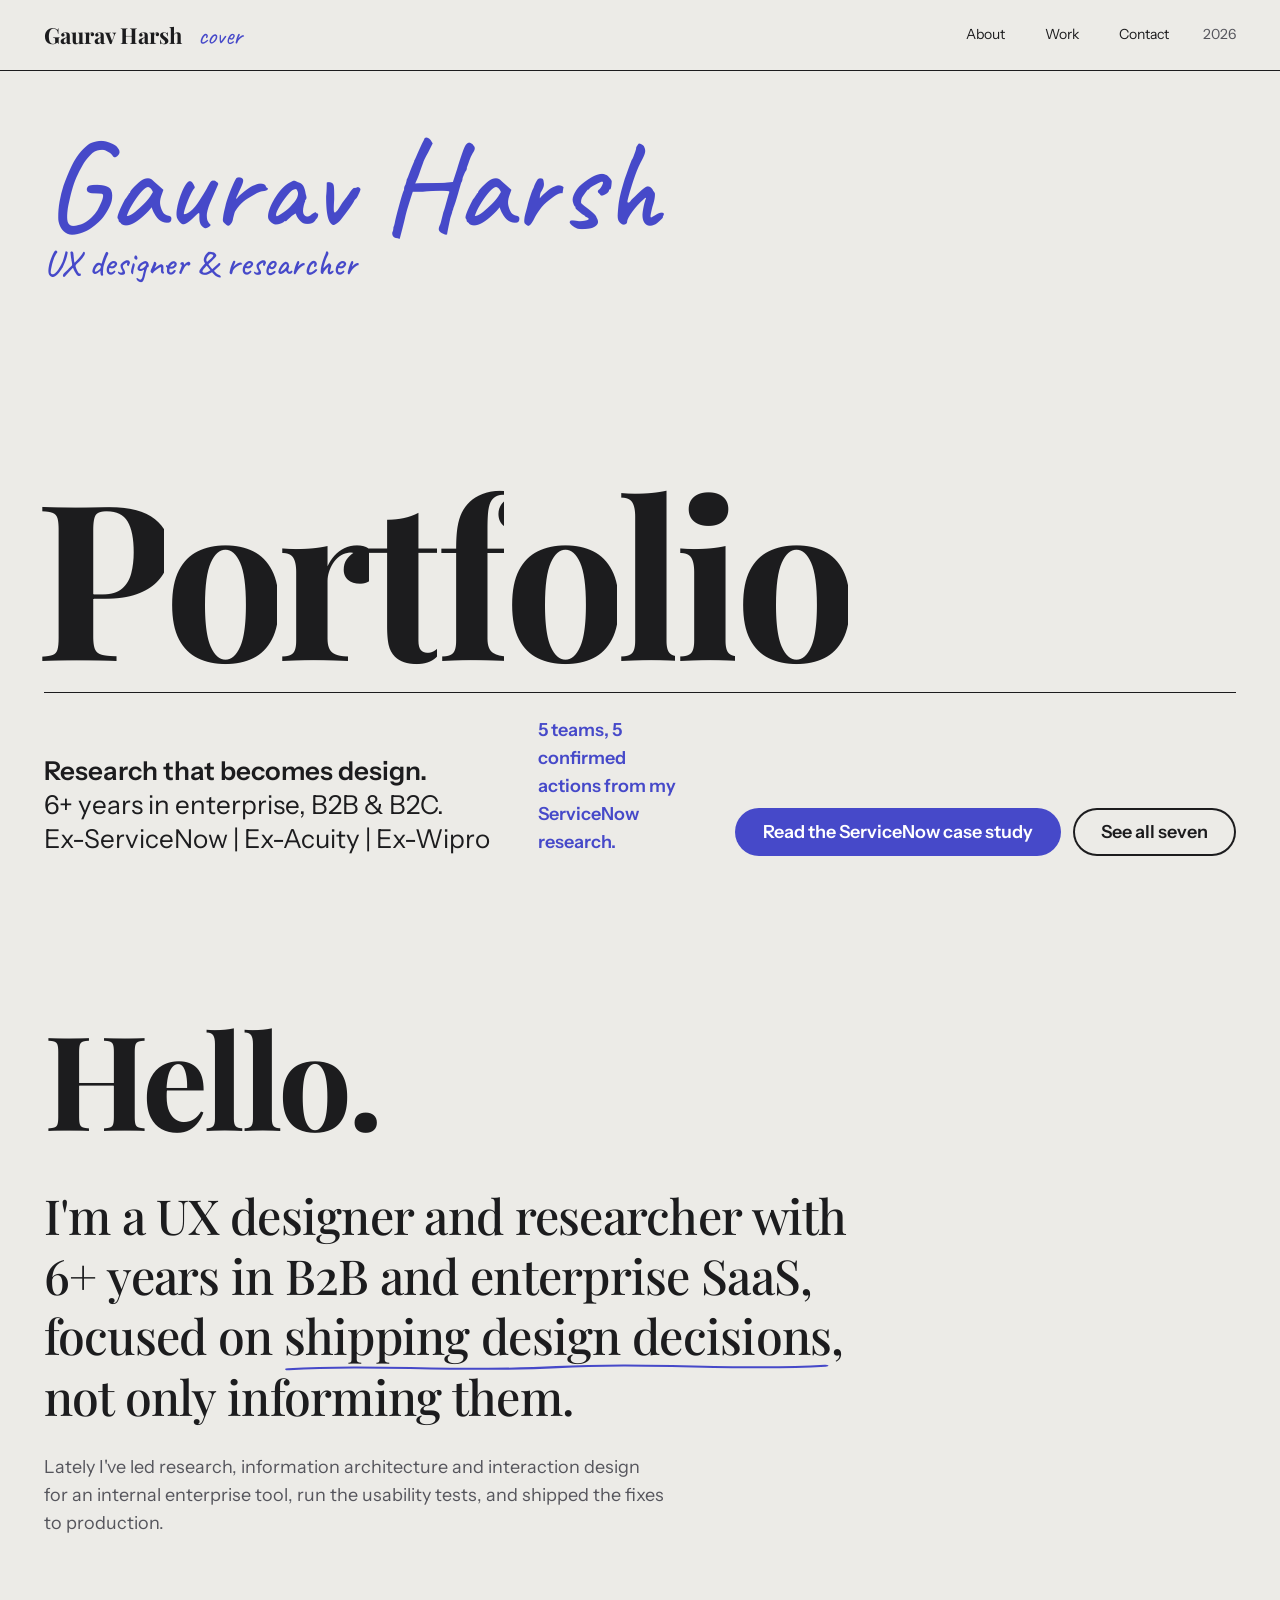
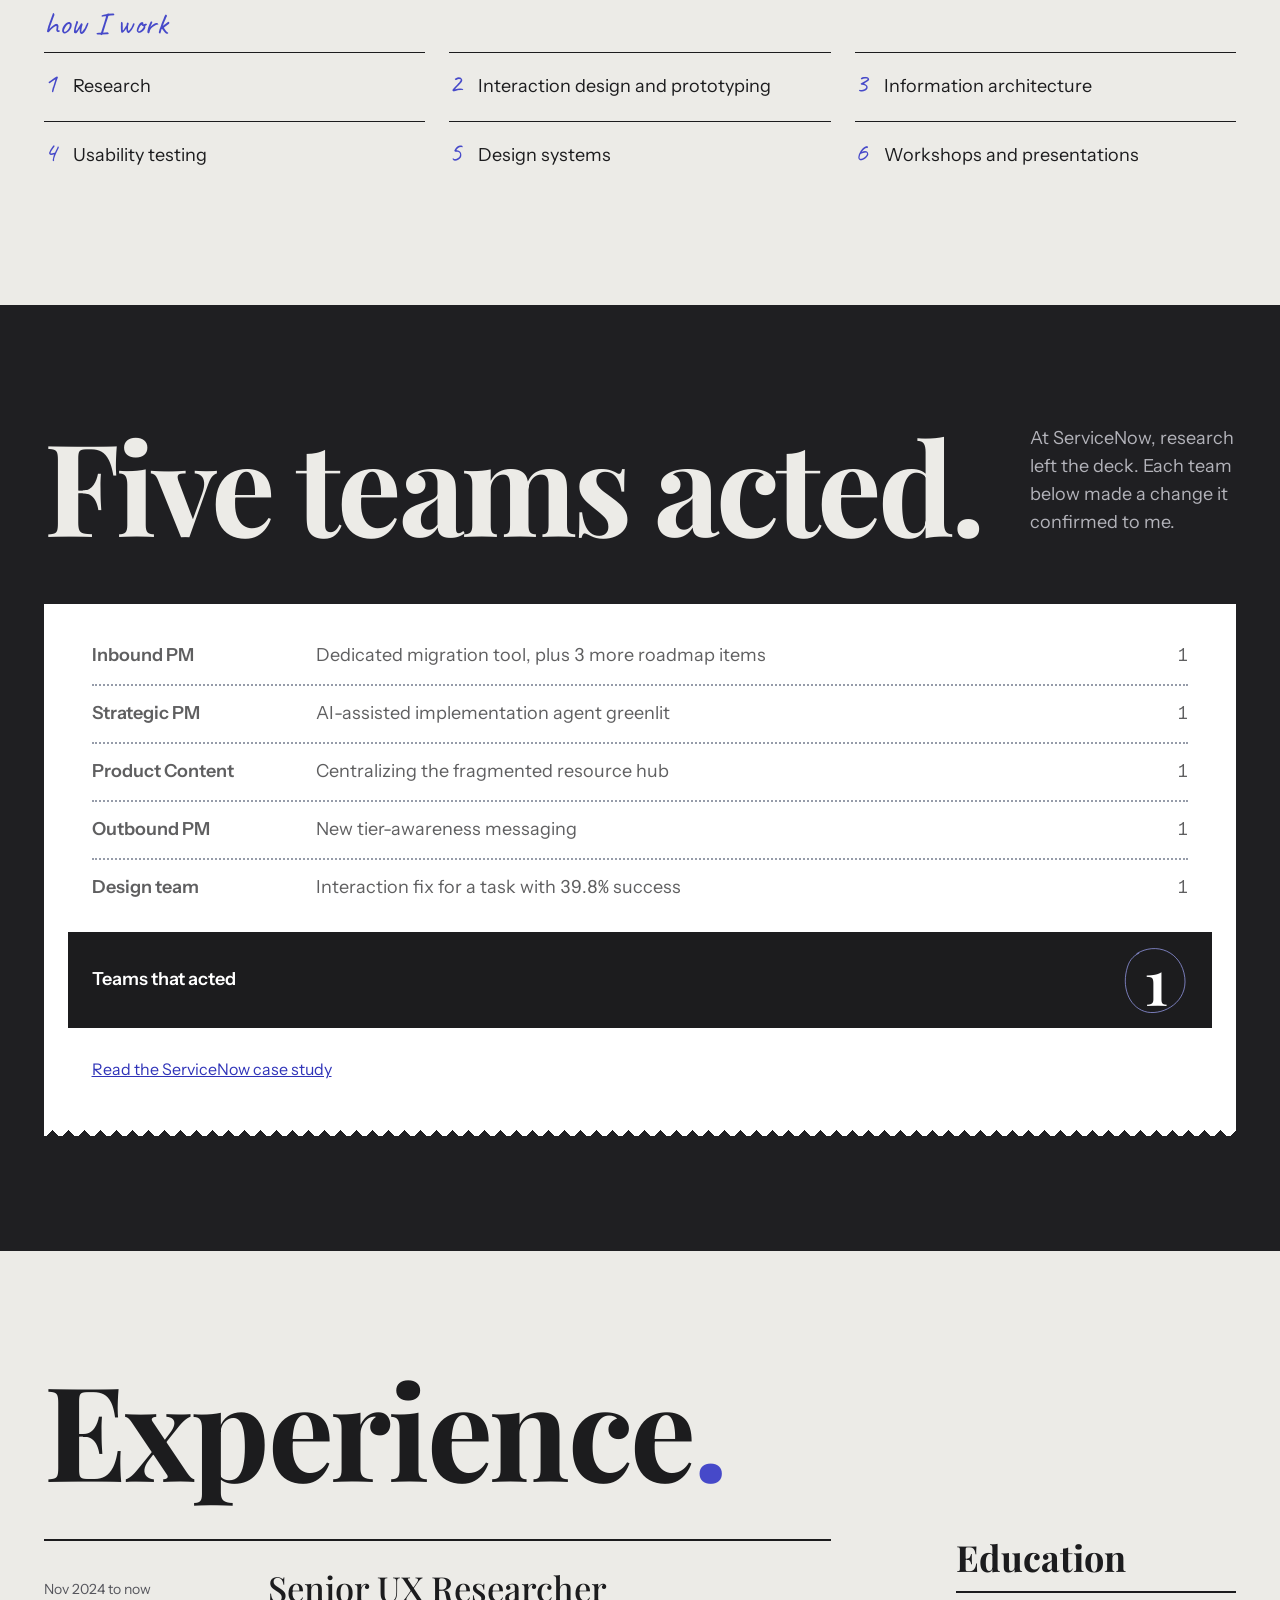
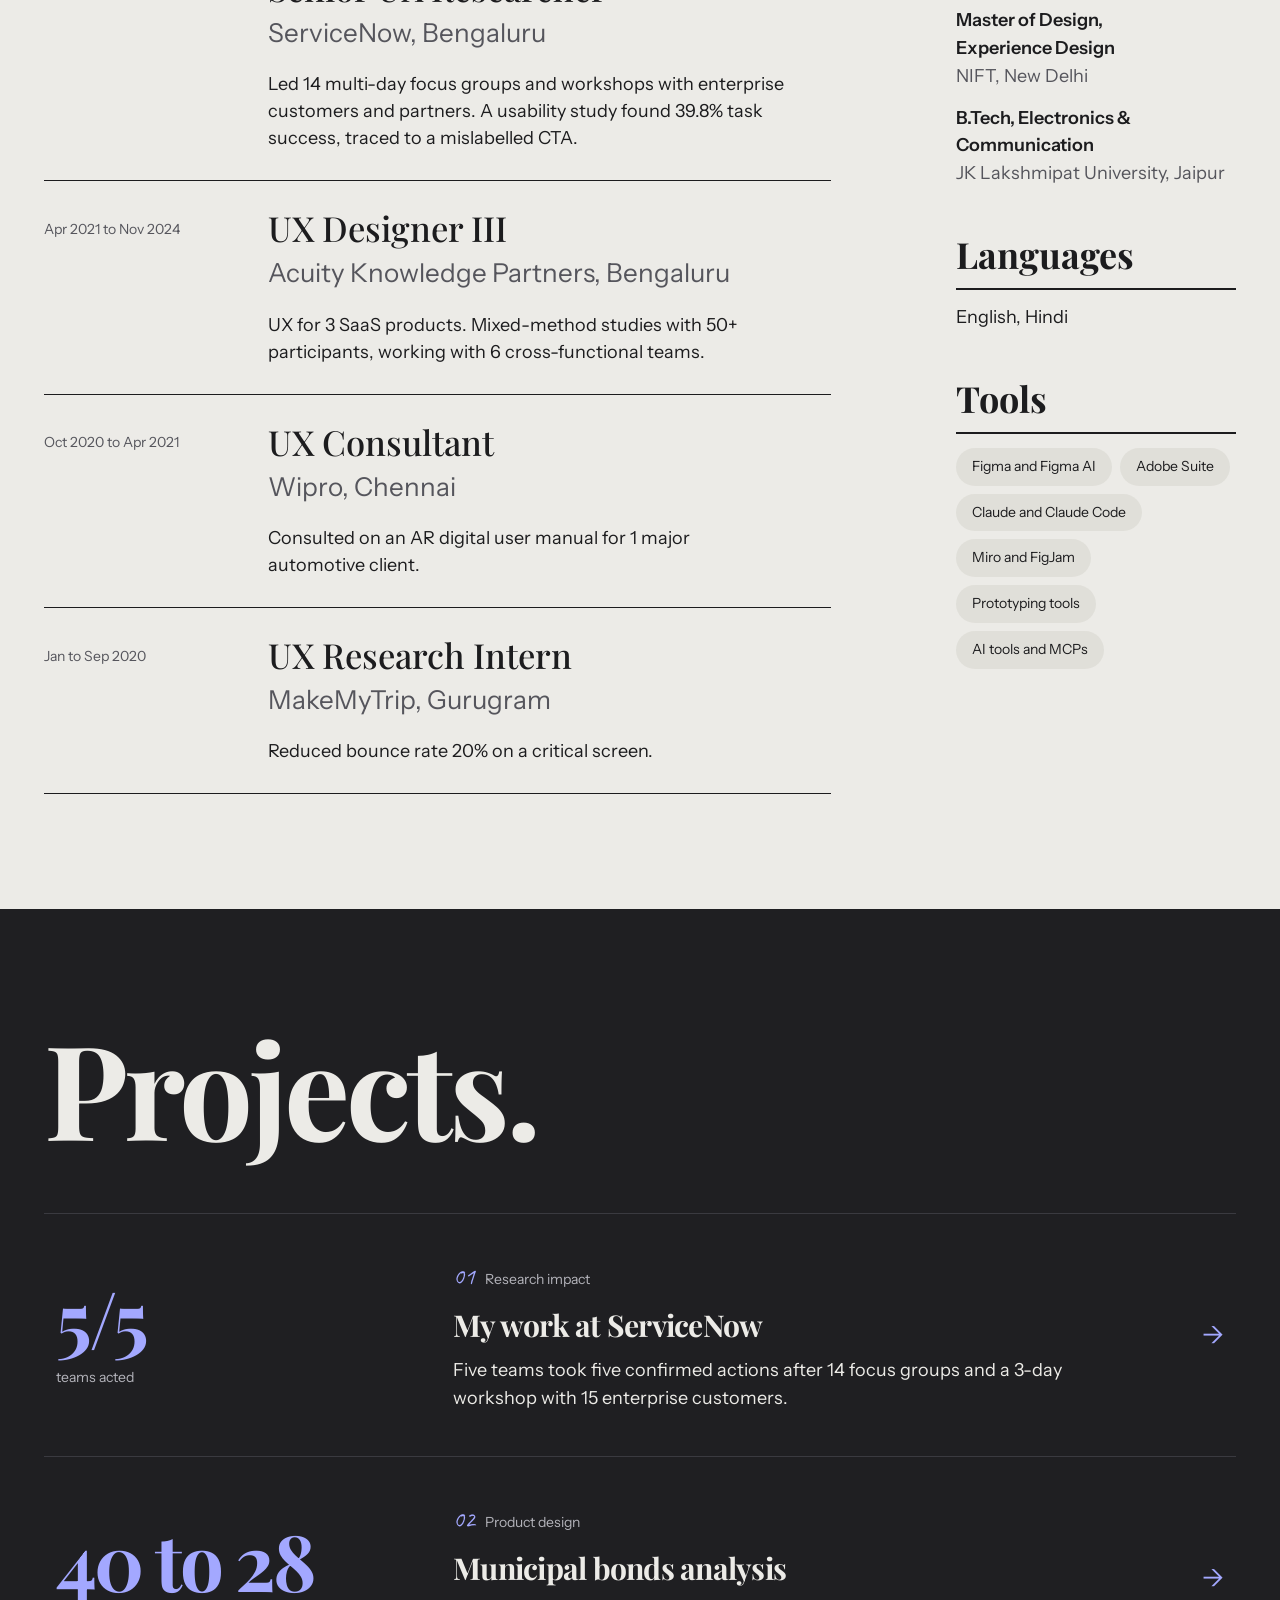
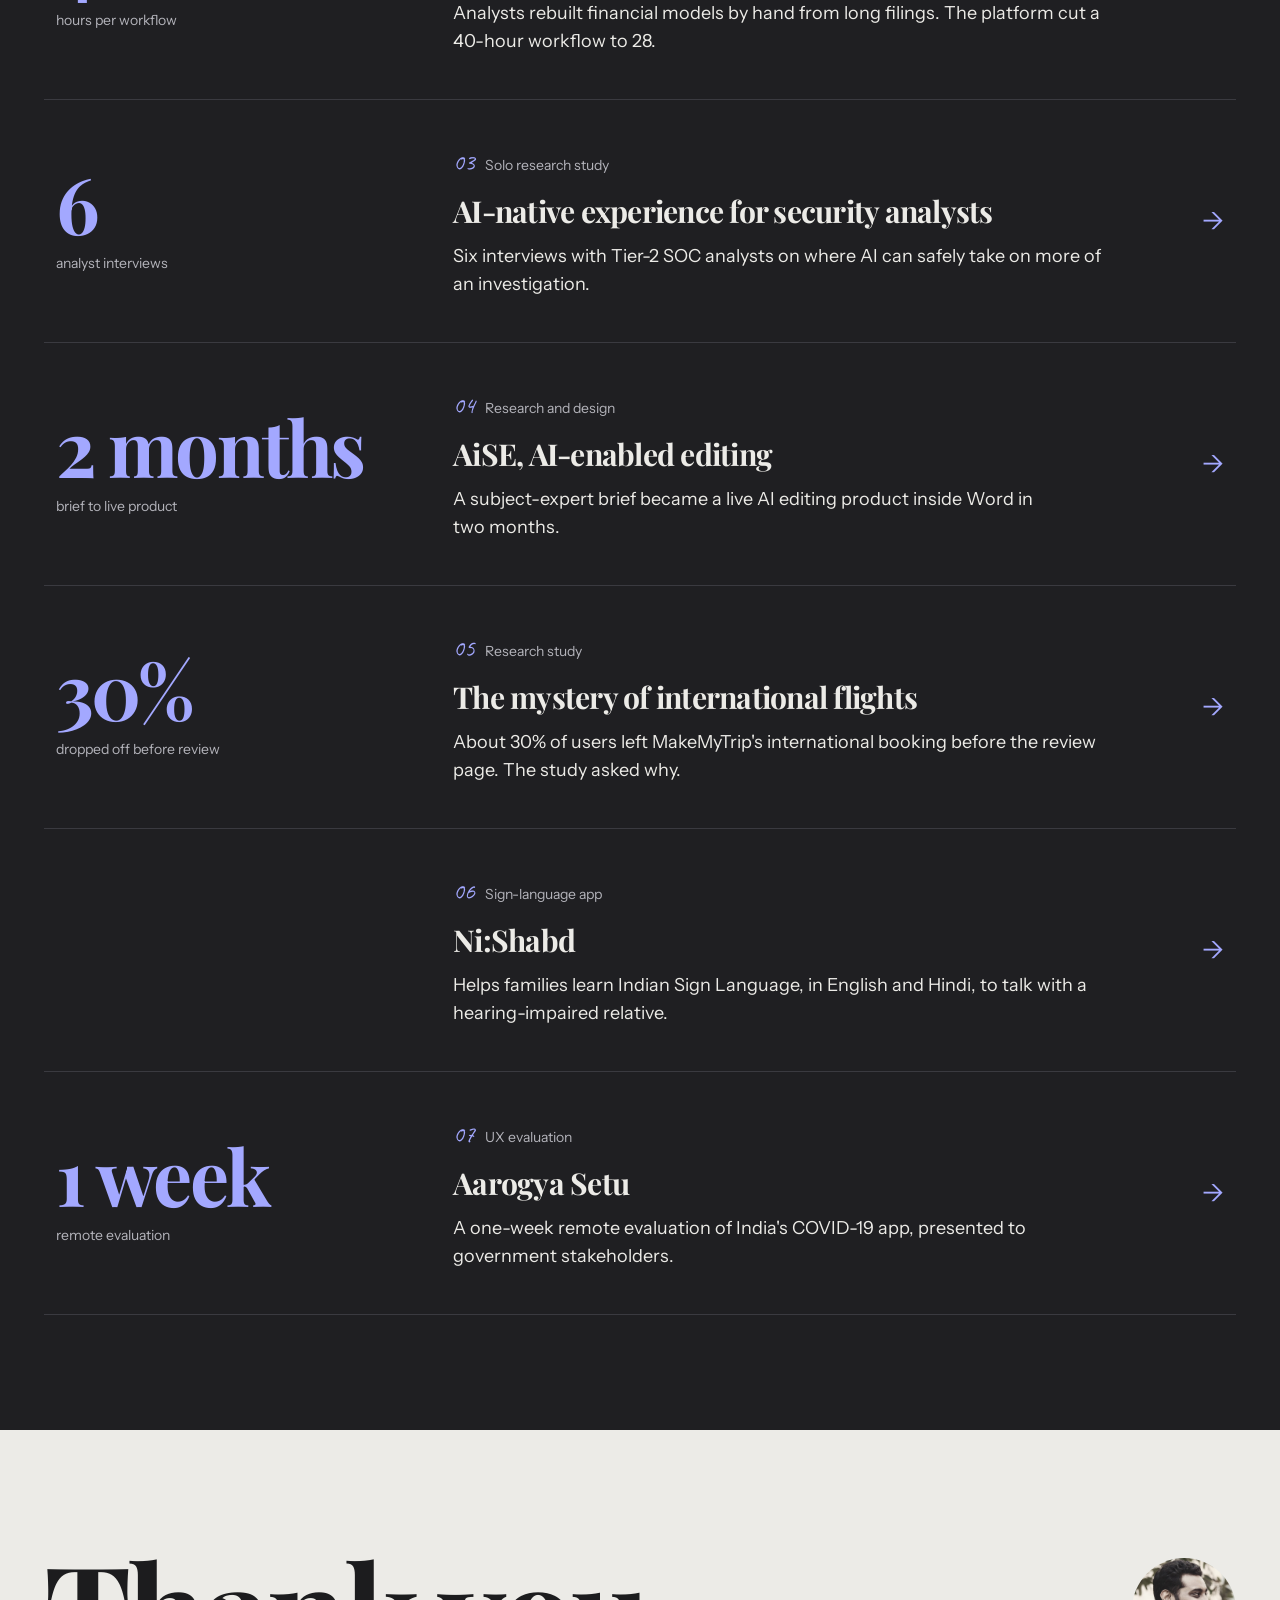
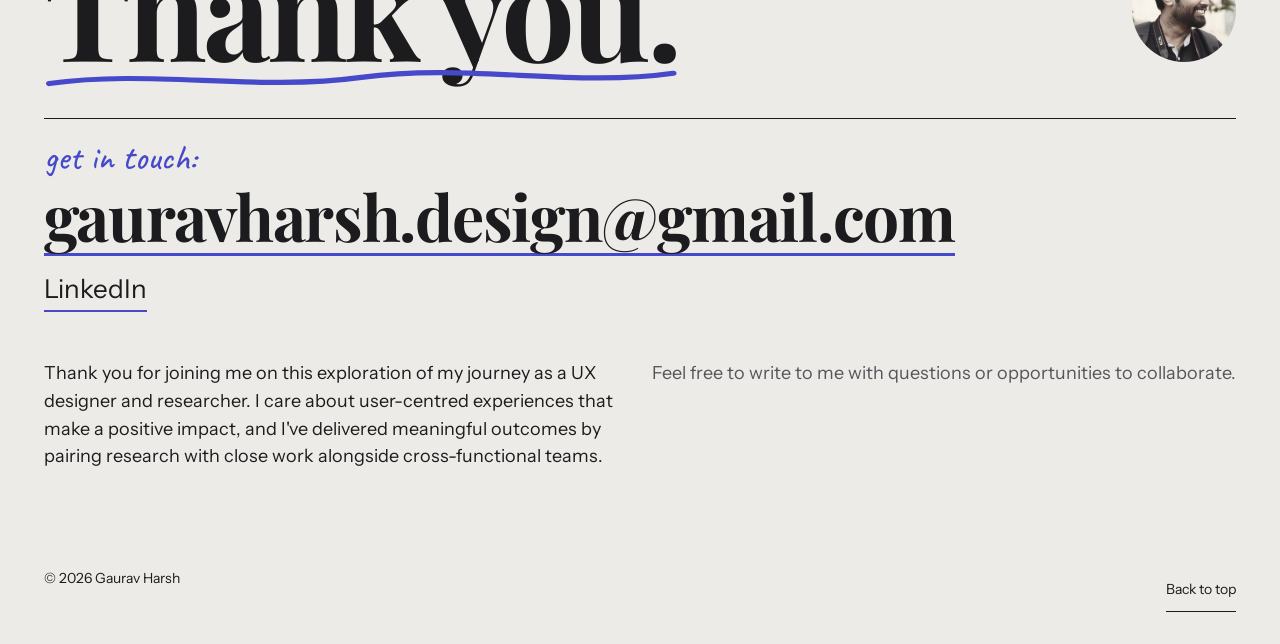
==== index.html @ 849219da "Section 10: 404 with case list, favicon, social card, head meta on all pages Co-Authored-By: Claude " ====
<!doctype html>
<html lang="en" class="no-js">
<head>
<meta charset="utf-8">
<meta name="viewport" content="width=device-width, initial-scale=1">
<title>Gaurav Harsh — Senior UX Designer &amp; Researcher</title>
<meta name="description" content="Gaurav Harsh, senior UX designer and researcher in Bengaluru. 6+ years in enterprise SaaS at ServiceNow and Acuity. Seven case studies, each with evidence.">
<meta name="theme-color" content="#ecebe7">
<link rel="canonical" href="https://gaurav-harsh.github.io/">
<meta property="og:site_name" content="Gaurav Harsh">
<meta property="og:type" content="website">
<meta property="og:url" content="https://gaurav-harsh.github.io/">
<meta property="og:title" content="Gaurav Harsh — Senior UX Designer &amp; Researcher">
<meta property="og:description" content="6+ years in enterprise SaaS. Seven case studies with method, evidence and outcome.">
<meta property="og:image" content="https://gaurav-harsh.github.io/assets/img/og.jpg">
<meta property="og:image:width" content="1200">
<meta property="og:image:height" content="630">
<meta property="og:image:alt" content="Gaurav Harsh, senior UX designer and researcher">
<meta name="twitter:card" content="summary_large_image">
<meta name="twitter:title" content="Gaurav Harsh — Senior UX Designer &amp; Researcher">
<meta name="twitter:description" content="6+ years in enterprise SaaS. Seven case studies with method, evidence and outcome.">
<meta name="twitter:image" content="https://gaurav-harsh.github.io/assets/img/og.jpg">
<link rel="icon" href="assets/img/favicon.svg" type="image/svg+xml">
<link rel="preconnect" href="https://fonts.googleapis.com">
<link rel="preconnect" href="https://fonts.gstatic.com" crossorigin>
<link href="https://fonts.googleapis.com/css2?family=Caveat:wght@500&family=Instrument+Sans:wght@400;500;600&family=Playfair+Display:wght@500;700&display=swap" rel="stylesheet">
<link rel="stylesheet" href="assets/css/tokens.css">
<link rel="stylesheet" href="assets/css/site.css">
<script>document.documentElement.className='';</script>
</head>
<body>
<a class="skip" href="#work">Skip to work</a>

<header class="bar">
  <span>2026</span>
  <nav aria-label="Primary"><a href="#hello">About</a><a href="#work">Work</a><a href="#contact">Contact</a></nav>
  <span><a class="name" href="/">Gaurav Harsh</a><span class="where" id="where" aria-hidden="true">cover</span></span>
</header>

<main>
<section class="cover" data-label="cover" aria-labelledby="title">
  <div class="id" aria-hidden="true"><p class="hand name-hand">Gaurav Harsh</p><p class="hand tag">UX designer &amp; researcher</p></div>
  <div class="base">
  <h1 id="title"><span class="sr">Gaurav Harsh, senior UX designer and researcher. Portfolio.</span><span class="word" aria-hidden="true"><span class="l"><b style="--i:0">P</b></span><span class="l"><b style="--i:1">o</b></span><span class="l"><b style="--i:2">r</b></span><span class="l"><b style="--i:3">t</b></span><span class="l"><b style="--i:4">f</b></span><span class="l"><b style="--i:5">o</b></span><span class="l"><b style="--i:6">l</b></span><span class="l"><b style="--i:7">i</b></span><span class="l"><b style="--i:8">o</b></span></span></h1>
  <div class="meta">
    <p class="sub"><strong><span>Research that becomes design.</span></strong><span>6+ years in enterprise, B2B &amp; B2C.</span><span>Ex-ServiceNow | Ex-Acuity | Ex-Wipro</span></p>
    <p class="proof">5 teams, 5 confirmed actions from my ServiceNow research.</p>
    <div class="acts"><a class="btn" href="work/servicenow-research-impact.html">Read the ServiceNow case study</a><a class="btn ghost" href="#work">See all seven</a></div>
  </div>
  </div>
</section>

<section class="sheet hello" id="hello" data-label="hello" aria-labelledby="hello-h">
  <h2 class="h2 rv" id="hello-h">Hello.</h2>
  <div class="lead rv"><p>I'm a UX designer and researcher with 6+&nbsp;years in B2B and enterprise SaaS, focused on <span class="mk">shipping design decisions<svg class="doodle" viewBox="0 0 240 14" preserveAspectRatio="none" aria-hidden="true" style="left:0;bottom:-.14em;width:calc(100% - .3em);height:.2em;stroke-width:3"><path pathLength="1" d="M2,9 C40,2 80,13 120,6 S200,11 238,4"/></svg>,</span> not only informing them.</p><p class="more">Lately I've led research, information architecture and interaction design for an internal enterprise tool, run the usability tests, and shipped the fixes to production.</p></div>
  <div class="side rv">
    <p aria-hidden="true">how I work</p>
    <ol>
      <li><span aria-hidden="true">1</span>Research</li><li><span aria-hidden="true">2</span>Interaction design and prototyping</li><li><span aria-hidden="true">3</span>Information architecture</li><li><span aria-hidden="true">4</span>Usability testing</li><li><span aria-hidden="true">5</span>Design systems</li><li><span aria-hidden="true">6</span>Workshops and presentations</li>
    </ol>
  </div>
</section>

<section class="sheet sheet-dark" data-label="impact" aria-labelledby="impact">
  <div class="stats">
    <div class="head rv">
      <h2 class="h2" id="impact">Five teams acted.</h2>
      <p class="note">At ServiceNow, research left the deck. Each team below made a change it confirmed to me.</p>
    </div>
    <div class="slip rv" role="group" aria-label="The five confirmed actions">
      <ul>
        <li><b>Inbound PM</b><span>Dedicated migration tool, plus 3 more roadmap items</span><span class="n">1</span></li>
        <li><b>Strategic PM</b><span>AI-assisted implementation agent greenlit</span><span class="n">1</span></li>
        <li><b>Product Content</b><span>Centralizing the fragmented resource hub</span><span class="n">1</span></li>
        <li><b>Outbound PM</b><span>New tier-awareness messaging</span><span class="n">1</span></li>
        <li><b>Design team</b><span>Interaction fix for a task with 39.8% success</span><span class="n">1</span></li>
      </ul>
      <div class="sum"><span>Teams that acted</span><span class="total"><span class="total-n" aria-hidden="true">5</span><span class="vh">5</span><svg class="doodle" viewBox="0 0 300 300" preserveAspectRatio="none" aria-hidden="true"><path pathLength="1" d="M60,40 C150,-10 270,30 285,140 C298,240 190,296 110,284 C30,270 -10,190 12,110 C22,70 40,52 70,38"/></svg></span></div>
      <p class="slip-foot"><a href="work/servicenow-research-impact.html">Read the ServiceNow case study</a></p>
    </div>
  </div>
</section>

<section class="sheet cv" data-label="cv" aria-labelledby="cv-h">
  <h2 class="h2 rv" id="cv-h">Experience<i>.</i></h2>
  <div class="exp rv">
    <dl>
      <div class="job"><dt>Nov 2024 to now</dt><dd><b>Senior UX Researcher</b><span>ServiceNow, Bengaluru</span><p>Led 14 multi-day focus groups and workshops with enterprise customers and partners. A usability study found 39.8% task success, traced to a mislabelled CTA.</p></dd></div>
      <div class="job"><dt>Apr 2021 to Nov 2024</dt><dd><b>UX Designer III</b><span>Acuity Knowledge Partners, Bengaluru</span><p>UX for 3 SaaS products. Mixed-method studies with 50+ participants, working with 6 cross-functional teams.</p></dd></div>
      <div class="job"><dt>Oct 2020 to Apr 2021</dt><dd><b>UX Consultant</b><span>Wipro, Chennai</span><p>Consulted on an AR digital user manual for 1 major automotive client.</p></dd></div>
      <div class="job"><dt>Jan to Sep 2020</dt><dd><b>UX Research Intern</b><span>MakeMyTrip, Gurugram</span><p>Reduced bounce rate 20% on a critical screen.</p></dd></div>
    </dl>
  </div>
  <div class="edu rv">
    <h3>Education</h3>
    <ul>
      <li><b>Master of Design, Experience Design</b><span>NIFT, New Delhi</span></li>
      <li><b>B.Tech, Electronics &amp; Communication</b><span>JK Lakshmipat University, Jaipur</span></li>
    </ul>
  </div>
  <div class="lang rv">
    <h3>Languages</h3>
    <p>English, Hindi</p>
  </div>
  <div class="skills rv">
    <h3>Tools</h3>
    <ul class="tools"><li>Figma and Figma AI</li><li>Adobe Suite</li><li>Claude and Claude Code</li><li>Miro and FigJam</li><li>Prototyping tools</li><li>AI tools and MCPs</li></ul>
  </div>
</section>

<section class="sheet sheet-dark projects" id="work" data-label="projects" aria-labelledby="work-h">
  <h2 class="h2 rv" id="work-h">Projects.</h2>
  <ol class="plist">
    <li class="proj rv">
      <p class="fig" aria-hidden="true"><b>5/5</b><span>teams acted</span></p>
      <div class="txt">
        <p class="kind"><span class="n" aria-hidden="true">01</span>Research impact</p>
        <h3><a href="work/servicenow-research-impact.html">My work at ServiceNow</a></h3>
        <p>Five teams took five confirmed actions after 14 focus groups and a 3-day workshop with 15 enterprise customers.</p>
      </div>
      <span class="go" aria-hidden="true">&#8594;</span>
    </li>
    <li class="proj rv">
      <p class="fig" aria-hidden="true"><b>40 to 28</b><span>hours per workflow</span></p>
      <div class="txt">
        <p class="kind"><span class="n" aria-hidden="true">02</span>Product design</p>
        <h3><a href="work/municipal-bonds.html">Municipal bonds analysis</a></h3>
        <p>Analysts rebuilt financial models by hand from long filings. The platform cut a 40-hour workflow to 28.</p>
      </div>
      <span class="go" aria-hidden="true">&#8594;</span>
    </li>
    <li class="proj rv">
      <p class="fig" aria-hidden="true"><b>6</b><span>analyst interviews</span></p>
      <div class="txt">
        <p class="kind"><span class="n" aria-hidden="true">03</span>Solo research study</p>
        <h3><a href="work/soc-ai-native-research.html">AI-native experience for security analysts</a></h3>
        <p>Six interviews with Tier-2 SOC analysts on where AI can safely take on more of an investigation.</p>
      </div>
      <span class="go" aria-hidden="true">&#8594;</span>
    </li>
    <li class="proj rv">
      <p class="fig" aria-hidden="true"><b>2 months</b><span>brief to live product</span></p>
      <div class="txt">
        <p class="kind"><span class="n" aria-hidden="true">04</span>Research and design</p>
        <h3><a href="work/aise-ai-editing.html">AiSE, AI-enabled editing</a></h3>
        <p>A subject-expert brief became a live AI editing product inside Word in two months.</p>
      </div>
      <span class="go" aria-hidden="true">&#8594;</span>
    </li>
    <li class="proj rv">
      <p class="fig" aria-hidden="true"><b>30%</b><span>dropped off before review</span></p>
      <div class="txt">
        <p class="kind"><span class="n" aria-hidden="true">05</span>Research study</p>
        <h3><a href="work/international-flights.html">The mystery of international flights</a></h3>
        <p>About 30% of users left MakeMyTrip's international booking before the review page. The study asked why.</p>
      </div>
      <span class="go" aria-hidden="true">&#8594;</span>
    </li>
    <li class="proj rv">
      <p class="fig" aria-hidden="true"></p>
      <div class="txt">
        <p class="kind"><span class="n" aria-hidden="true">06</span>Sign-language app</p>
        <h3><a href="work/nishabd.html">Ni:Shabd</a></h3>
        <p>Helps families learn Indian Sign Language, in English and Hindi, to talk with a hearing-impaired relative.</p>
      </div>
      <span class="go" aria-hidden="true">&#8594;</span>
    </li>
    <li class="proj rv">
      <p class="fig" aria-hidden="true"><b>1 week</b><span>remote evaluation</span></p>
      <div class="txt">
        <p class="kind"><span class="n" aria-hidden="true">07</span>UX evaluation</p>
        <h3><a href="work/aarogya-setu.html">Aarogya Setu</a></h3>
        <p>A one-week remote evaluation of India's COVID-19 app, presented to government stakeholders.</p>
      </div>
      <span class="go" aria-hidden="true">&#8594;</span>
    </li>
  </ol>
</section>

<section class="sheet thanks" id="contact" data-label="thanks" aria-labelledby="thanks-h">
  <div class="thanks-top">
    <h2 class="h2 rv" id="thanks-h"><span class="mk">Thank you.<svg class="doodle" viewBox="0 0 240 14" preserveAspectRatio="none" aria-hidden="true" style="left:0;bottom:-.18em;width:100%;height:.22em;stroke-width:2.5"><path pathLength="1" d="M2,9 C40,2 80,13 120,6 S200,11 238,4"/></svg></span></h2>
    <img src="assets/img/gaurav.jpg" alt="Gaurav Harsh" width="104" height="104" loading="lazy">
  </div>
  <div class="contact rv">
    <p class="hand" aria-hidden="true">get in touch:</p>
    <a class="mail" href="mailto:gauravharsh.design@gmail.com">gauravharsh.design@gmail.com</a>
    <a class="li" href="https://www.linkedin.com/in/gharsh22/" rel="me noopener">LinkedIn</a>
  </div>
  <div class="closing rv">
    <p>Thank you for joining me on this exploration of my journey as a UX designer and researcher. I care about user-centred experiences that make a positive impact, and I've delivered meaningful outcomes by pairing research with close work alongside cross-functional teams.</p>
    <p>Feel free to write to me with questions or opportunities to collaborate.</p>
  </div>
</section>
</main>
<footer class="foot"><span>© 2026 Gaurav Harsh</span><a href="#title">Back to top</a></footer>
<script src="assets/js/site.js"></script>
</body>
</html>
---- assets/css/tokens.css ----
:root {
  --bg: #ecebe7;
  --surface: #e0dfd9;
  --surface-2: #cfcec7;
  --ink: #1c1c1e;
  --muted: #55555c;
  --accent: #4649c9;
  --accent-ink: #ffffff;
  --pen: #4649c9;
  --paper: #ffffff;
  --paper-ink: #1c1c1e;

  --font-display: "Playfair Display", Georgia, "Times New Roman", serif;
  --font: "Instrument Sans", system-ui, -apple-system, "Segoe UI", sans-serif;
  --font-hand: "Caveat", "Segoe Script", cursive;

  --step-small: 0.875rem;
  --step-body: clamp(1rem, 0.95rem + 0.25vw, 1.125rem);
  --step-lead: clamp(1.25rem, 1.1rem + 0.7vw, 1.625rem);
  --step-head: clamp(3rem, 1rem + 9vw, 9rem);
  --step-cover: clamp(4rem, 24.6vw, 24rem);

  --margin: clamp(20px, 3.4vw, 48px);
  --section: clamp(80px, 9vw, 140px);
  --ease: cubic-bezier(0.16, 1, 0.3, 1);
}
.sheet-dark {
  --bg: #1f1f22;
  --surface: #2a2a2e;
  --surface-2: #3a3a40;
  --ink: #ecebe7;
  --muted: #b3b3ba;
  --accent: #a3a8ff;
  --accent-ink: #1f1f22;
  --pen: #a3a8ff;
  background: var(--bg);
  color: var(--ink);
}
---- assets/css/site.css ----
*,*::before,*::after{box-sizing:border-box}
html,body{overflow-x:clip}
html{scroll-behavior:smooth;-webkit-text-size-adjust:100%}
body{margin:0;background:var(--bg);color:var(--ink);font:400 var(--step-body)/1.55 var(--font);-webkit-font-smoothing:antialiased}
img{display:block;max-width:100%;height:auto}
a{color:inherit}
h1,h2,h3,p{margin:0}
p,li{text-wrap:pretty}
:focus-visible{outline:3px solid var(--accent);outline-offset:3px}
::selection{background:var(--accent);color:var(--accent-ink)}
.skip{position:absolute;left:var(--margin);top:-60px;background:var(--accent);color:var(--accent-ink);padding:10px 16px;z-index:20}
.skip:focus{top:12px}
.sr{position:absolute;width:1px;height:1px;overflow:hidden;clip-path:inset(50%);white-space:nowrap}
.hand{font-family:var(--font-hand);font-weight:500;color:var(--pen);line-height:1}

/* running header, like the page head of a printed CV */
.bar{position:sticky;top:0;z-index:10;display:flex;flex-wrap:wrap;align-items:center;gap:0 28px;padding:12px var(--margin);font-size:var(--step-small);background:var(--bg);color:var(--ink);border-bottom:1px solid var(--ink)}
.bar>:last-child{order:1;display:inline-flex;align-items:baseline;gap:16px;margin-right:auto}
.bar nav{order:2;display:flex;gap:28px}
.bar>:first-child{order:3;color:var(--muted)}
.bar a{text-decoration:none;padding:12px 0;display:inline-flex;align-items:center;min-height:44px}
.bar a:hover{color:var(--accent)}
.bar .name{font:700 1.375rem/1 var(--font-display)}
.bar .where{font-family:var(--font-hand);font-size:1.625rem;line-height:1;color:var(--pen)}

.btn{display:inline-flex;align-items:center;min-height:48px;padding:0 28px;background:var(--accent);color:var(--accent-ink);font:600 var(--step-body)/1 var(--font);text-decoration:none;border-radius:999px;transition:transform 200ms var(--ease),opacity 200ms}
.btn:hover{transform:translateY(-2px);opacity:.92}
.btn:active{transform:none}

/* doodles that draw themselves */
.doodle{position:absolute;pointer-events:none;overflow:visible;fill:none;stroke:var(--pen);stroke-width:3;stroke-linecap:round;stroke-linejoin:round}
.doodle path{stroke-dasharray:1;stroke-dashoffset:1;transition:stroke-dashoffset 1.3s var(--ease) .2s}
.in .doodle path,.doodle.in path{stroke-dashoffset:0}
.mk{position:relative;display:inline-block}

/* sheets */
.sheet{padding:var(--section) var(--margin);position:relative}
.h2{font-family:var(--font-display);font-weight:700;font-size:var(--step-head);line-height:.95;letter-spacing:-.03em}

/* cover */
.cover{min-height:calc(100svh - 71px);display:flex;flex-direction:column;justify-content:space-between;gap:48px;padding:clamp(32px,4vw,56px) var(--margin) clamp(24px,3.4vw,48px)}
.cover .id{display:flex;flex-direction:column}
.cover .name-hand{font-size:3.75rem}
.cover .tag{font-size:1.5rem;margin-top:-.15em}
.cover h1{font-family:var(--font-display);font-weight:700;font-size:var(--step-cover);line-height:.82;letter-spacing:-.045em;display:flex;margin-left:-.04em}
.cover h1 .word{display:flex}
.cover h1 .l{display:block;overflow:hidden;padding-bottom:.12em;margin-bottom:-.12em}
.cover h1 b{display:block;font-weight:inherit;transform:translateY(110%);animation:rise 1000ms var(--ease) forwards;animation-delay:calc(var(--i) * 55ms)}
.cover .meta{display:grid;gap:20px;margin-top:clamp(20px,3vw,32px);padding-top:24px;border-top:1px solid var(--ink);align-items:end;opacity:0;animation:up 800ms var(--ease) 800ms forwards}
.cover .sub{font-size:var(--step-lead);line-height:1.3}
.cover .sub span{display:block}
.cover .proof{font-size:var(--step-body);color:var(--pen);font-weight:600}
.cover .acts{display:flex;gap:12px;flex-wrap:wrap}
.btn.ghost{background:transparent;color:var(--ink);box-shadow:inset 0 0 0 2px var(--ink)}
.btn.ghost:hover{background:var(--ink);color:var(--bg);opacity:1}
.cover .sub strong{font-weight:600}
@media (min-width:601px){.cover .name-hand{font-size:6rem}.cover .tag{font-size:1.875rem}}
@media (min-width:1001px){.cover h1{font-size:min(17vw,34svh)}.cover .name-hand{font-size:8rem}.cover .tag{font-size:2.25rem}.cover .meta{grid-template-columns:auto 1fr auto;gap:48px}}
@keyframes rise{to{transform:none}}
@keyframes up{from{opacity:0;transform:translateY(16px)}to{opacity:1;transform:none}}

/* hello */
.hello .lead{margin-top:clamp(32px,3.5vw,56px);max-width:1100px;font-size:clamp(1.75rem, 1.1rem + 2.4vw, 3.5rem);line-height:1.25;font-family:var(--font-display);font-weight:500;letter-spacing:-.015em}
.hello .lead p:first-child{text-wrap:balance}
.hello .lead .more{font-family:var(--font);font-weight:400;font-size:var(--step-body);line-height:1.55;letter-spacing:0;color:var(--muted);margin-top:28px;max-width:56ch}
.hello .side{margin-top:clamp(48px,5.5vw,80px)}
.hello .side p{font-family:var(--font-hand);font-size:2rem;line-height:1;color:var(--pen);margin-bottom:12px}
.hello .side ol{list-style:none;margin:0;padding:0;display:grid;grid-template-columns:repeat(3,minmax(0,1fr));column-gap:24px;font-size:1.125rem}
.hello .side li{display:flex;gap:16px;align-items:baseline;padding:16px 0 20px;border-top:1px solid var(--ink)}
.hello .side li span{font-family:var(--font-hand);font-size:1.75rem;line-height:1;color:var(--pen)}
@media (max-width:1000px){.hello .side ol{grid-template-columns:repeat(2,minmax(0,1fr))}}
@media (max-width:600px){.hello .side ol{grid-template-columns:1fr}.hello .side li{padding:12px 0 14px}}

/* impact: one wide receipt, the count is its total */
.stats .head{display:flex;justify-content:space-between;align-items:flex-end;gap:48px;margin-bottom:56px}
.stats .head .h2{font-size:clamp(3.5rem,1rem + 9vw,8rem);line-height:1;white-space:nowrap}
.stats .note{color:var(--muted);max-width:34ch;margin-bottom:12px}
.slip{background:var(--paper);color:var(--paper-ink);padding:24px 48px 32px;position:relative;margin-bottom:12px;font-size:1.125rem;font-variant-numeric:tabular-nums}
.slip::after{content:"";position:absolute;left:0;right:0;top:100%;height:12px;background:linear-gradient(135deg,var(--paper) 50%,transparent 50%) 0 0/16px 12px,linear-gradient(225deg,var(--paper) 50%,transparent 50%) 0 0/16px 12px}
.slip ul{list-style:none;margin:0;padding:0}
.slip li{display:grid;grid-template-columns:200px minmax(0,1fr) 40px;column-gap:24px;align-items:baseline;padding:14px 0;border-bottom:2px dotted #6b7385}
.slip li:last-child{border-bottom:0}
.slip li b{font-weight:600}
.slip li .n{text-align:right}
.slip .sum{background:var(--paper-ink);color:var(--paper);margin:16px -24px 0;padding:12px 24px;font-weight:600;display:flex;justify-content:space-between;align-items:center}
.slip .total{font-family:var(--font-display);font-size:4rem;line-height:1;position:relative;display:inline-block;padding:4px 20px}
.slip .total .doodle{inset:0;width:100%;height:100%;stroke:var(--pen)}
.vh{position:absolute;width:1px;height:1px;overflow:hidden;clip-path:inset(50%);white-space:nowrap}
.slip-foot{font-size:var(--step-small);margin-top:20px;color:#3b4456}
.slip-foot a{color:#2f33b8}
.slip-foot a,.foot a,.thanks .contact a,.fig figcaption a{display:inline-flex;align-items:center;min-height:44px}
.slip-foot a{font-size:1rem}
.bar nav a{padding-inline:6px}

/* cv sheet */
.cv{display:grid;grid-template-columns:repeat(12,1fr);grid-template-rows:auto auto auto auto 1fr;column-gap:24px;row-gap:48px}
.cv .h2{grid-column:1/-1;margin:0;font-size:clamp(3.5rem,1rem + 9vw,9rem);letter-spacing:-.02em}
.cv .h2 i{font-style:normal;color:var(--pen)}
.cv h3{font-family:var(--font-display);font-weight:700;font-size:clamp(1.75rem,1.2rem + 1.6vw,2.25rem);line-height:1;margin:0 0 16px}
.cv .exp{grid-column:1/9;grid-row:2/6;border-top:2px solid var(--ink)}
.cv .edu{grid-column:10/-1;grid-row:2}
.cv .lang{grid-column:10/-1;grid-row:3}
.cv .skills{grid-column:10/-1;grid-row:4}
.cv dl{margin:0}
.cv .job{padding:28px 0;display:grid;grid-template-columns:200px minmax(0,1fr);gap:24px;border-bottom:1px solid var(--ink)}
.cv .job dt{color:var(--muted);font-size:var(--step-small);padding-top:.7em}
.cv .job dd{margin:0;display:flex;flex-direction:column;gap:6px}
.cv .job b{font-family:var(--font-display);font-size:clamp(1.625rem,1.2rem + 1.2vw,2.25rem);font-weight:500;line-height:1.1}
.cv .job span{color:var(--muted);font-size:var(--step-lead)}
.cv .job p{margin:12px 0 0;max-width:44ch;font-size:var(--step-body);line-height:1.5}
.cv .edu,.cv .lang,.cv .skills{display:flex;flex-direction:column}
.cv .edu ul,.cv .lang p,.cv .tools{border-top:2px solid var(--ink);padding-top:14px;margin:0}
.cv ul{list-style:none;padding:0;display:grid;gap:14px}
.cv .edu li b{display:block;font-weight:600}
.cv .edu li span{color:var(--muted)}
.cv .tools{display:flex;flex-wrap:wrap;gap:8px}
.cv .tools li{padding:8px 16px;background:var(--surface);border-radius:999px;font-size:var(--step-small)}

/* projects: one ruled list, one row per case study */
.projects .h2{margin-bottom:clamp(40px,5vw,72px);position:relative;display:inline-block}
.plist{list-style:none;margin:0;padding:0;border-top:1px solid var(--surface-2)}
.proj{display:grid;grid-template-columns:repeat(12,minmax(0,1fr));column-gap:24px;align-items:center;padding:clamp(28px,3.4vw,44px) 12px;border-bottom:1px solid var(--surface-2);position:relative;transition:background 300ms var(--ease)}
.proj:hover,.proj:focus-within{background:var(--surface)}
.proj:has(a:focus-visible){outline:3px solid var(--accent);outline-offset:-3px}
.proj .fig{grid-column:1/5;display:grid;gap:12px;justify-items:start}
.proj .fig b{font-family:var(--font-display);font-weight:700;font-size:clamp(3.5rem,1.5rem + 4.2vw,5.5rem);letter-spacing:-.035em;line-height:.95;color:var(--accent)}
.proj .fig span{font-size:var(--step-small);color:var(--muted)}
.proj .txt{grid-column:5/12}
.proj .go{grid-column:12/13;justify-self:end;font-size:var(--step-lead);color:var(--accent)}
.proj .kind{font-size:var(--step-small);color:var(--muted);margin-bottom:8px}
.proj .n{font-family:var(--font-hand);font-size:1.5rem;color:var(--pen);margin-right:10px}
.proj h3{font-family:var(--font-display);font-weight:700;font-size:clamp(1.5rem,1rem + 1.1vw,2.25rem);line-height:1.1;letter-spacing:-.025em;margin:0 0 10px}
.proj h3 a{text-decoration:none;display:inline-flex;align-items:center;min-height:44px}
.proj h3 a::after{content:"";position:absolute;inset:0}
.proj h3 a:hover{color:var(--accent)}
.proj .txt p:last-child{max-width:56ch}

/* thanks */
.thanks{display:flex;flex-direction:column;gap:48px;padding-bottom:calc(var(--section)/1.5)}
.thanks-top{display:flex;flex-wrap:wrap;align-items:flex-end;justify-content:space-between;gap:24px}
.thanks .h2{position:relative}
.thanks img{width:104px;height:104px;border-radius:50%;object-fit:cover;margin-bottom:8px}
.thanks .contact{border-top:1px solid var(--ink);padding-top:20px;display:flex;flex-direction:column;align-items:flex-start;gap:4px}
.thanks .contact .hand{font-size:2.25rem}
.thanks .contact a{text-decoration:none;border-bottom:2px solid var(--pen);width:fit-content;max-width:100%;white-space:nowrap}
.thanks .contact a:hover{color:var(--accent)}
.thanks .contact .mail{font-family:var(--font-display);font-weight:700;letter-spacing:-.02em;line-height:1.15;border-bottom-width:3px;font-size:clamp(1rem,calc((100vw - 2*var(--margin))/14.4),4rem)}
.thanks .contact .li{font-size:var(--step-lead);margin-top:8px}
.thanks .closing{display:grid;grid-template-columns:repeat(2,minmax(0,1fr));column-gap:24px;row-gap:1em;color:var(--muted)}
.thanks .closing p:first-child{color:var(--ink)}
.foot{padding:20px var(--margin) 32px;font-size:var(--step-small);display:flex;justify-content:space-between;gap:16px;flex-wrap:wrap}
.foot a{text-decoration:none;border-bottom:1px solid currentColor}

/* entrance */
.rv{transform:translateY(16px);transition:transform 700ms var(--ease)}
.rv.in{transform:none}
.no-js .rv{opacity:1;transform:none}
.no-js .doodle path{stroke-dashoffset:0}

@media (max-width:1000px){
 .bar>:first-child{display:none}.bar nav{gap:20px}.bar .name{font-size:1.25rem}
 .hello{display:block}
 .stats .head{display:block}.stats .head .h2{white-space:normal}.stats .note{margin-top:24px}
 .slip li{grid-template-columns:150px minmax(0,1fr) 32px;column-gap:20px}
 .cv{grid-template-columns:repeat(2,minmax(0,1fr));grid-template-rows:none;row-gap:40px}
 .cv .exp{grid-column:1/-1;grid-row:2}
 .cv .edu{grid-column:1;grid-row:3/5}
 .cv .lang{grid-column:2;grid-row:3}
 .cv .skills{grid-column:2;grid-row:4}
 .cv .job{grid-template-columns:150px minmax(0,1fr);gap:20px}
 .thanks .closing{grid-template-columns:minmax(0,1fr)}
}
@media (max-width:600px){
 .slip{padding:12px 20px 24px}.slip .sum{margin-inline:-20px;padding-inline:20px}.slip .total{font-size:3.5rem}
 .slip li{grid-template-columns:minmax(0,1fr) 24px;column-gap:12px}.slip li b{display:block;grid-column:1}.slip li span:not(.n){grid-column:1}.slip li .n{grid-column:2;grid-row:1/3;align-self:start}
 .proj{display:block;padding-inline:0}
 .proj .fig{margin-bottom:24px}
 .proj .fig:empty{display:none}
 .proj .go{display:none}
 .proj .txt p:last-child{max-width:none}
 .cv{display:block}
 .cv>*+*{margin-top:40px}
 .cv .job{grid-template-columns:1fr;gap:4px}
 .cv .job dt{padding-top:0}
 .cover{min-height:calc(100svh - 92px)}
 .cover .acts .btn{flex:1 1 100%;justify-content:center}
 .bar{padding-block:0;gap:0}
 .bar>:last-child{width:100%;justify-content:space-between;margin:0}
 .bar nav{width:100%;justify-content:space-between;gap:0;border-top:1px solid var(--surface-2)}
 .bar nav a{padding-inline:0}
}
@media (prefers-reduced-motion:reduce){
 *{animation-duration:.01ms!important;animation-delay:0s!important;transition-duration:.01ms!important;scroll-behavior:auto!important}
 .cover h1 b,.cover .meta,.rv{transform:none;opacity:1}
 .doodle path{stroke-dashoffset:0}
}

/* scroll story: the receipt fills as the sheet scrolls; static when motion is off */
.stats.sc .slip li{opacity:.7;transition:opacity 400ms var(--ease)}
.stats.sc .slip li.on{opacity:1}

/* 404 page (charcoal sheet, ruled list of case studies) */
.nf{min-height:calc(100svh - 71px);display:grid;grid-template-columns:minmax(0,1fr);gap:40px;padding:clamp(28px,3.4vw,48px) var(--margin) 40px;align-content:space-between}
.nf-note{font-size:clamp(2.25rem,1.5rem + 3vw,3.5rem)}
.nf-code{font-family:var(--font-display);font-weight:700;font-size:min(42vw,25rem);line-height:.82;letter-spacing:-.045em;margin:12px 0 0;margin-left:-.04em}
.nf-msg{font-size:var(--step-lead);line-height:1.3;margin:24px 0 16px}
.nf-list h2{font-size:var(--step-small);font-weight:600;letter-spacing:.08em;text-transform:uppercase;color:var(--muted);margin-bottom:10px}
.nf-list ol{list-style:none;margin:0;padding:0;border-top:1px solid var(--ink)}
.nf-list li{border-bottom:1px solid var(--surface-2)}
.nf-list a{display:flex;align-items:center;gap:16px;min-height:48px;padding:4px 0;text-decoration:none;font:700 1.125rem/1.2 var(--font-display)}
.nf-list a:hover{color:var(--accent)}
.nf-list a span{font:600 var(--step-small)/1 var(--font);color:var(--muted);width:1.5rem;flex:none}
@media (min-width:601px){.nf-code{font-size:min(39vw,25rem)}.nf-list a{min-height:52px;font-size:1.3125rem}}
@media (min-width:1001px){
 .nf{grid-template-columns:repeat(2,minmax(0,1fr));column-gap:64px;align-content:stretch}
 .nf-main{display:flex;flex-direction:column;justify-content:space-between}
 .nf-code{font-size:min(27vw,24rem);margin:0}
 .nf-list{align-self:end}
 .nf-list a{min-height:64px;font-size:1.625rem;gap:20px}
}
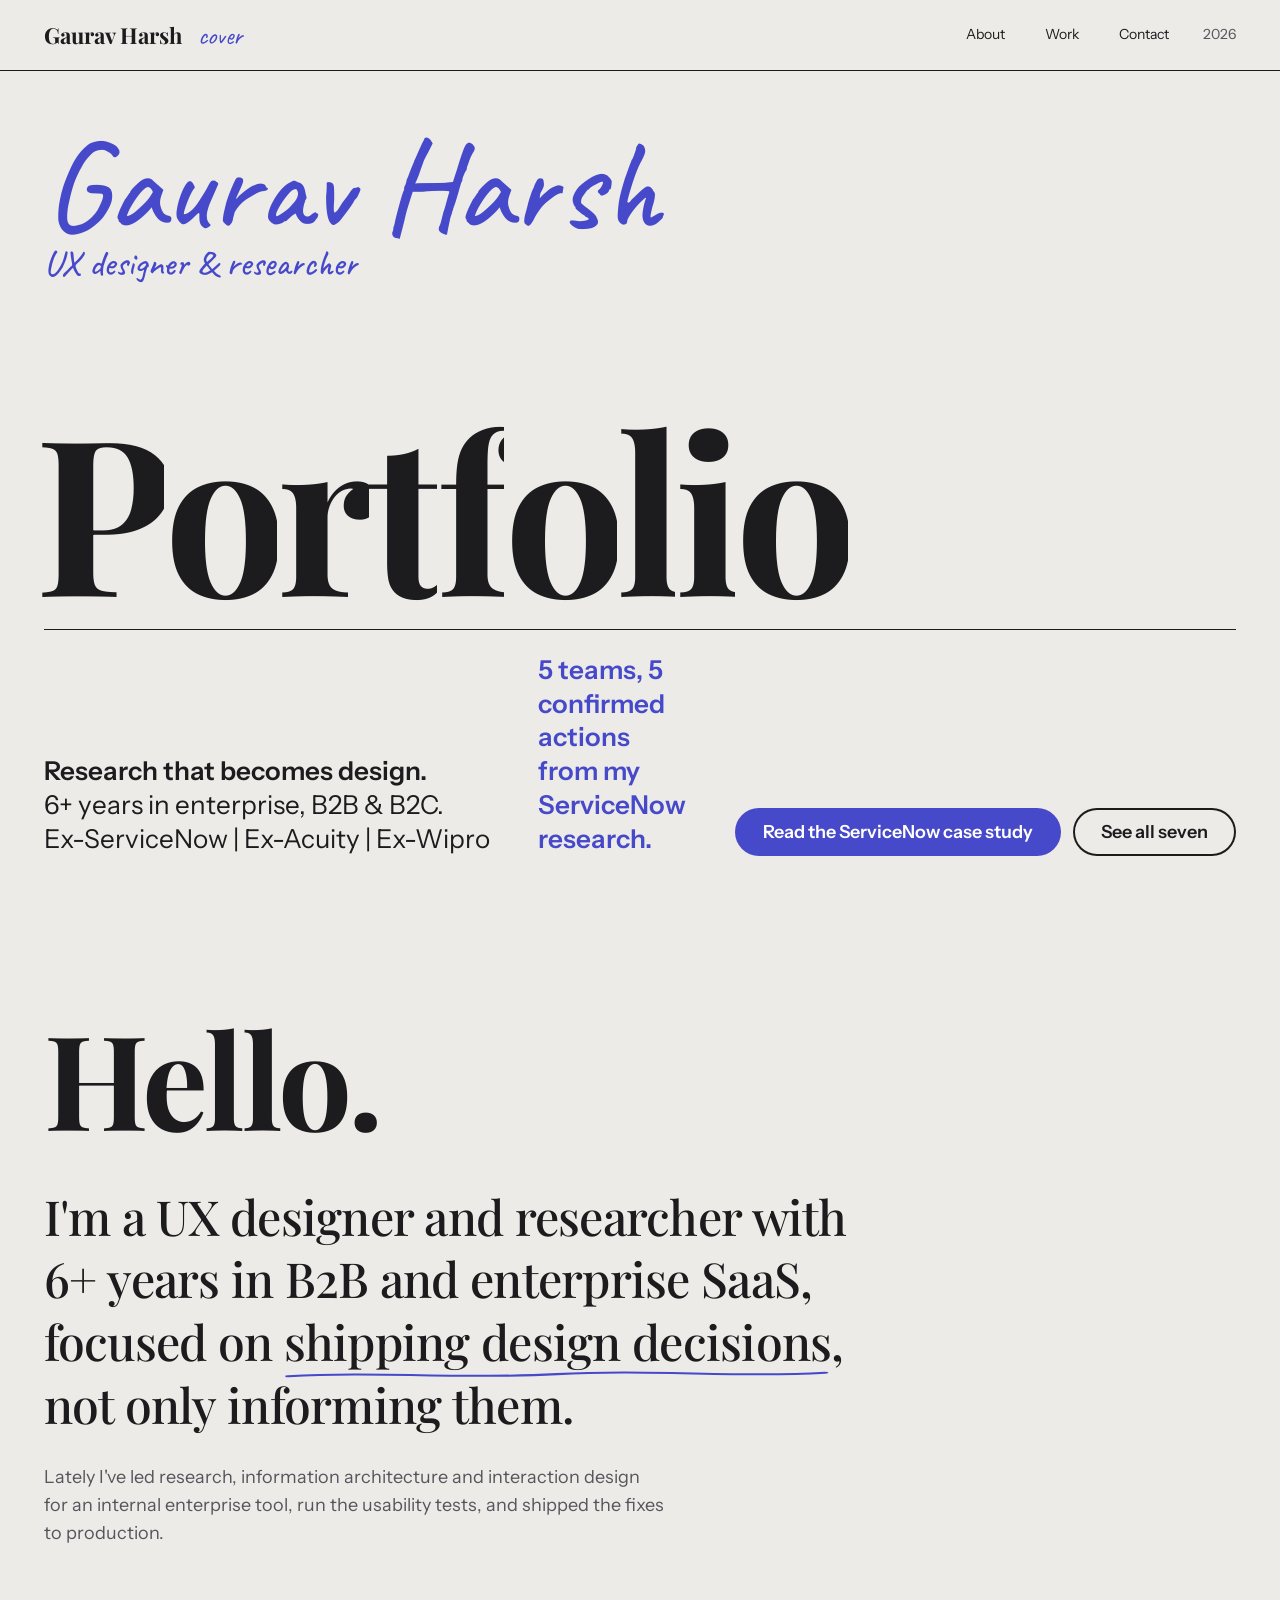
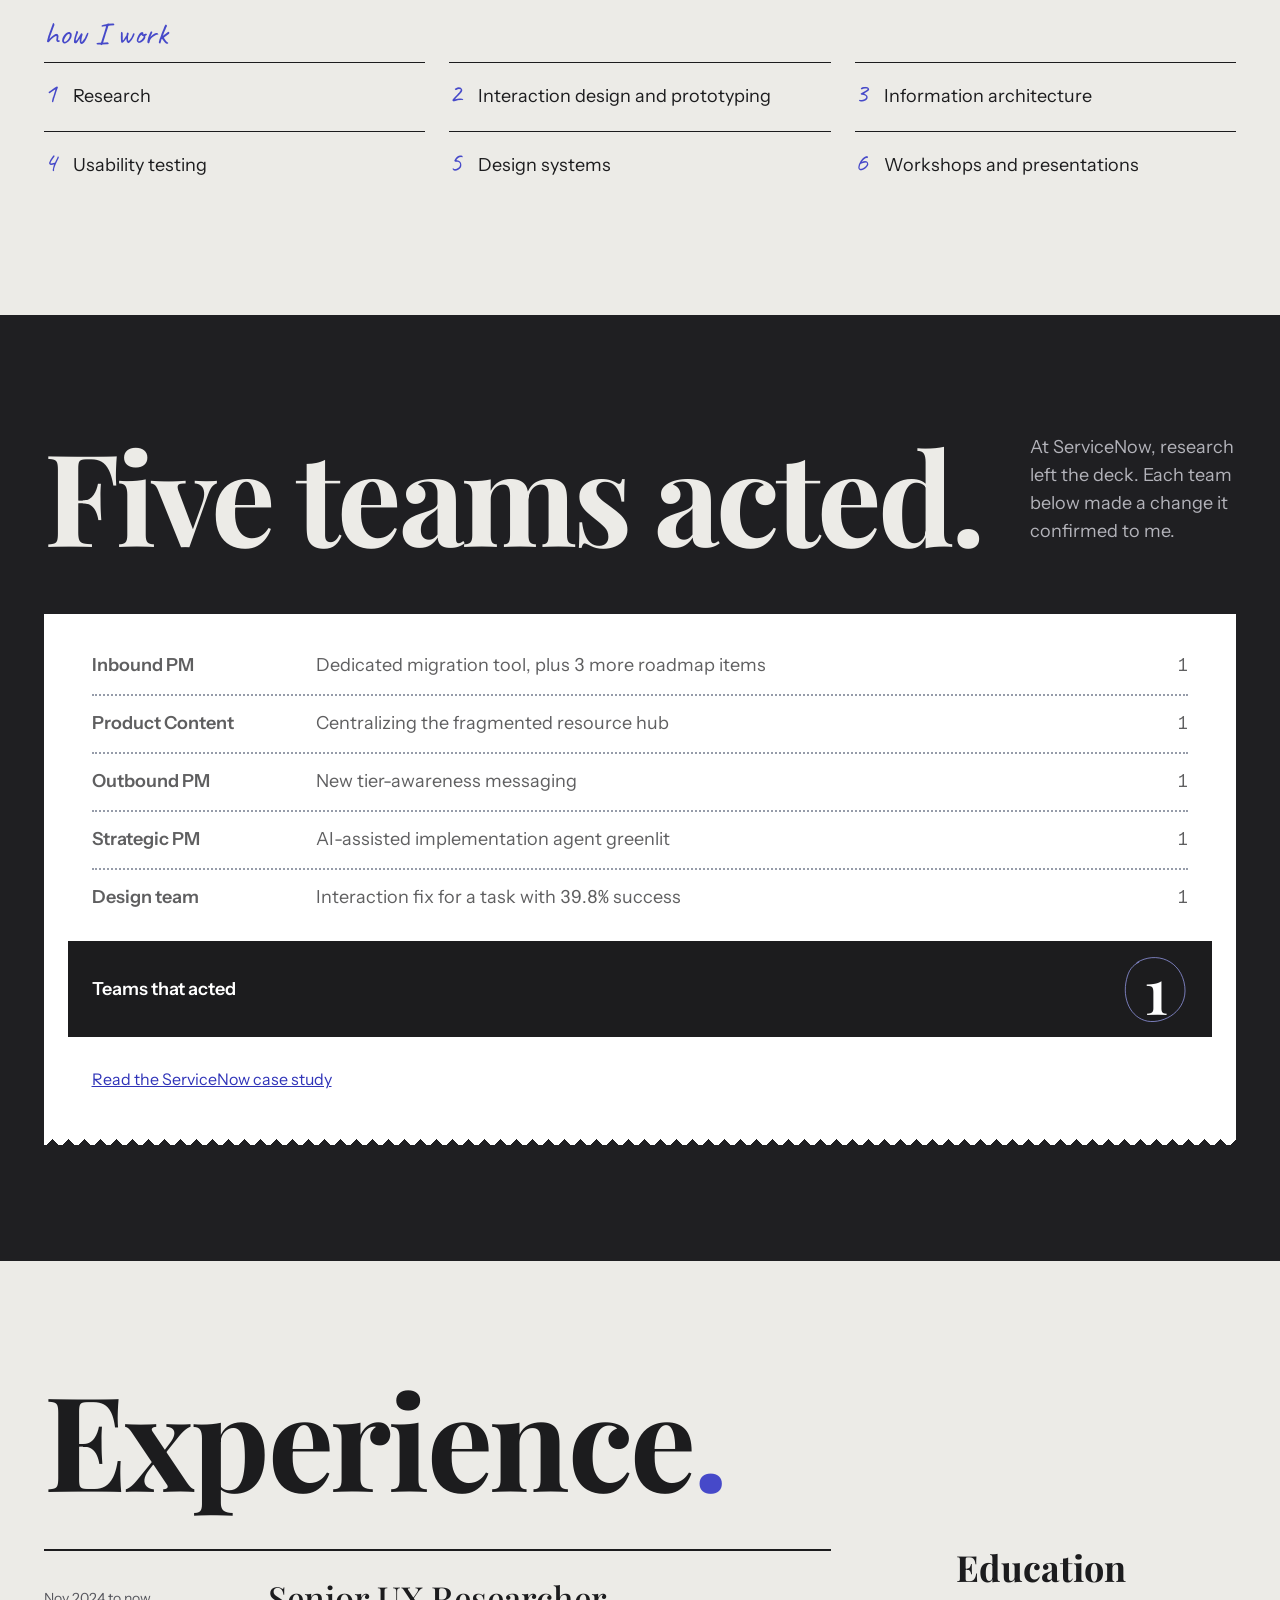
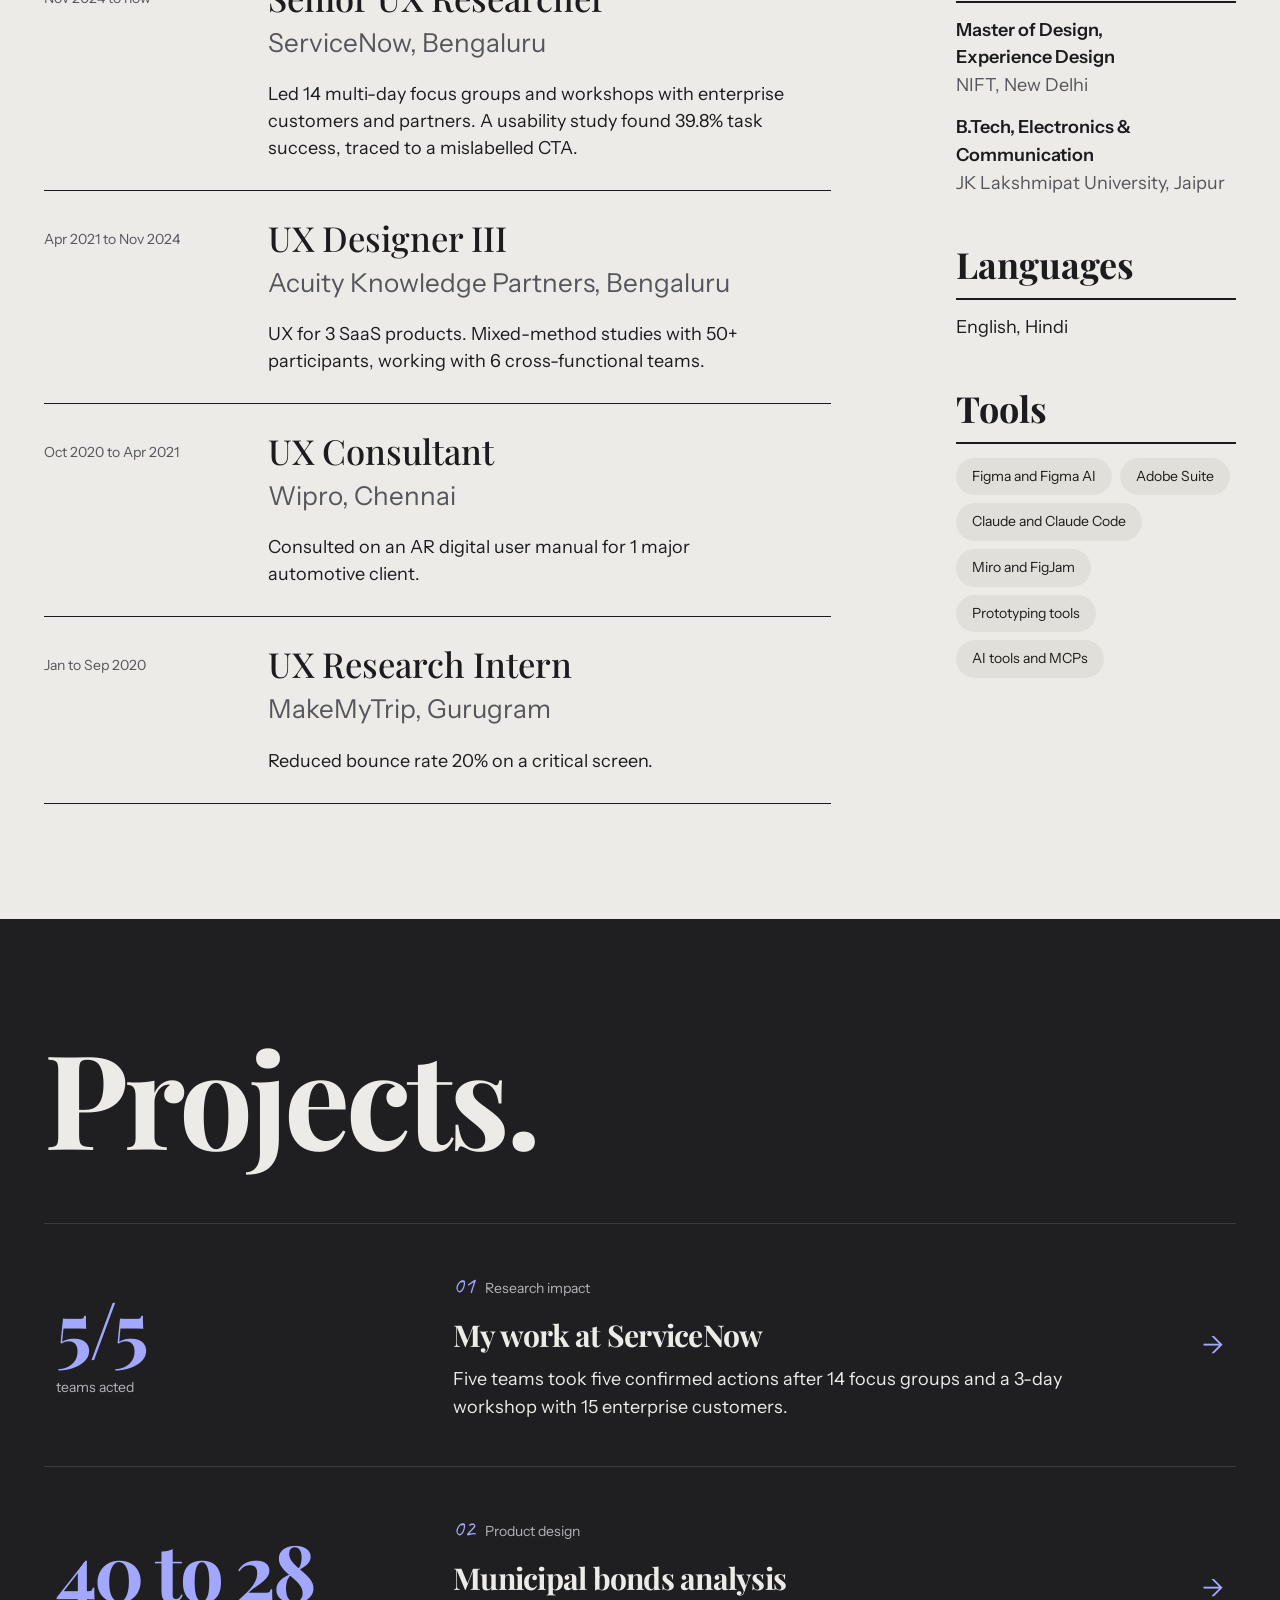
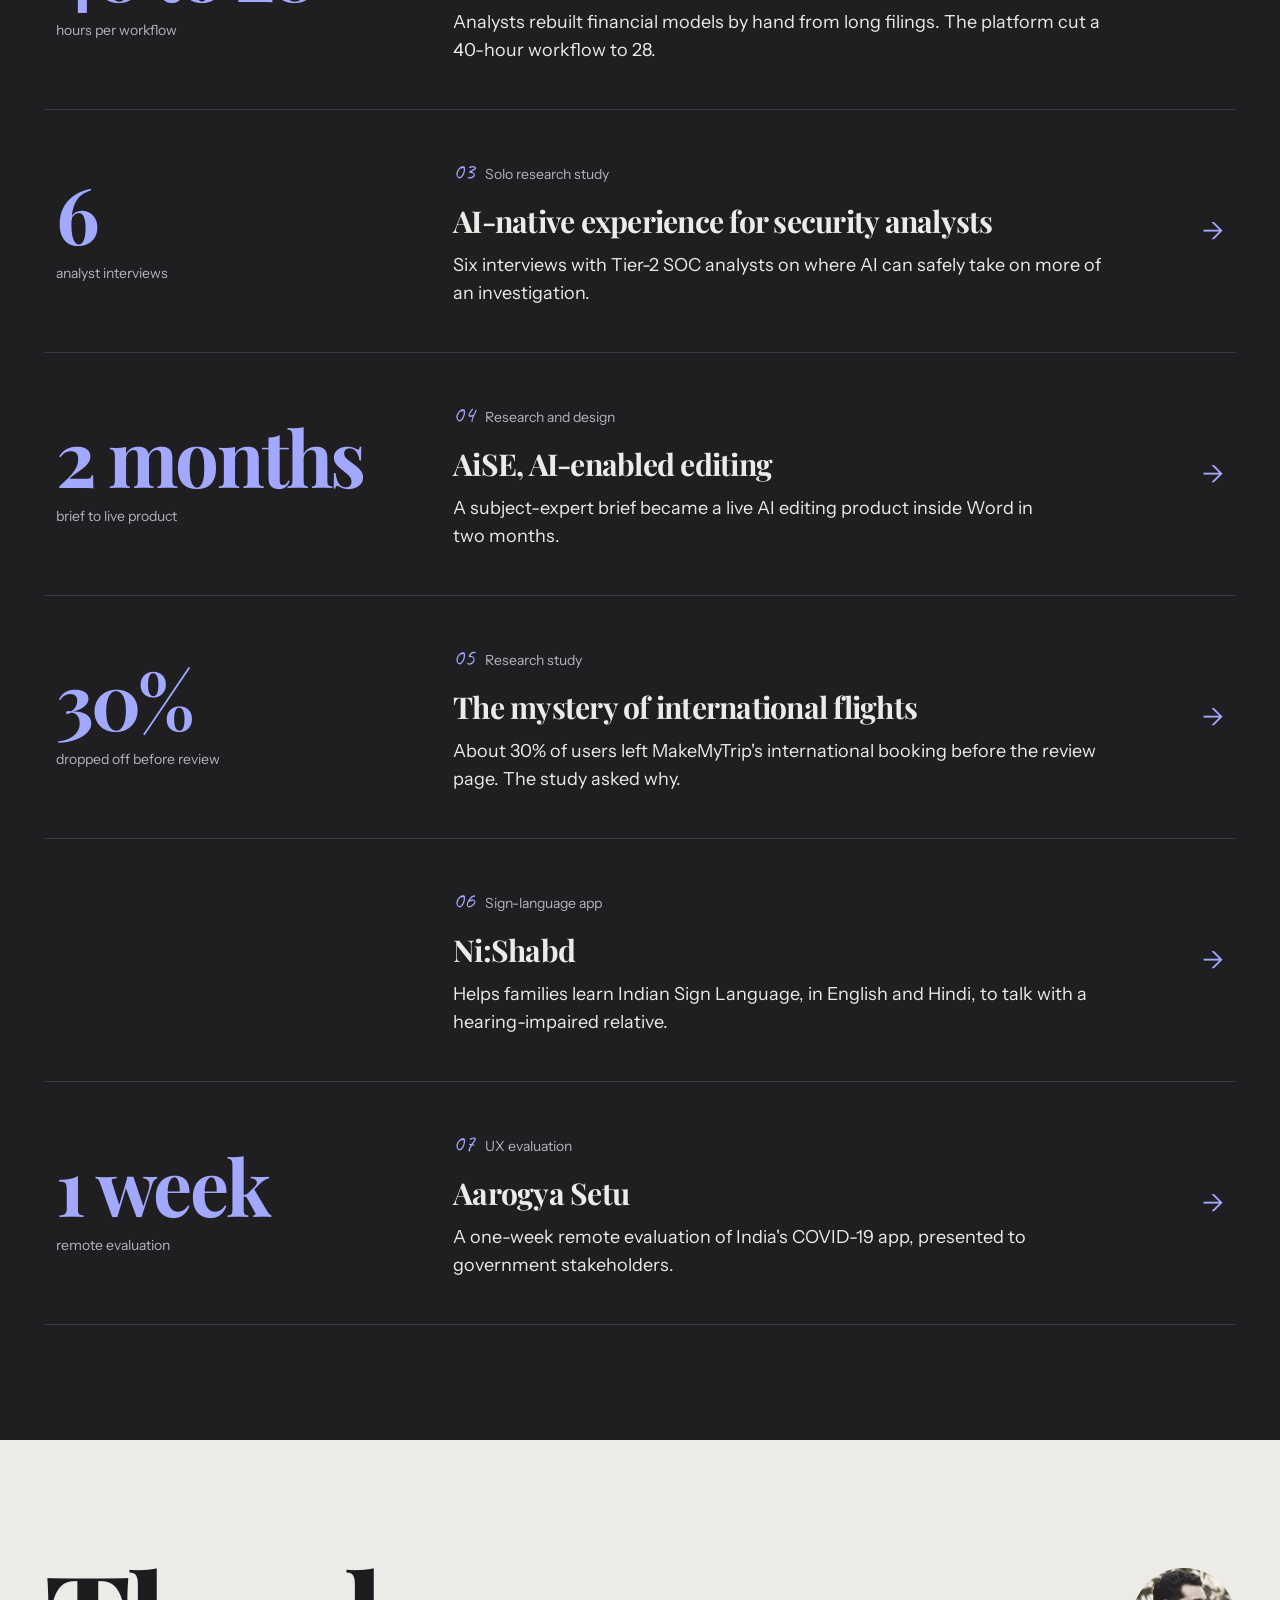
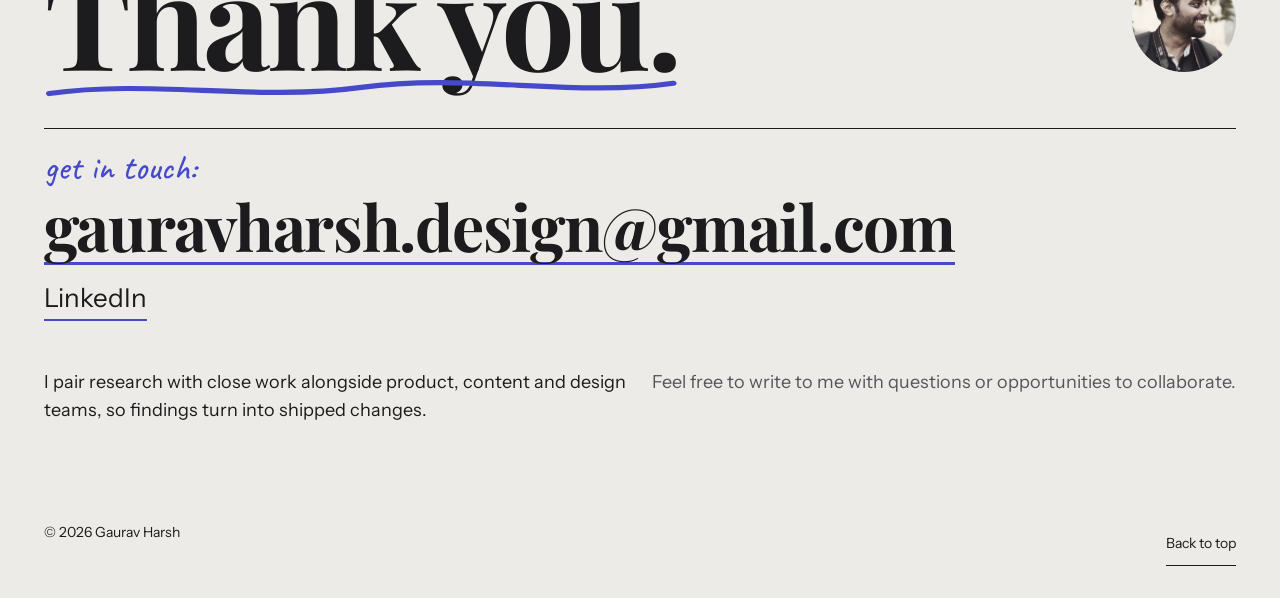
==== commit 44058154: "Finish review fixes: 44px nav and breadcrumb, phone header static, cover proof size, wordmark fits m" ====
--- a/index.html
+++ b/index.html
@@ -21,6 +21,7 @@
 <meta name="twitter:description" content="6+ years in enterprise SaaS. Seven case studies with method, evidence and outcome.">
 <meta name="twitter:image" content="https://gaurav-harsh.github.io/assets/img/og.jpg">
 <link rel="icon" href="assets/img/favicon.svg" type="image/svg+xml">
+<link rel="apple-touch-icon" href="assets/img/apple-touch-icon.png">
 <link rel="preconnect" href="https://fonts.googleapis.com">
 <link rel="preconnect" href="https://fonts.gstatic.com" crossorigin>
 <link href="https://fonts.googleapis.com/css2?family=Caveat:wght@500&family=Instrument+Sans:wght@400;500;600&family=Playfair+Display:wght@500;700&display=swap" rel="stylesheet">
@@ -70,9 +71,9 @@
     <div class="slip rv" role="group" aria-label="The five confirmed actions">
       <ul>
         <li><b>Inbound PM</b><span>Dedicated migration tool, plus 3 more roadmap items</span><span class="n">1</span></li>
-        <li><b>Strategic PM</b><span>AI-assisted implementation agent greenlit</span><span class="n">1</span></li>
         <li><b>Product Content</b><span>Centralizing the fragmented resource hub</span><span class="n">1</span></li>
         <li><b>Outbound PM</b><span>New tier-awareness messaging</span><span class="n">1</span></li>
+        <li><b>Strategic PM</b><span>AI-assisted implementation agent greenlit</span><span class="n">1</span></li>
         <li><b>Design team</b><span>Interaction fix for a task with 39.8% success</span><span class="n">1</span></li>
       </ul>
       <div class="sum"><span>Teams that acted</span><span class="total"><span class="total-n" aria-hidden="true">5</span><span class="vh">5</span><svg class="doodle" viewBox="0 0 300 300" preserveAspectRatio="none" aria-hidden="true"><path pathLength="1" d="M60,40 C150,-10 270,30 285,140 C298,240 190,296 110,284 C30,270 -10,190 12,110 C22,70 40,52 70,38"/></svg></span></div>
@@ -112,7 +113,7 @@
   <h2 class="h2 rv" id="work-h">Projects.</h2>
   <ol class="plist">
     <li class="proj rv">
-      <p class="fig" aria-hidden="true"><b>5/5</b><span>teams acted</span></p>
+      <p class="fig"><b>5/5</b><span>teams acted</span></p>
       <div class="txt">
         <p class="kind"><span class="n" aria-hidden="true">01</span>Research impact</p>
         <h3><a href="work/servicenow-research-impact.html">My work at ServiceNow</a></h3>
@@ -121,7 +122,7 @@
       <span class="go" aria-hidden="true">&#8594;</span>
     </li>
     <li class="proj rv">
-      <p class="fig" aria-hidden="true"><b>40 to 28</b><span>hours per workflow</span></p>
+      <p class="fig"><b>40 to 28</b><span>hours per workflow</span></p>
       <div class="txt">
         <p class="kind"><span class="n" aria-hidden="true">02</span>Product design</p>
         <h3><a href="work/municipal-bonds.html">Municipal bonds analysis</a></h3>
@@ -130,7 +131,7 @@
       <span class="go" aria-hidden="true">&#8594;</span>
     </li>
     <li class="proj rv">
-      <p class="fig" aria-hidden="true"><b>6</b><span>analyst interviews</span></p>
+      <p class="fig"><b>6</b><span>analyst interviews</span></p>
       <div class="txt">
         <p class="kind"><span class="n" aria-hidden="true">03</span>Solo research study</p>
         <h3><a href="work/soc-ai-native-research.html">AI-native experience for security analysts</a></h3>
@@ -139,7 +140,7 @@
       <span class="go" aria-hidden="true">&#8594;</span>
     </li>
     <li class="proj rv">
-      <p class="fig" aria-hidden="true"><b>2 months</b><span>brief to live product</span></p>
+      <p class="fig"><b>2 months</b><span>brief to live product</span></p>
       <div class="txt">
         <p class="kind"><span class="n" aria-hidden="true">04</span>Research and design</p>
         <h3><a href="work/aise-ai-editing.html">AiSE, AI-enabled editing</a></h3>
@@ -148,7 +149,7 @@
       <span class="go" aria-hidden="true">&#8594;</span>
     </li>
     <li class="proj rv">
-      <p class="fig" aria-hidden="true"><b>30%</b><span>dropped off before review</span></p>
+      <p class="fig"><b>30%</b><span>dropped off before review</span></p>
       <div class="txt">
         <p class="kind"><span class="n" aria-hidden="true">05</span>Research study</p>
         <h3><a href="work/international-flights.html">The mystery of international flights</a></h3>
@@ -157,7 +158,7 @@
       <span class="go" aria-hidden="true">&#8594;</span>
     </li>
     <li class="proj rv">
-      <p class="fig" aria-hidden="true"></p>
+      <p class="fig"></p>
       <div class="txt">
         <p class="kind"><span class="n" aria-hidden="true">06</span>Sign-language app</p>
         <h3><a href="work/nishabd.html">Ni:Shabd</a></h3>
@@ -166,7 +167,7 @@
       <span class="go" aria-hidden="true">&#8594;</span>
     </li>
     <li class="proj rv">
-      <p class="fig" aria-hidden="true"><b>1 week</b><span>remote evaluation</span></p>
+      <p class="fig"><b>1 week</b><span>remote evaluation</span></p>
       <div class="txt">
         <p class="kind"><span class="n" aria-hidden="true">07</span>UX evaluation</p>
         <h3><a href="work/aarogya-setu.html">Aarogya Setu</a></h3>
@@ -188,7 +189,7 @@
     <a class="li" href="https://www.linkedin.com/in/gharsh22/" rel="me noopener">LinkedIn</a>
   </div>
   <div class="closing rv">
-    <p>Thank you for joining me on this exploration of my journey as a UX designer and researcher. I care about user-centred experiences that make a positive impact, and I've delivered meaningful outcomes by pairing research with close work alongside cross-functional teams.</p>
+    <p>I pair research with close work alongside product, content and design teams, so findings turn into shipped changes.</p>
     <p>Feel free to write to me with questions or opportunities to collaborate.</p>
   </div>
 </section>
--- a/assets/css/tokens.css
+++ b/assets/css/tokens.css
@@ -18,7 +18,7 @@
   --step-body: clamp(1rem, 0.95rem + 0.25vw, 1.125rem);
   --step-lead: clamp(1.25rem, 1.1rem + 0.7vw, 1.625rem);
   --step-head: clamp(3rem, 1rem + 9vw, 9rem);
-  --step-cover: clamp(4rem, 24.6vw, 24rem);
+  --step-cover: clamp(4rem, 24.25vw, 24rem);
 
   --margin: clamp(20px, 3.4vw, 48px);
   --section: clamp(80px, 9vw, 140px);
--- a/assets/css/site.css
+++ b/assets/css/site.css
@@ -21,7 +21,7 @@
 .bar a{text-decoration:none;padding:12px 0;display:inline-flex;align-items:center;min-height:44px}
 .bar a:hover{color:var(--accent)}
 .bar .name{font:700 1.375rem/1 var(--font-display)}
-.bar .where{font-family:var(--font-hand);font-size:1.625rem;line-height:1;color:var(--pen)}
+.bar .where{display:inline-flex;align-items:center;min-width:44px;min-height:44px;font-family:var(--font-hand);font-size:1.625rem;line-height:1;color:var(--pen)}
 
 .btn{display:inline-flex;align-items:center;min-height:48px;padding:0 28px;background:var(--accent);color:var(--accent-ink);font:600 var(--step-body)/1 var(--font);text-decoration:none;border-radius:999px;transition:transform 200ms var(--ease),opacity 200ms}
 .btn:hover{transform:translateY(-2px);opacity:.92}
@@ -49,7 +49,7 @@
 .cover .meta{display:grid;gap:20px;margin-top:clamp(20px,3vw,32px);padding-top:24px;border-top:1px solid var(--ink);align-items:end;opacity:0;animation:up 800ms var(--ease) 800ms forwards}
 .cover .sub{font-size:var(--step-lead);line-height:1.3}
 .cover .sub span{display:block}
-.cover .proof{font-size:var(--step-body);color:var(--pen);font-weight:600}
+.cover .proof{font-size:var(--step-lead);line-height:1.3;color:var(--pen);font-weight:600}
 .cover .acts{display:flex;gap:12px;flex-wrap:wrap}
 .btn.ghost{background:transparent;color:var(--ink);box-shadow:inset 0 0 0 2px var(--ink)}
 .btn.ghost:hover{background:var(--ink);color:var(--bg);opacity:1}
@@ -60,7 +60,7 @@
 @keyframes up{from{opacity:0;transform:translateY(16px)}to{opacity:1;transform:none}}
 
 /* hello */
-.hello .lead{margin-top:clamp(32px,3.5vw,56px);max-width:1100px;font-size:clamp(1.75rem, 1.1rem + 2.4vw, 3.5rem);line-height:1.25;font-family:var(--font-display);font-weight:500;letter-spacing:-.015em}
+.hello .lead{margin-top:clamp(32px,3.5vw,56px);max-width:1100px;font-size:clamp(1.75rem, 1.1rem + 2.4vw, 3.5rem);line-height:1.3;font-family:var(--font-display);font-weight:500;letter-spacing:-.015em}
 .hello .lead p:first-child{text-wrap:balance}
 .hello .lead .more{font-family:var(--font);font-weight:400;font-size:var(--step-body);line-height:1.55;letter-spacing:0;color:var(--muted);margin-top:28px;max-width:56ch}
 .hello .side{margin-top:clamp(48px,5.5vw,80px)}
@@ -90,7 +90,7 @@
 .slip-foot a{color:#2f33b8}
 .slip-foot a,.foot a,.thanks .contact a,.fig figcaption a{display:inline-flex;align-items:center;min-height:44px}
 .slip-foot a{font-size:1rem}
-.bar nav a{padding-inline:6px}
+.bar nav a{padding-inline:6px;min-width:44px;justify-content:center}
 
 /* cv sheet */
 .cv{display:grid;grid-template-columns:repeat(12,1fr);grid-template-rows:auto auto auto auto 1fr;column-gap:24px;row-gap:48px}
@@ -184,7 +184,7 @@
  .cv .job dt{padding-top:0}
  .cover{min-height:calc(100svh - 92px)}
  .cover .acts .btn{flex:1 1 100%;justify-content:center}
- .bar{padding-block:0;gap:0}
+ .bar{position:static;padding-block:0;gap:0}
  .bar>:last-child{width:100%;justify-content:space-between;margin:0}
  .bar nav{width:100%;justify-content:space-between;gap:0;border-top:1px solid var(--surface-2)}
  .bar nav a{padding-inline:0}
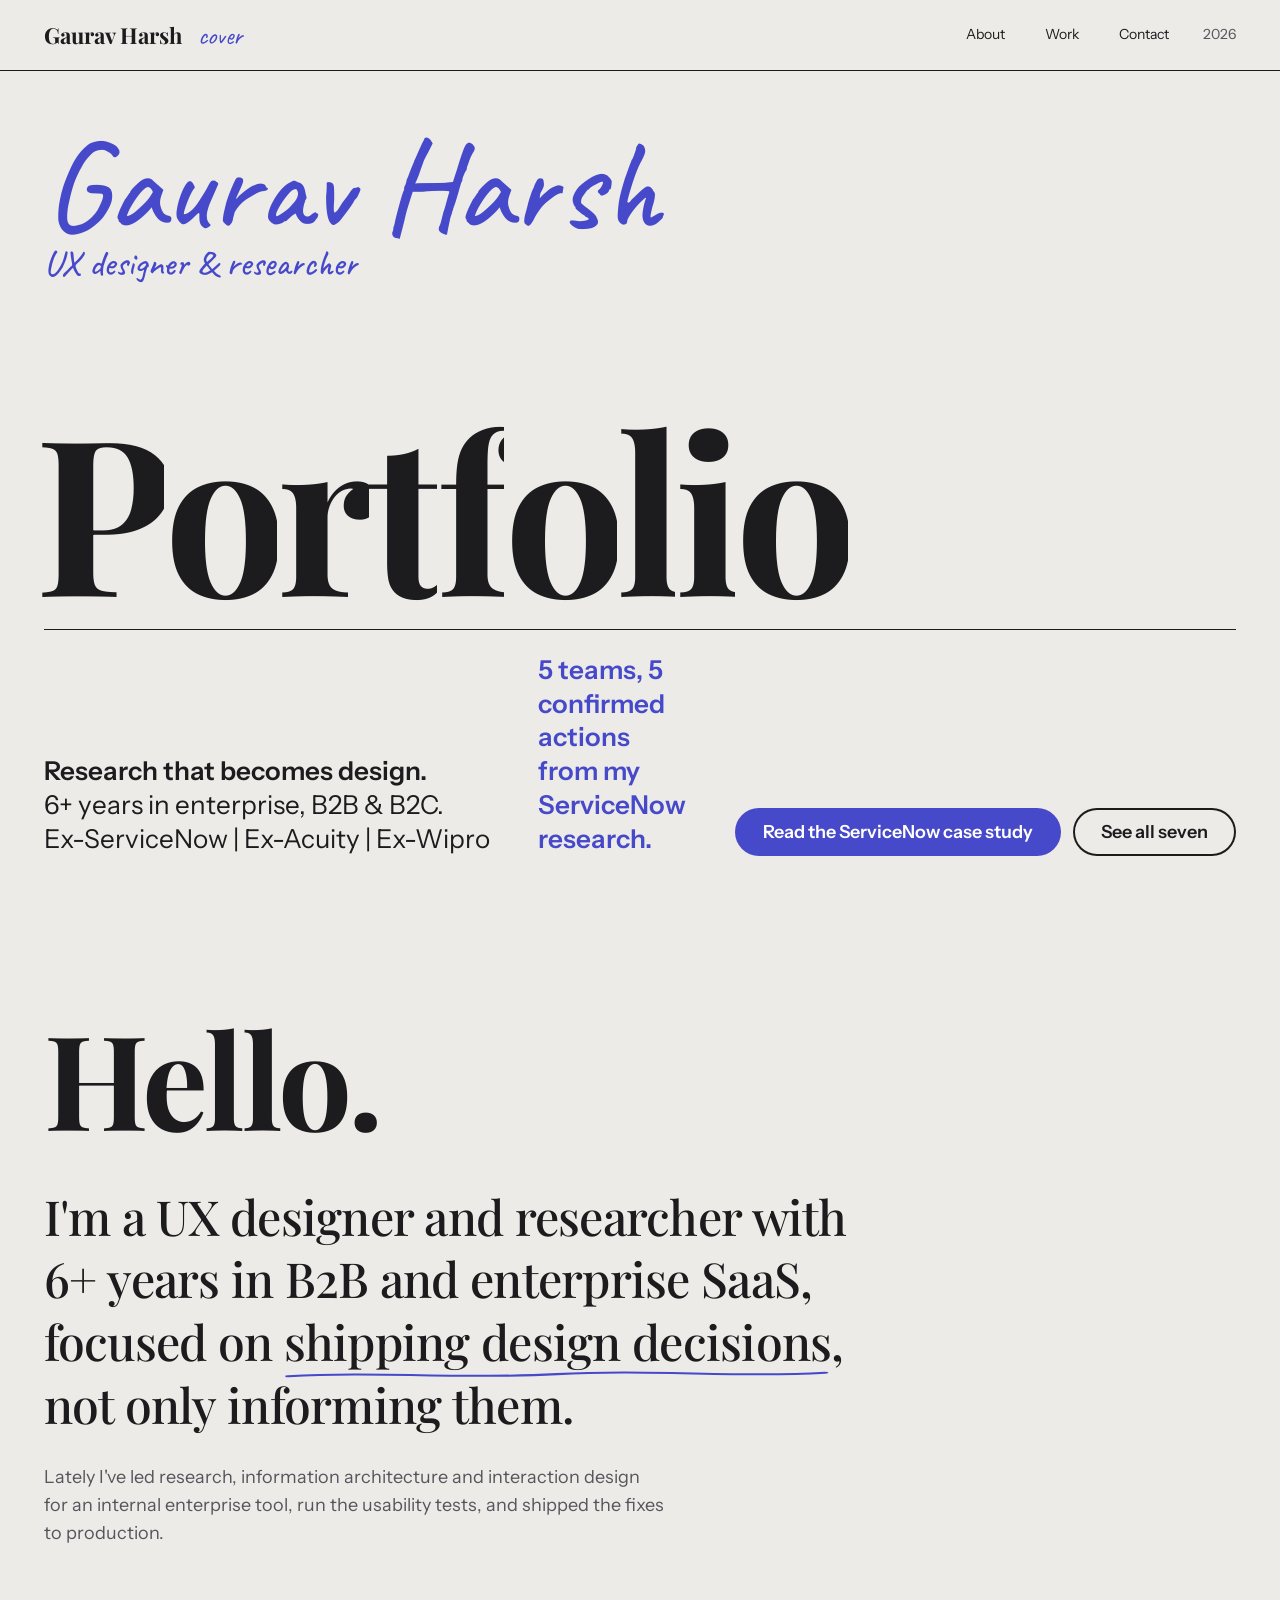
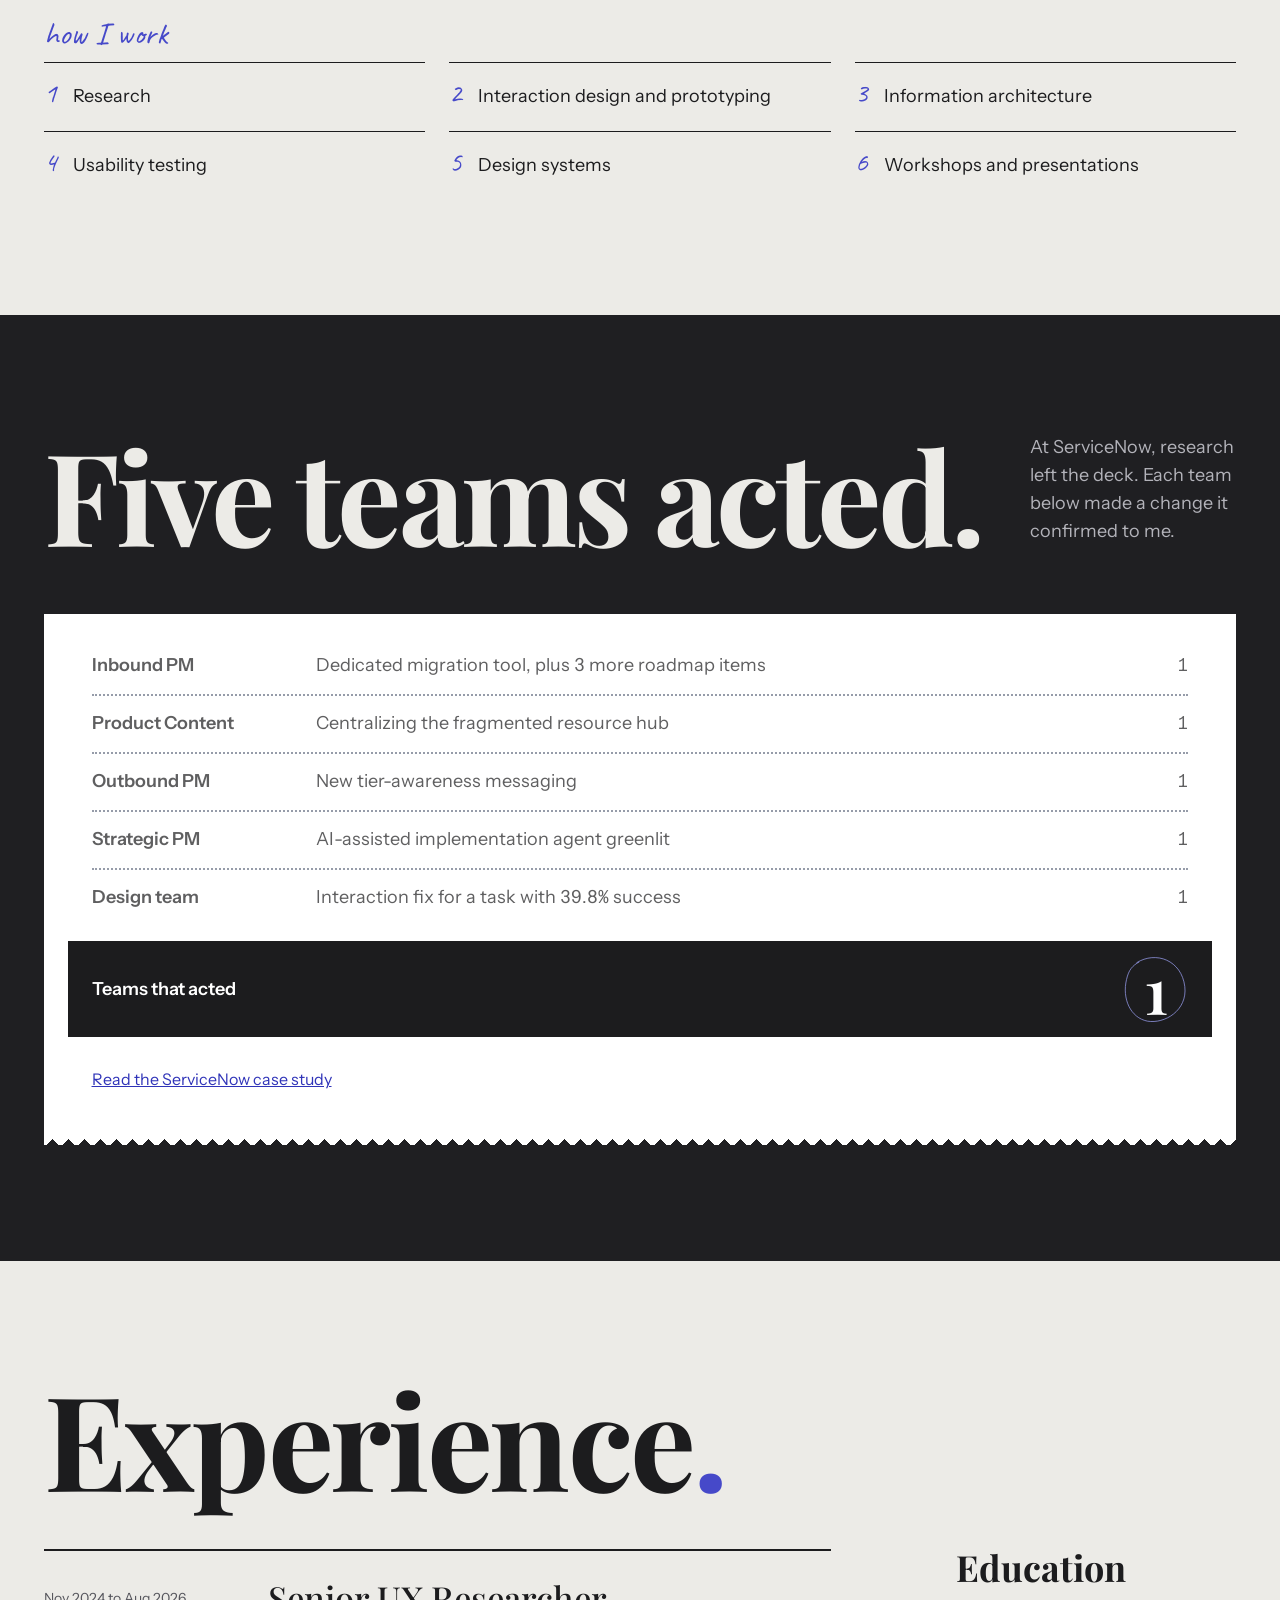
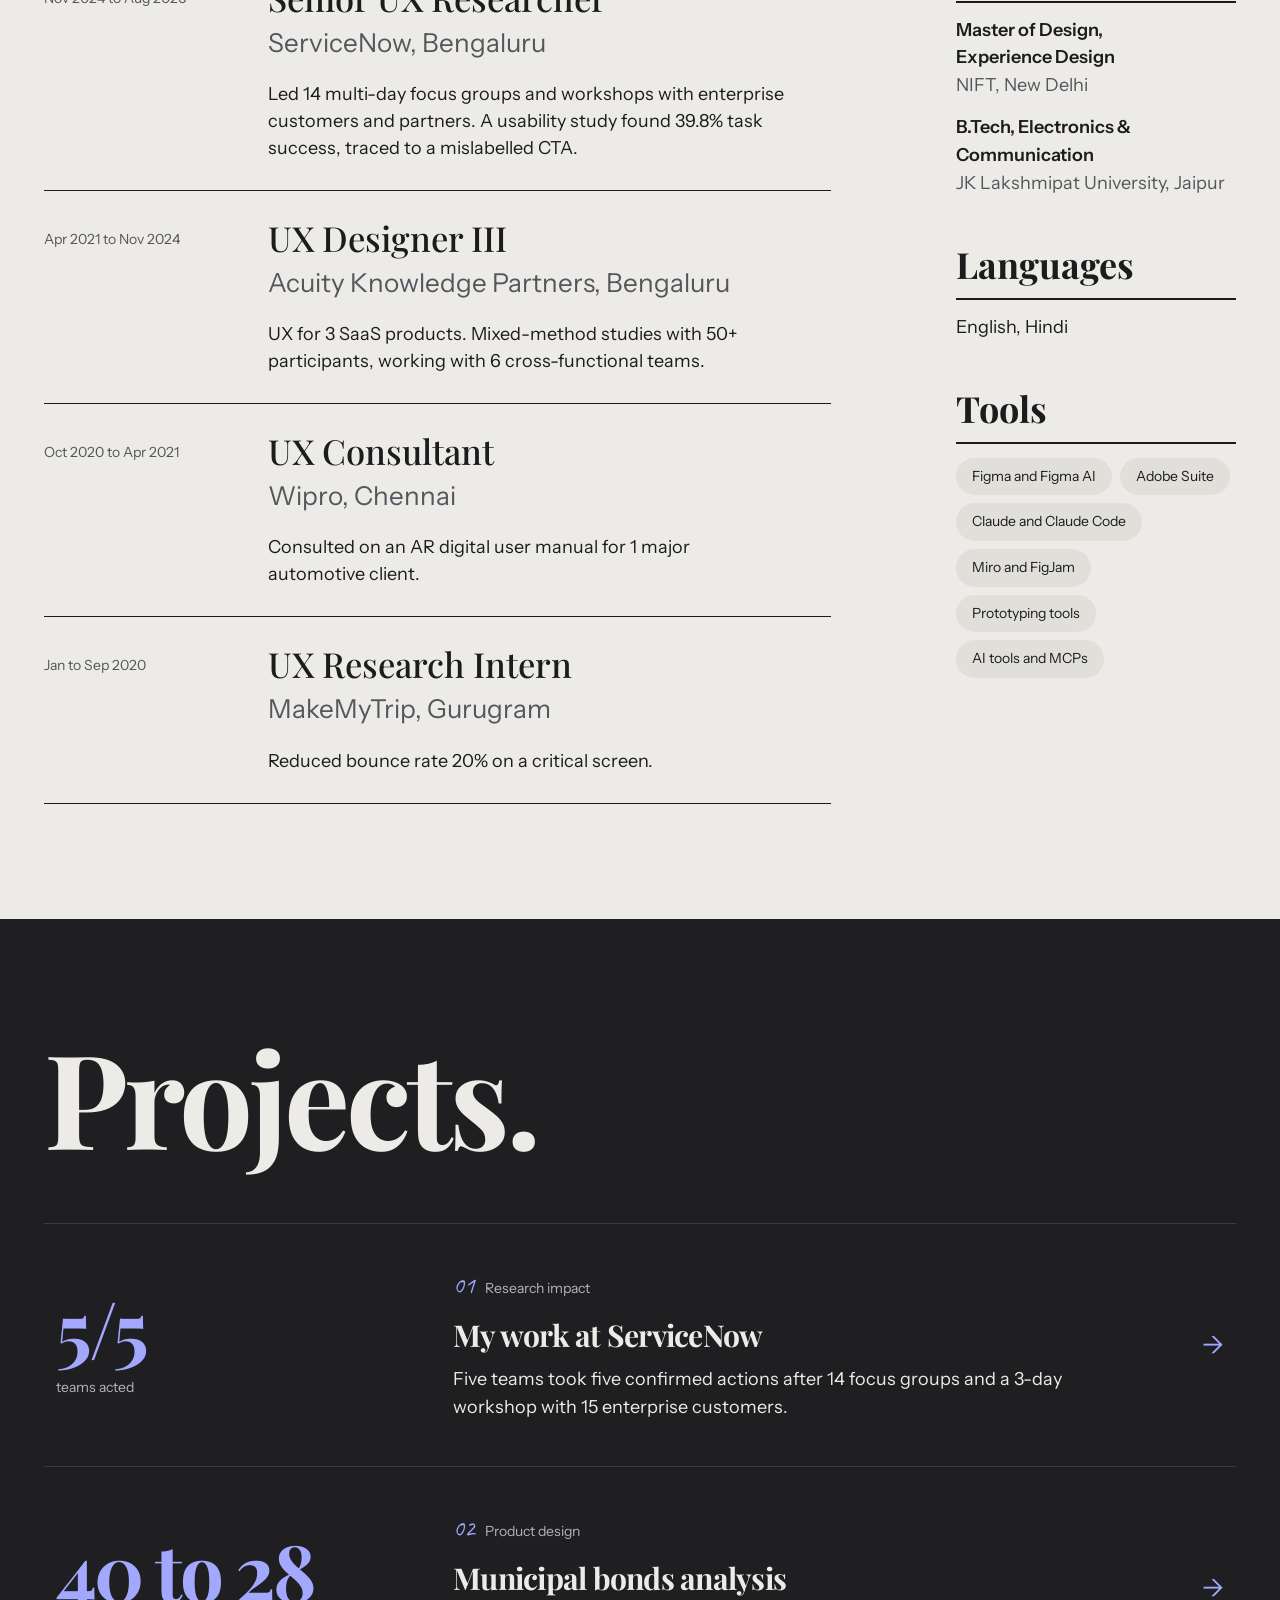
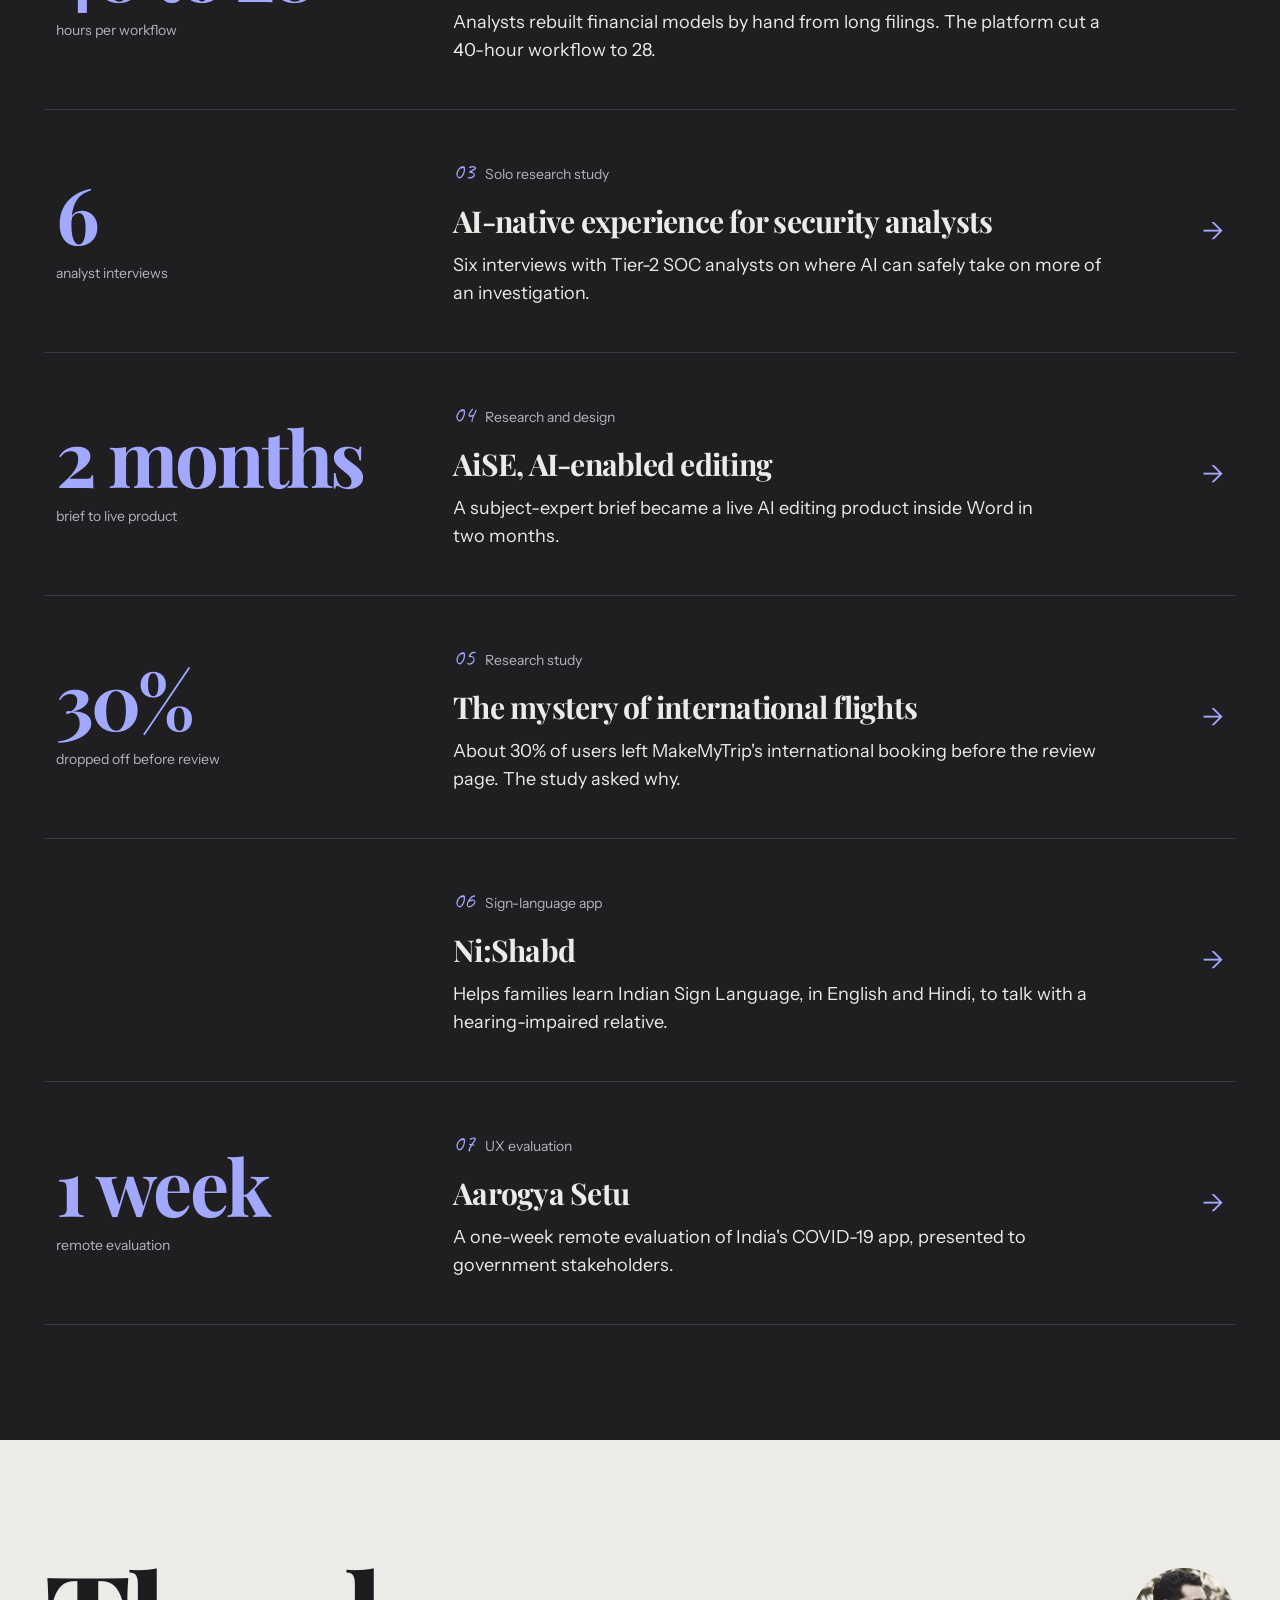
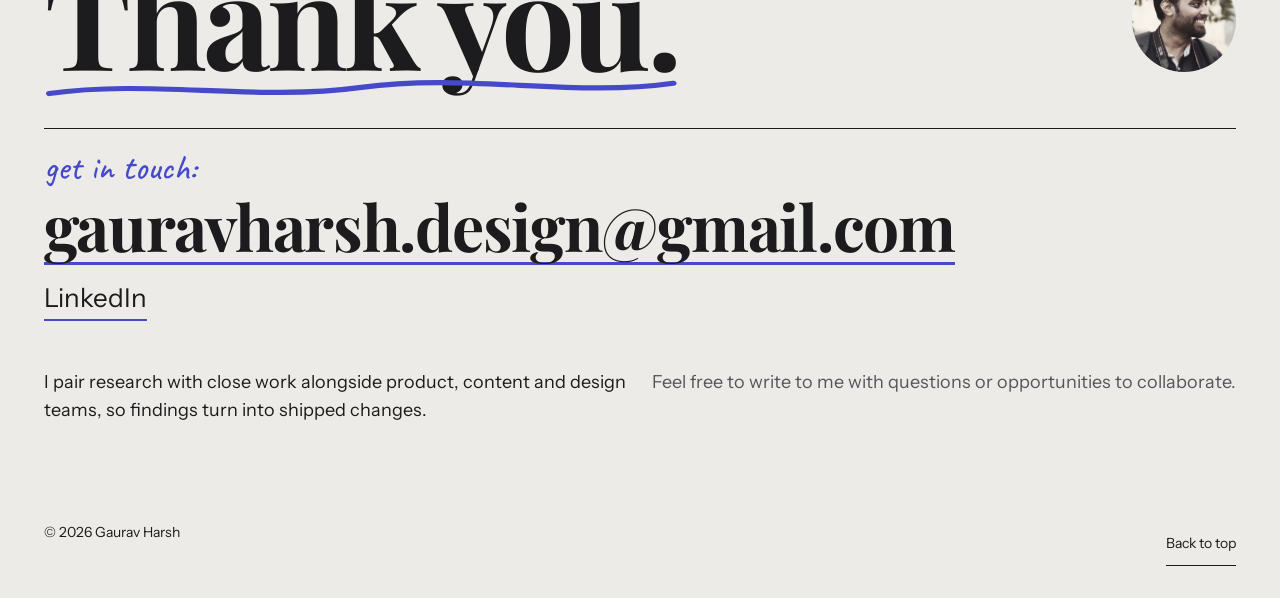
==== commit 0b1e73f6: "ServiceNow end date Aug 2026 in ledger and case duration Co-Authored-By: Claude Sonnet 5.5 <noreply@" ====
--- a/index.html
+++ b/index.html
@@ -86,7 +86,7 @@
   <h2 class="h2 rv" id="cv-h">Experience<i>.</i></h2>
   <div class="exp rv">
     <dl>
-      <div class="job"><dt>Nov 2024 to now</dt><dd><b>Senior UX Researcher</b><span>ServiceNow, Bengaluru</span><p>Led 14 multi-day focus groups and workshops with enterprise customers and partners. A usability study found 39.8% task success, traced to a mislabelled CTA.</p></dd></div>
+      <div class="job"><dt>Nov 2024 to Aug 2026</dt><dd><b>Senior UX Researcher</b><span>ServiceNow, Bengaluru</span><p>Led 14 multi-day focus groups and workshops with enterprise customers and partners. A usability study found 39.8% task success, traced to a mislabelled CTA.</p></dd></div>
       <div class="job"><dt>Apr 2021 to Nov 2024</dt><dd><b>UX Designer III</b><span>Acuity Knowledge Partners, Bengaluru</span><p>UX for 3 SaaS products. Mixed-method studies with 50+ participants, working with 6 cross-functional teams.</p></dd></div>
       <div class="job"><dt>Oct 2020 to Apr 2021</dt><dd><b>UX Consultant</b><span>Wipro, Chennai</span><p>Consulted on an AR digital user manual for 1 major automotive client.</p></dd></div>
       <div class="job"><dt>Jan to Sep 2020</dt><dd><b>UX Research Intern</b><span>MakeMyTrip, Gurugram</span><p>Reduced bounce rate 20% on a critical screen.</p></dd></div>
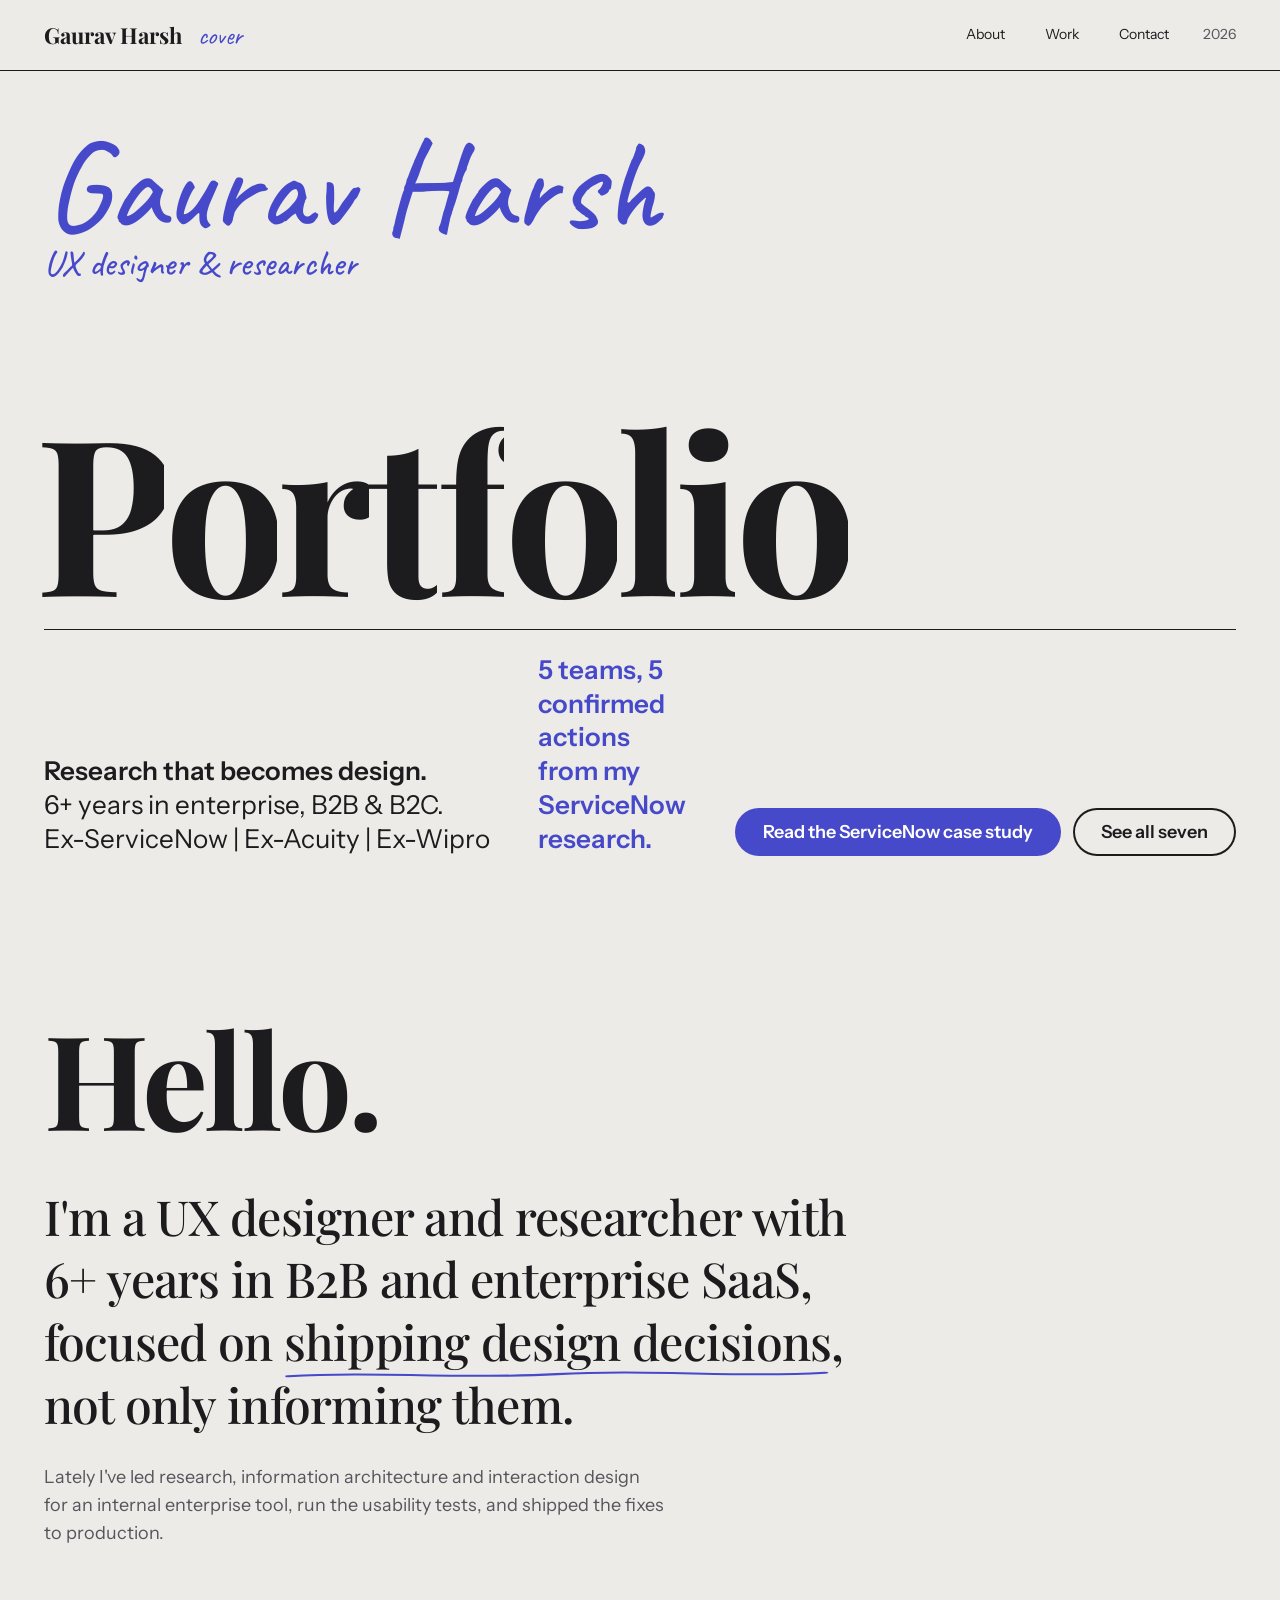
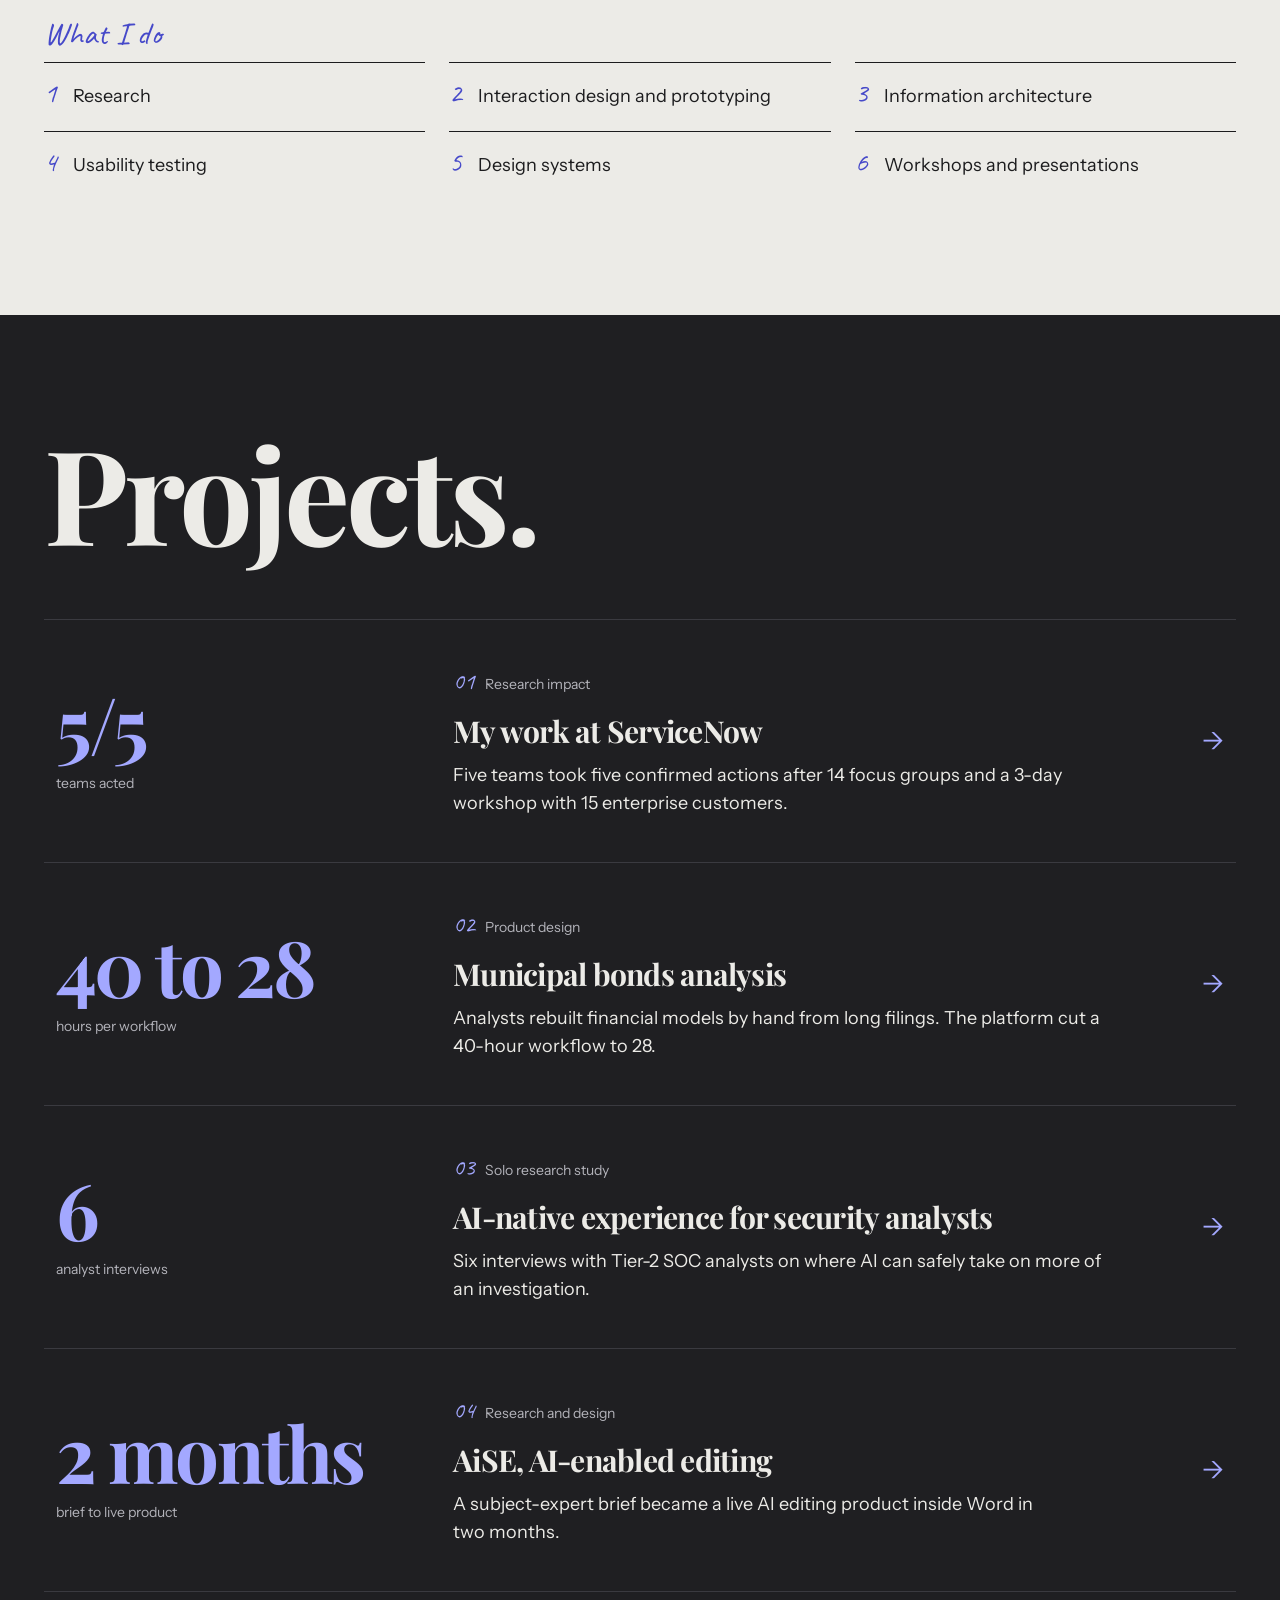
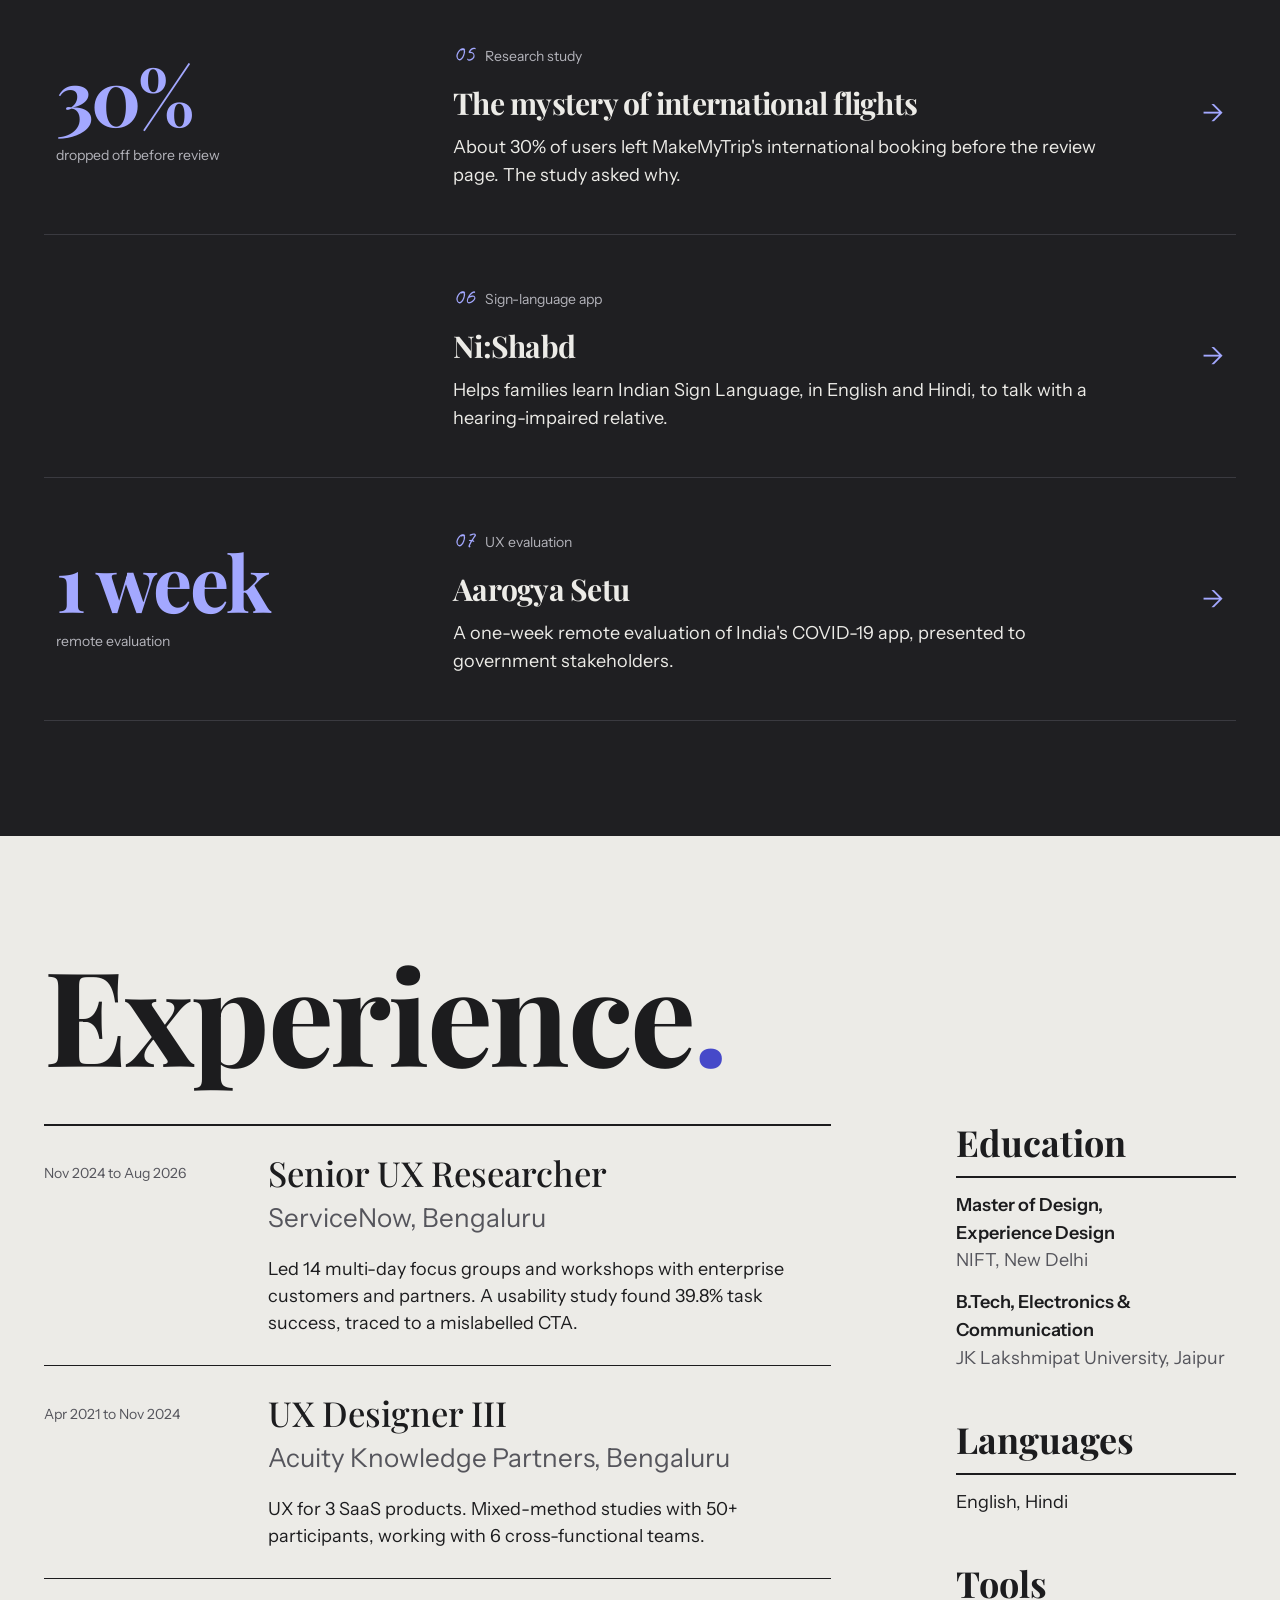
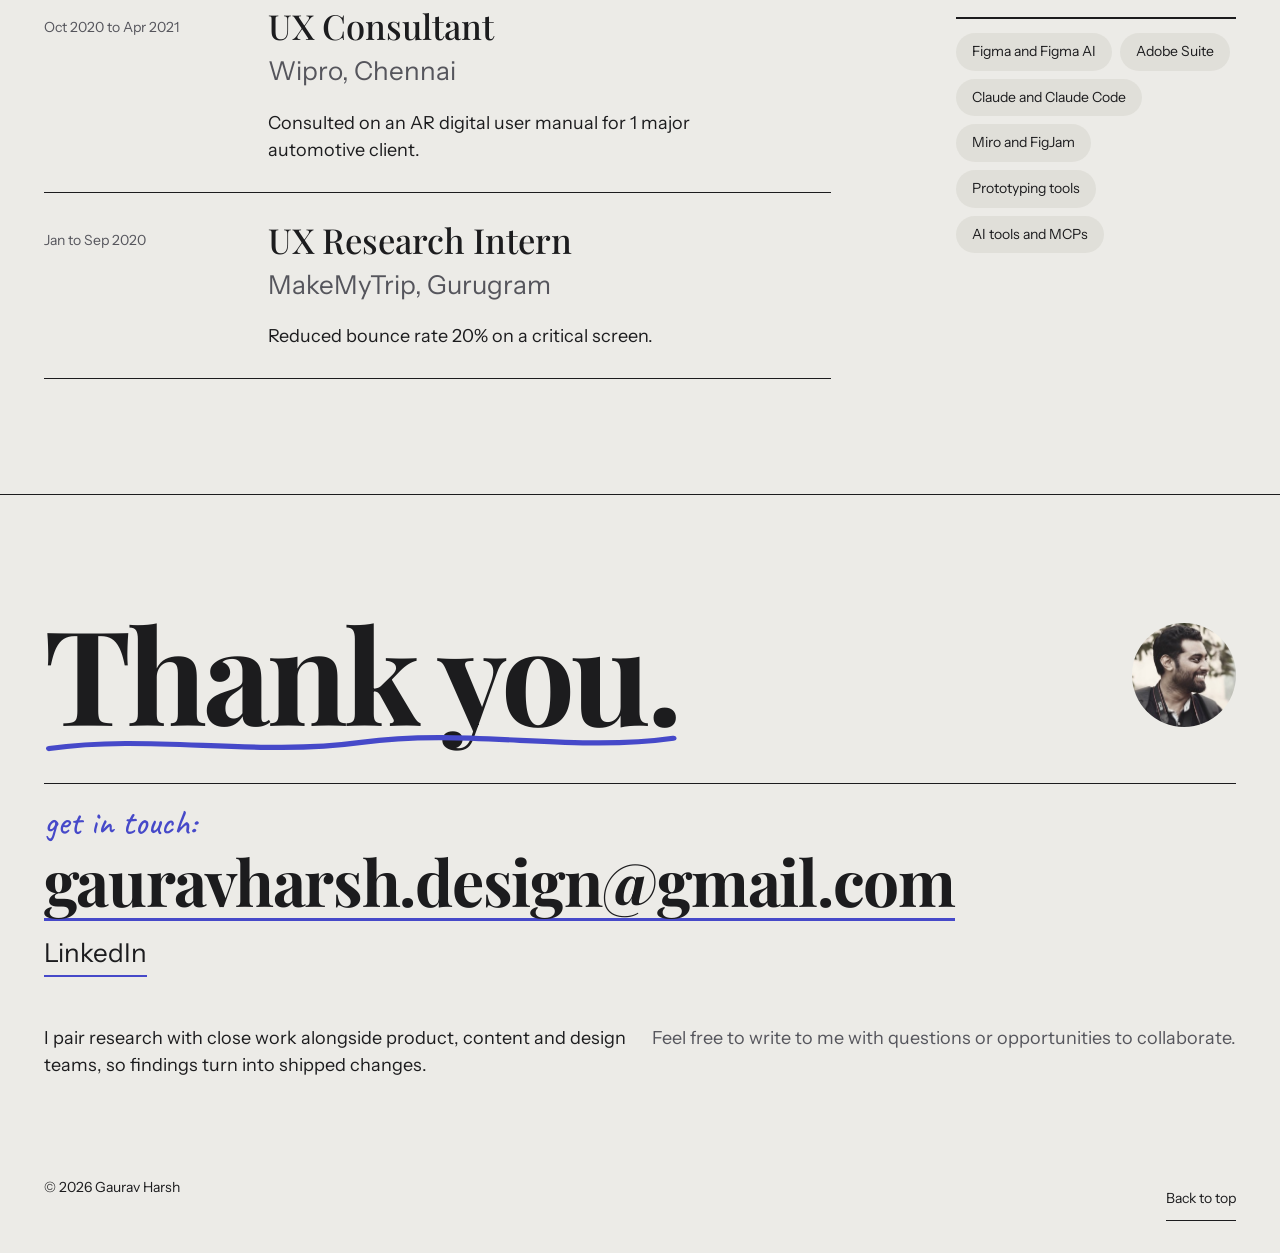
==== commit 822c03eb: "Homepage: rename How I work to What I do, remove receipt section, Projects follows Hello Co-Authored" ====
--- a/index.html
+++ b/index.html
@@ -55,57 +55,10 @@
   <h2 class="h2 rv" id="hello-h">Hello.</h2>
   <div class="lead rv"><p>I'm a UX designer and researcher with 6+&nbsp;years in B2B and enterprise SaaS, focused on <span class="mk">shipping design decisions<svg class="doodle" viewBox="0 0 240 14" preserveAspectRatio="none" aria-hidden="true" style="left:0;bottom:-.14em;width:calc(100% - .3em);height:.2em;stroke-width:3"><path pathLength="1" d="M2,9 C40,2 80,13 120,6 S200,11 238,4"/></svg>,</span> not only informing them.</p><p class="more">Lately I've led research, information architecture and interaction design for an internal enterprise tool, run the usability tests, and shipped the fixes to production.</p></div>
   <div class="side rv">
-    <p aria-hidden="true">how I work</p>
+    <p aria-hidden="true">What I do</p>
     <ol>
       <li><span aria-hidden="true">1</span>Research</li><li><span aria-hidden="true">2</span>Interaction design and prototyping</li><li><span aria-hidden="true">3</span>Information architecture</li><li><span aria-hidden="true">4</span>Usability testing</li><li><span aria-hidden="true">5</span>Design systems</li><li><span aria-hidden="true">6</span>Workshops and presentations</li>
     </ol>
-  </div>
-</section>
-
-<section class="sheet sheet-dark" data-label="impact" aria-labelledby="impact">
-  <div class="stats">
-    <div class="head rv">
-      <h2 class="h2" id="impact">Five teams acted.</h2>
-      <p class="note">At ServiceNow, research left the deck. Each team below made a change it confirmed to me.</p>
-    </div>
-    <div class="slip rv" role="group" aria-label="The five confirmed actions">
-      <ul>
-        <li><b>Inbound PM</b><span>Dedicated migration tool, plus 3 more roadmap items</span><span class="n">1</span></li>
-        <li><b>Product Content</b><span>Centralizing the fragmented resource hub</span><span class="n">1</span></li>
-        <li><b>Outbound PM</b><span>New tier-awareness messaging</span><span class="n">1</span></li>
-        <li><b>Strategic PM</b><span>AI-assisted implementation agent greenlit</span><span class="n">1</span></li>
-        <li><b>Design team</b><span>Interaction fix for a task with 39.8% success</span><span class="n">1</span></li>
-      </ul>
-      <div class="sum"><span>Teams that acted</span><span class="total"><span class="total-n" aria-hidden="true">5</span><span class="vh">5</span><svg class="doodle" viewBox="0 0 300 300" preserveAspectRatio="none" aria-hidden="true"><path pathLength="1" d="M60,40 C150,-10 270,30 285,140 C298,240 190,296 110,284 C30,270 -10,190 12,110 C22,70 40,52 70,38"/></svg></span></div>
-      <p class="slip-foot"><a href="work/servicenow-research-impact.html">Read the ServiceNow case study</a></p>
-    </div>
-  </div>
-</section>
-
-<section class="sheet cv" data-label="cv" aria-labelledby="cv-h">
-  <h2 class="h2 rv" id="cv-h">Experience<i>.</i></h2>
-  <div class="exp rv">
-    <dl>
-      <div class="job"><dt>Nov 2024 to Aug 2026</dt><dd><b>Senior UX Researcher</b><span>ServiceNow, Bengaluru</span><p>Led 14 multi-day focus groups and workshops with enterprise customers and partners. A usability study found 39.8% task success, traced to a mislabelled CTA.</p></dd></div>
-      <div class="job"><dt>Apr 2021 to Nov 2024</dt><dd><b>UX Designer III</b><span>Acuity Knowledge Partners, Bengaluru</span><p>UX for 3 SaaS products. Mixed-method studies with 50+ participants, working with 6 cross-functional teams.</p></dd></div>
-      <div class="job"><dt>Oct 2020 to Apr 2021</dt><dd><b>UX Consultant</b><span>Wipro, Chennai</span><p>Consulted on an AR digital user manual for 1 major automotive client.</p></dd></div>
-      <div class="job"><dt>Jan to Sep 2020</dt><dd><b>UX Research Intern</b><span>MakeMyTrip, Gurugram</span><p>Reduced bounce rate 20% on a critical screen.</p></dd></div>
-    </dl>
-  </div>
-  <div class="edu rv">
-    <h3>Education</h3>
-    <ul>
-      <li><b>Master of Design, Experience Design</b><span>NIFT, New Delhi</span></li>
-      <li><b>B.Tech, Electronics &amp; Communication</b><span>JK Lakshmipat University, Jaipur</span></li>
-    </ul>
-  </div>
-  <div class="lang rv">
-    <h3>Languages</h3>
-    <p>English, Hindi</p>
-  </div>
-  <div class="skills rv">
-    <h3>Tools</h3>
-    <ul class="tools"><li>Figma and Figma AI</li><li>Adobe Suite</li><li>Claude and Claude Code</li><li>Miro and FigJam</li><li>Prototyping tools</li><li>AI tools and MCPs</li></ul>
   </div>
 </section>
 
@@ -178,6 +131,33 @@
   </ol>
 </section>
 
+<section class="sheet cv" data-label="cv" aria-labelledby="cv-h">
+  <h2 class="h2 rv" id="cv-h">Experience<i>.</i></h2>
+  <div class="exp rv">
+    <dl>
+      <div class="job"><dt>Nov 2024 to Aug 2026</dt><dd><b>Senior UX Researcher</b><span>ServiceNow, Bengaluru</span><p>Led 14 multi-day focus groups and workshops with enterprise customers and partners. A usability study found 39.8% task success, traced to a mislabelled CTA.</p></dd></div>
+      <div class="job"><dt>Apr 2021 to Nov 2024</dt><dd><b>UX Designer III</b><span>Acuity Knowledge Partners, Bengaluru</span><p>UX for 3 SaaS products. Mixed-method studies with 50+ participants, working with 6 cross-functional teams.</p></dd></div>
+      <div class="job"><dt>Oct 2020 to Apr 2021</dt><dd><b>UX Consultant</b><span>Wipro, Chennai</span><p>Consulted on an AR digital user manual for 1 major automotive client.</p></dd></div>
+      <div class="job"><dt>Jan to Sep 2020</dt><dd><b>UX Research Intern</b><span>MakeMyTrip, Gurugram</span><p>Reduced bounce rate 20% on a critical screen.</p></dd></div>
+    </dl>
+  </div>
+  <div class="edu rv">
+    <h3>Education</h3>
+    <ul>
+      <li><b>Master of Design, Experience Design</b><span>NIFT, New Delhi</span></li>
+      <li><b>B.Tech, Electronics &amp; Communication</b><span>JK Lakshmipat University, Jaipur</span></li>
+    </ul>
+  </div>
+  <div class="lang rv">
+    <h3>Languages</h3>
+    <p>English, Hindi</p>
+  </div>
+  <div class="skills rv">
+    <h3>Tools</h3>
+    <ul class="tools"><li>Figma and Figma AI</li><li>Adobe Suite</li><li>Claude and Claude Code</li><li>Miro and FigJam</li><li>Prototyping tools</li><li>AI tools and MCPs</li></ul>
+  </div>
+</section>
+
 <section class="sheet thanks" id="contact" data-label="thanks" aria-labelledby="thanks-h">
   <div class="thanks-top">
     <h2 class="h2 rv" id="thanks-h"><span class="mk">Thank you.<svg class="doodle" viewBox="0 0 240 14" preserveAspectRatio="none" aria-hidden="true" style="left:0;bottom:-.18em;width:100%;height:.22em;stroke-width:2.5"><path pathLength="1" d="M2,9 C40,2 80,13 120,6 S200,11 238,4"/></svg></span></h2>
--- a/assets/css/site.css
+++ b/assets/css/site.css
@@ -71,25 +71,7 @@
 @media (max-width:1000px){.hello .side ol{grid-template-columns:repeat(2,minmax(0,1fr))}}
 @media (max-width:600px){.hello .side ol{grid-template-columns:1fr}.hello .side li{padding:12px 0 14px}}
 
-/* impact: one wide receipt, the count is its total */
-.stats .head{display:flex;justify-content:space-between;align-items:flex-end;gap:48px;margin-bottom:56px}
-.stats .head .h2{font-size:clamp(3.5rem,1rem + 9vw,8rem);line-height:1;white-space:nowrap}
-.stats .note{color:var(--muted);max-width:34ch;margin-bottom:12px}
-.slip{background:var(--paper);color:var(--paper-ink);padding:24px 48px 32px;position:relative;margin-bottom:12px;font-size:1.125rem;font-variant-numeric:tabular-nums}
-.slip::after{content:"";position:absolute;left:0;right:0;top:100%;height:12px;background:linear-gradient(135deg,var(--paper) 50%,transparent 50%) 0 0/16px 12px,linear-gradient(225deg,var(--paper) 50%,transparent 50%) 0 0/16px 12px}
-.slip ul{list-style:none;margin:0;padding:0}
-.slip li{display:grid;grid-template-columns:200px minmax(0,1fr) 40px;column-gap:24px;align-items:baseline;padding:14px 0;border-bottom:2px dotted #6b7385}
-.slip li:last-child{border-bottom:0}
-.slip li b{font-weight:600}
-.slip li .n{text-align:right}
-.slip .sum{background:var(--paper-ink);color:var(--paper);margin:16px -24px 0;padding:12px 24px;font-weight:600;display:flex;justify-content:space-between;align-items:center}
-.slip .total{font-family:var(--font-display);font-size:4rem;line-height:1;position:relative;display:inline-block;padding:4px 20px}
-.slip .total .doodle{inset:0;width:100%;height:100%;stroke:var(--pen)}
-.vh{position:absolute;width:1px;height:1px;overflow:hidden;clip-path:inset(50%);white-space:nowrap}
-.slip-foot{font-size:var(--step-small);margin-top:20px;color:#3b4456}
-.slip-foot a{color:#2f33b8}
-.slip-foot a,.foot a,.thanks .contact a,.fig figcaption a{display:inline-flex;align-items:center;min-height:44px}
-.slip-foot a{font-size:1rem}
+.foot a,.thanks .contact a,.fig figcaption a{display:inline-flex;align-items:center;min-height:44px}
 .bar nav a{padding-inline:6px;min-width:44px;justify-content:center}
 
 /* cv sheet */
@@ -136,6 +118,7 @@
 .proj .txt p:last-child{max-width:56ch}
 
 /* thanks */
+.cv+.thanks{border-top:1px solid var(--ink)}
 .thanks{display:flex;flex-direction:column;gap:48px;padding-bottom:calc(var(--section)/1.5)}
 .thanks-top{display:flex;flex-wrap:wrap;align-items:flex-end;justify-content:space-between;gap:24px}
 .thanks .h2{position:relative}
@@ -160,8 +143,6 @@
 @media (max-width:1000px){
  .bar>:first-child{display:none}.bar nav{gap:20px}.bar .name{font-size:1.25rem}
  .hello{display:block}
- .stats .head{display:block}.stats .head .h2{white-space:normal}.stats .note{margin-top:24px}
- .slip li{grid-template-columns:150px minmax(0,1fr) 32px;column-gap:20px}
  .cv{grid-template-columns:repeat(2,minmax(0,1fr));grid-template-rows:none;row-gap:40px}
  .cv .exp{grid-column:1/-1;grid-row:2}
  .cv .edu{grid-column:1;grid-row:3/5}
@@ -171,8 +152,6 @@
  .thanks .closing{grid-template-columns:minmax(0,1fr)}
 }
 @media (max-width:600px){
- .slip{padding:12px 20px 24px}.slip .sum{margin-inline:-20px;padding-inline:20px}.slip .total{font-size:3.5rem}
- .slip li{grid-template-columns:minmax(0,1fr) 24px;column-gap:12px}.slip li b{display:block;grid-column:1}.slip li span:not(.n){grid-column:1}.slip li .n{grid-column:2;grid-row:1/3;align-self:start}
  .proj{display:block;padding-inline:0}
  .proj .fig{margin-bottom:24px}
  .proj .fig:empty{display:none}
@@ -195,9 +174,6 @@
  .doodle path{stroke-dashoffset:0}
 }
 
-/* scroll story: the receipt fills as the sheet scrolls; static when motion is off */
-.stats.sc .slip li{opacity:.7;transition:opacity 400ms var(--ease)}
-.stats.sc .slip li.on{opacity:1}
 
 /* 404 page (charcoal sheet, ruled list of case studies) */
 .nf{min-height:calc(100svh - 71px);display:grid;grid-template-columns:minmax(0,1fr);gap:40px;padding:clamp(28px,3.4vw,48px) var(--margin) 40px;align-content:space-between}
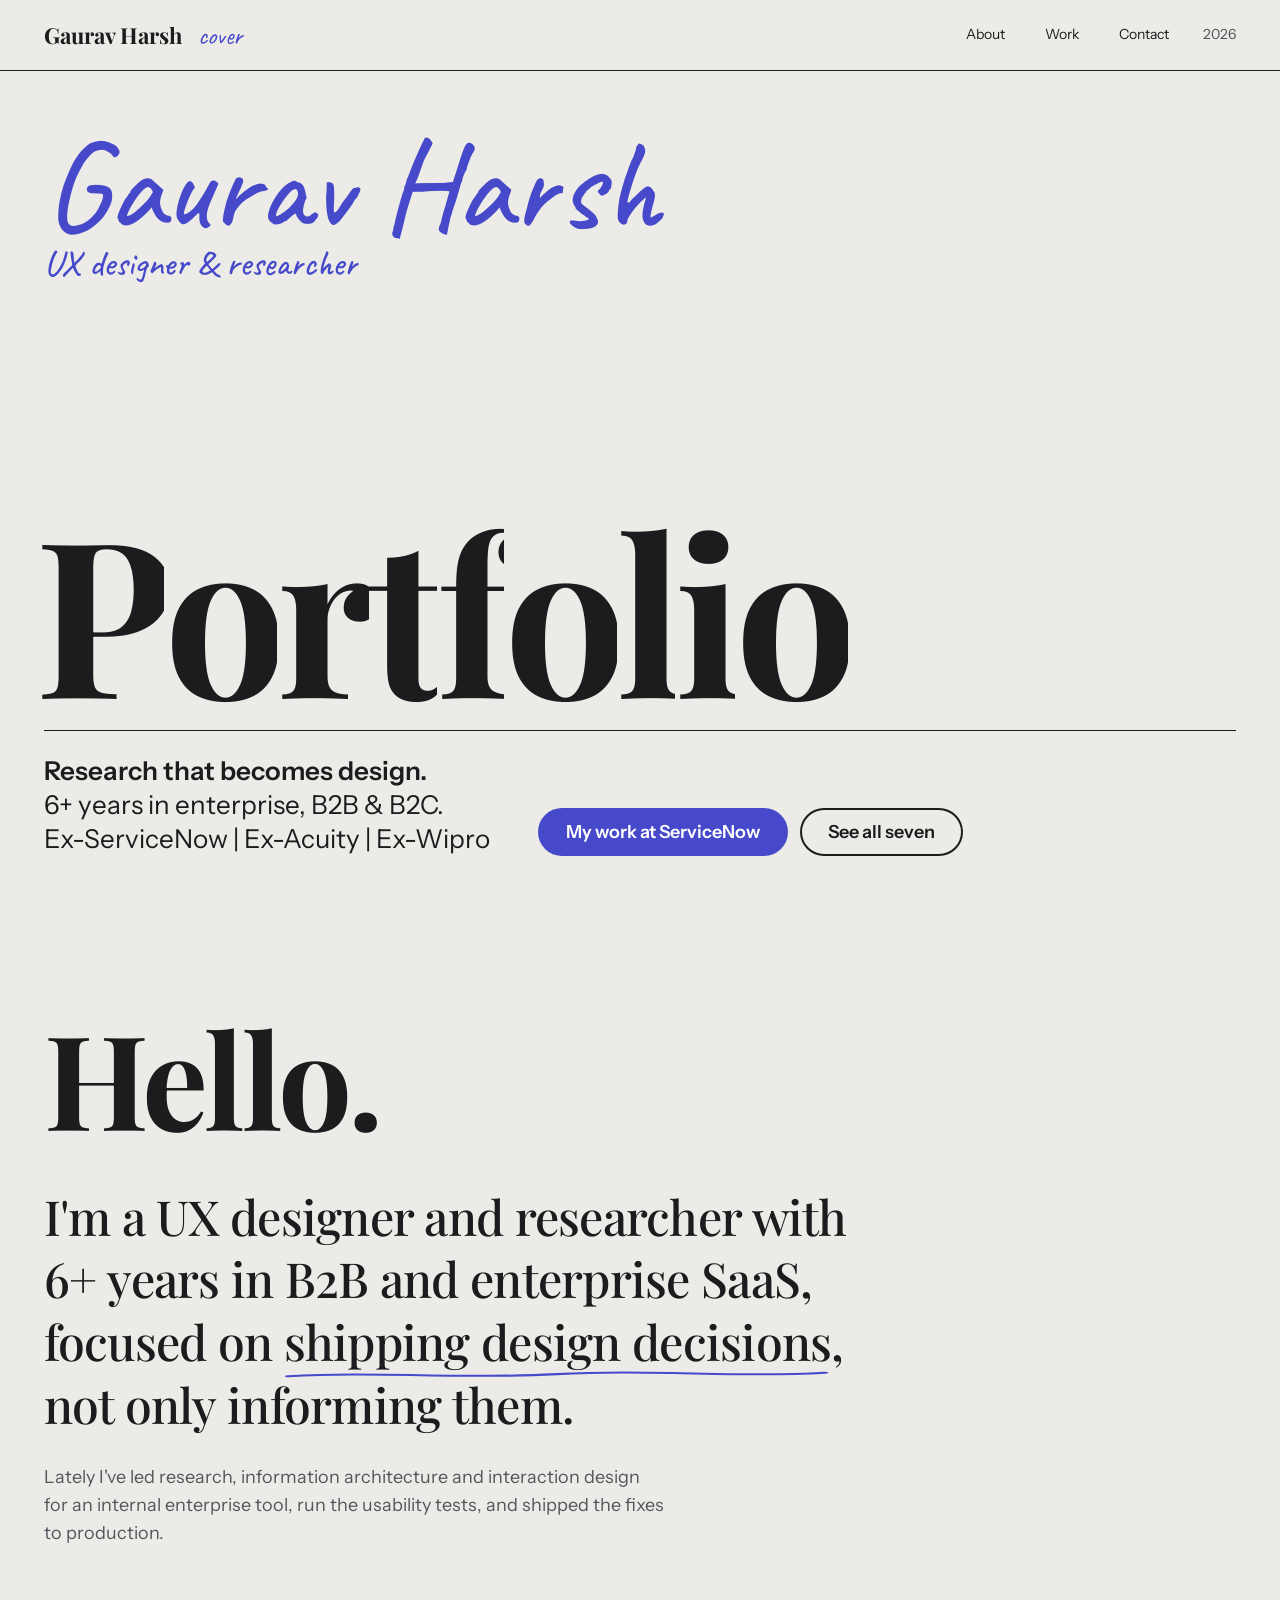
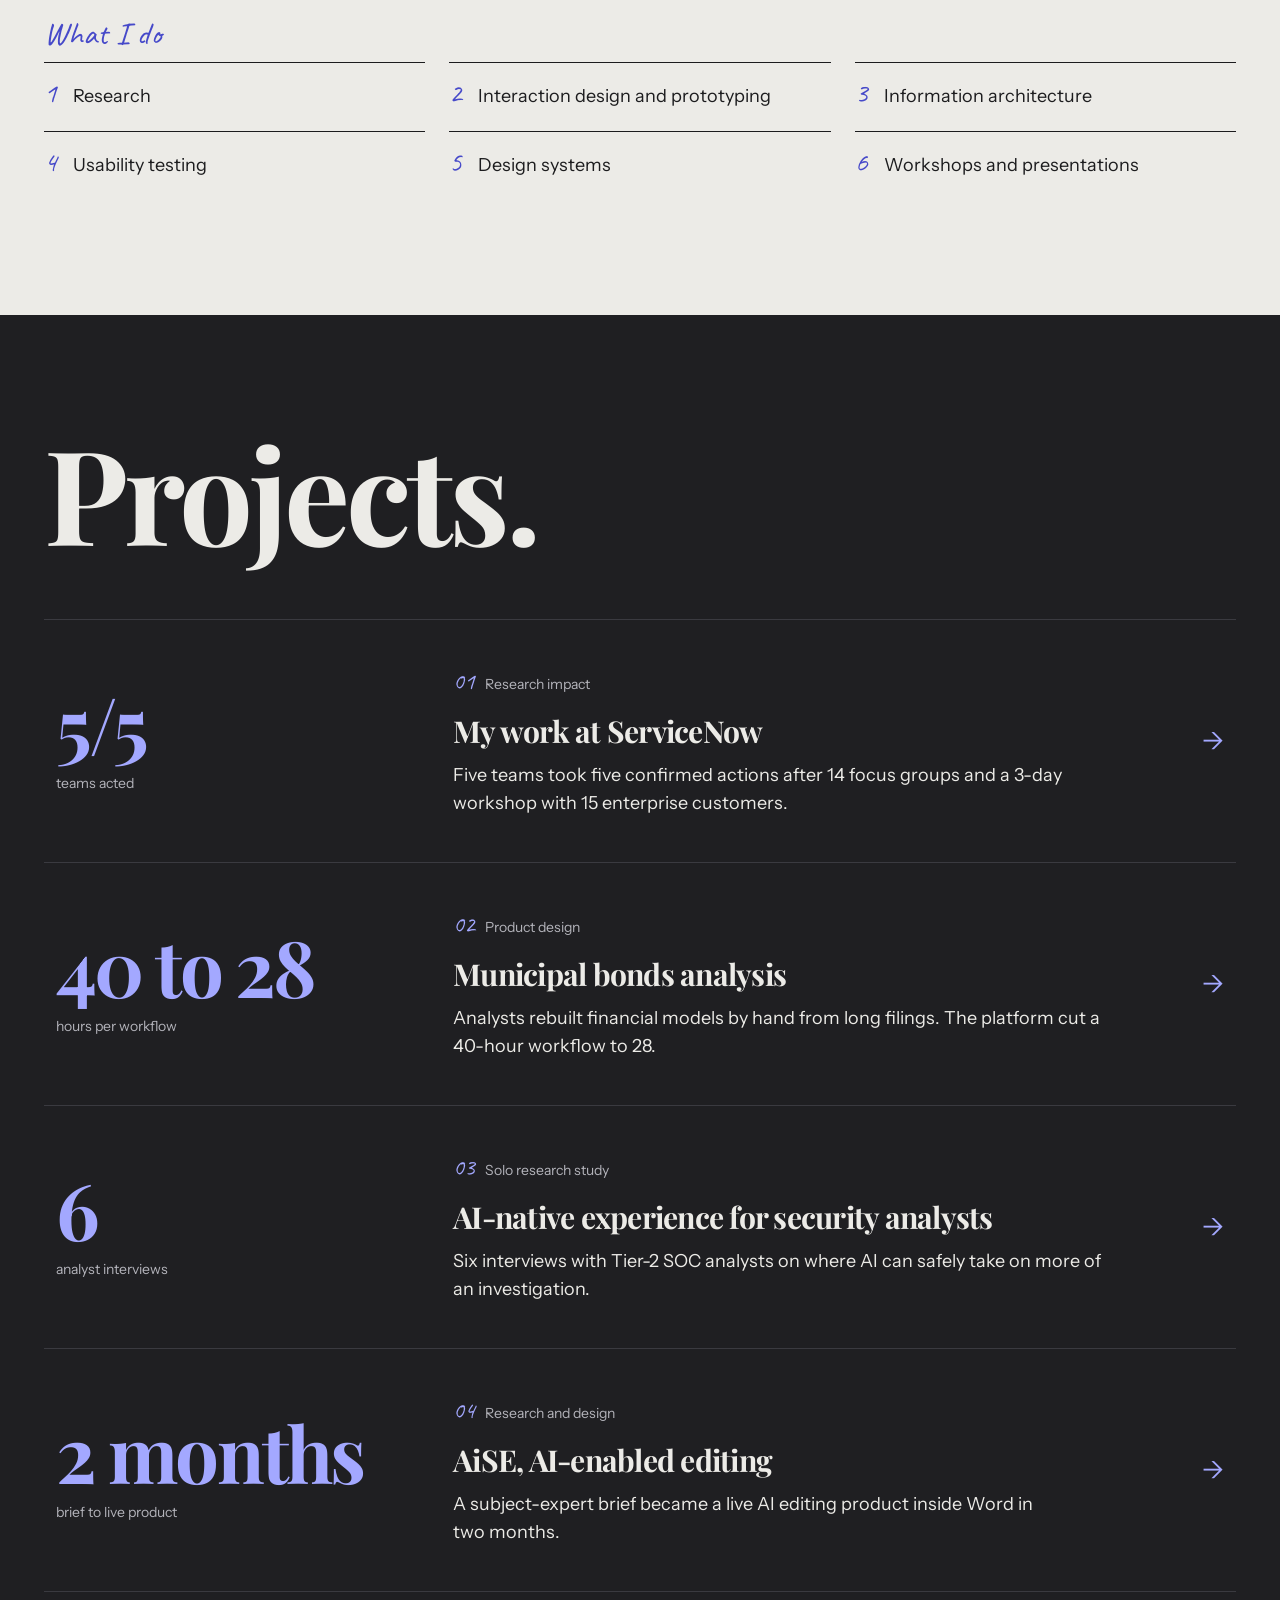
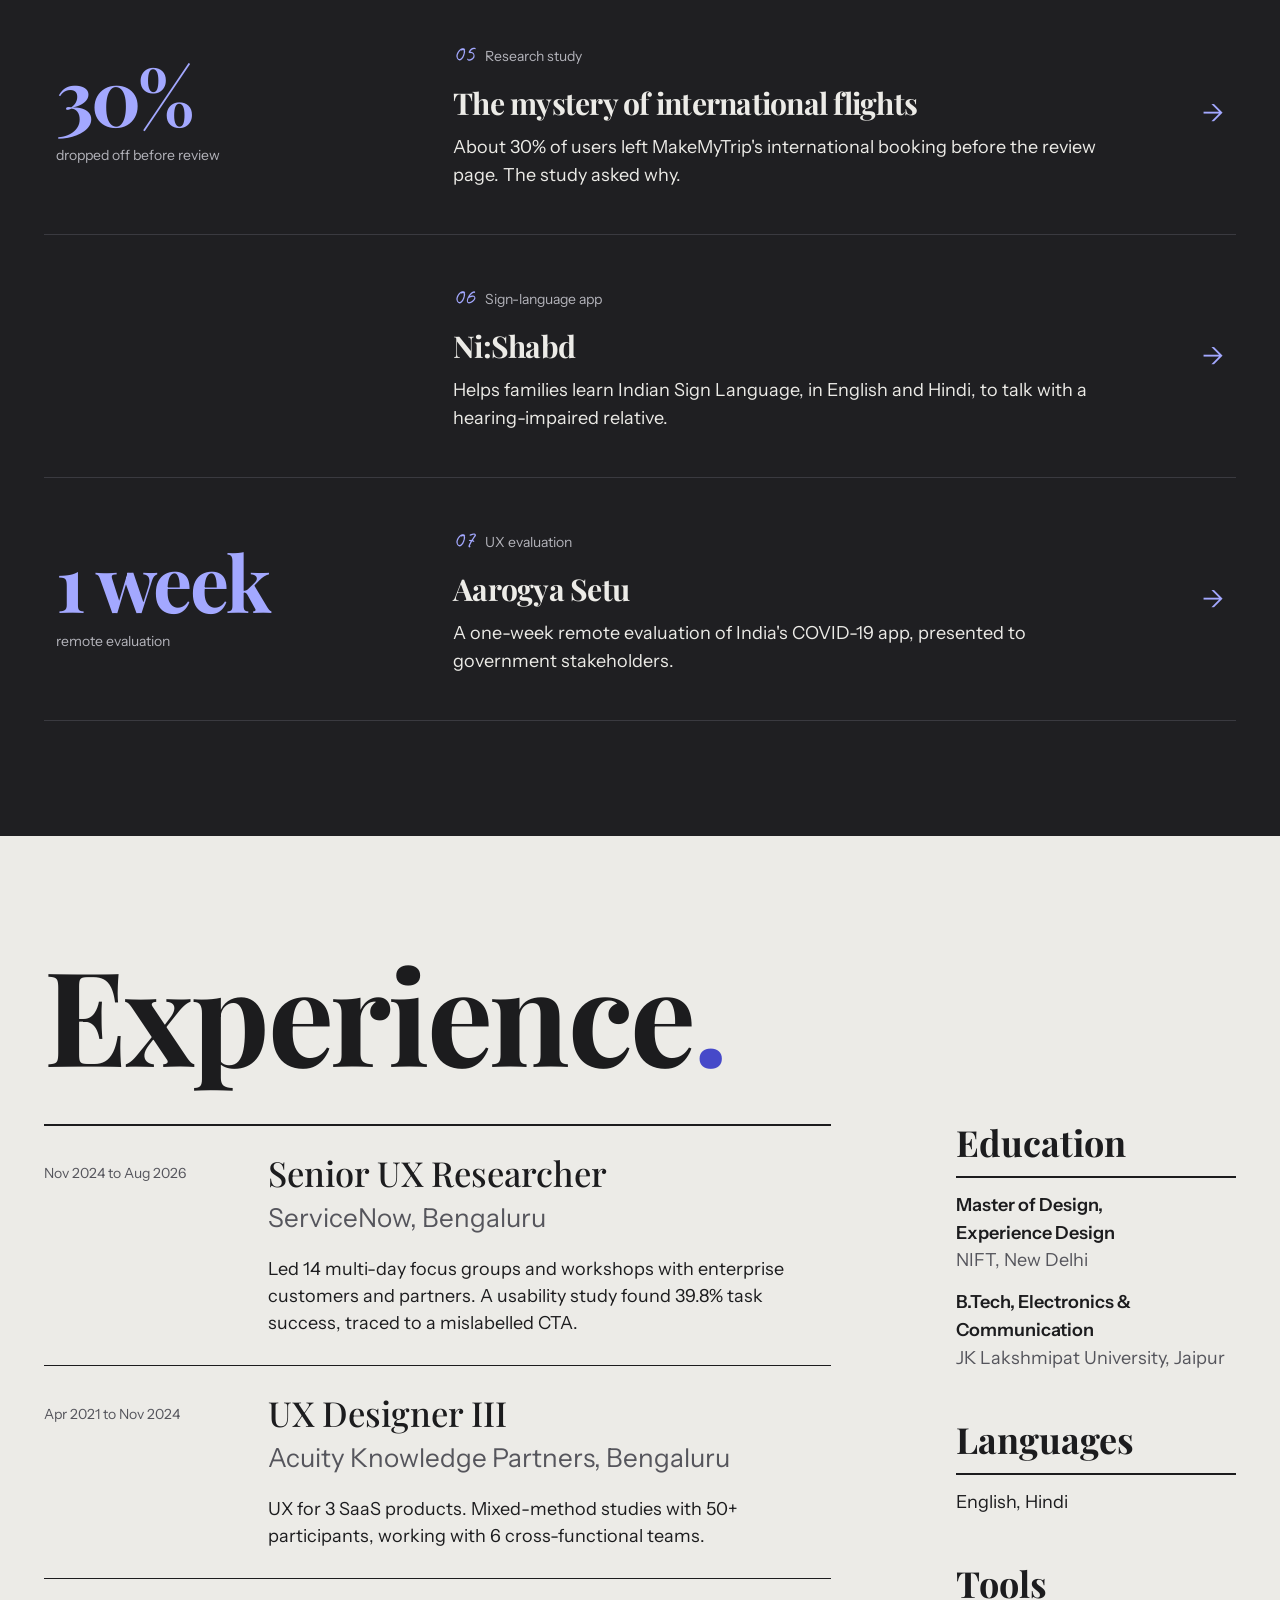
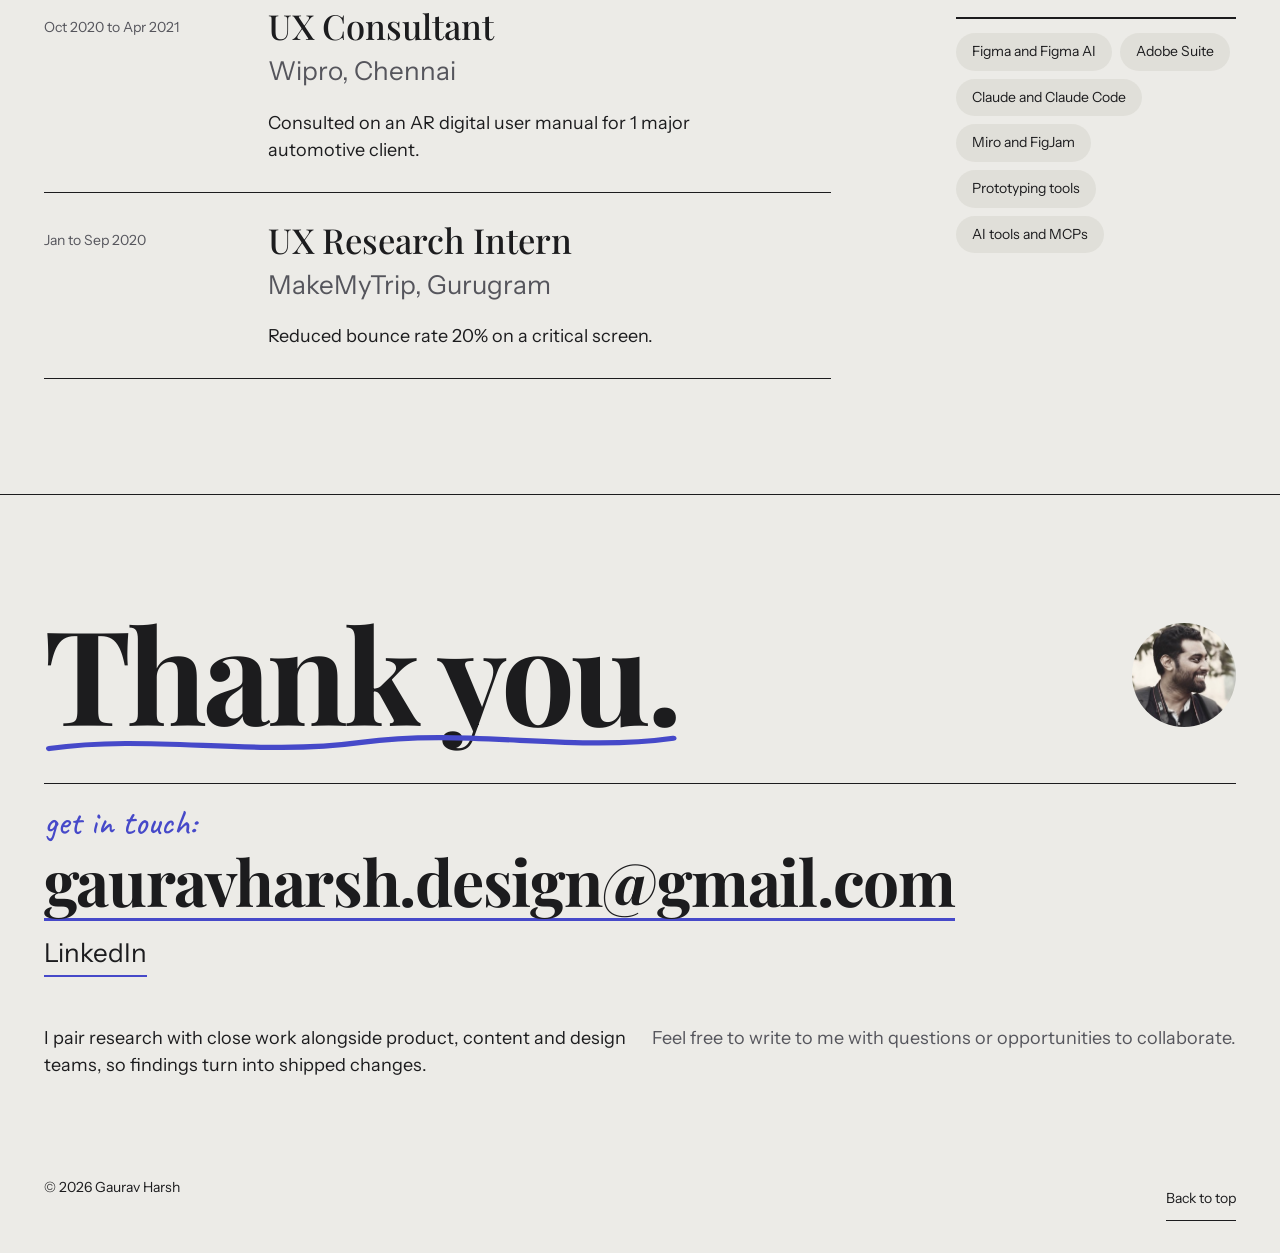
==== commit e4c3ba14: "Cover: drop proof line, rename button; case images re-exported as sharp WebP from full-size sources " ====
--- a/index.html
+++ b/index.html
@@ -45,8 +45,7 @@
   <h1 id="title"><span class="sr">Gaurav Harsh, senior UX designer and researcher. Portfolio.</span><span class="word" aria-hidden="true"><span class="l"><b style="--i:0">P</b></span><span class="l"><b style="--i:1">o</b></span><span class="l"><b style="--i:2">r</b></span><span class="l"><b style="--i:3">t</b></span><span class="l"><b style="--i:4">f</b></span><span class="l"><b style="--i:5">o</b></span><span class="l"><b style="--i:6">l</b></span><span class="l"><b style="--i:7">i</b></span><span class="l"><b style="--i:8">o</b></span></span></h1>
   <div class="meta">
     <p class="sub"><strong><span>Research that becomes design.</span></strong><span>6+ years in enterprise, B2B &amp; B2C.</span><span>Ex-ServiceNow | Ex-Acuity | Ex-Wipro</span></p>
-    <p class="proof">5 teams, 5 confirmed actions from my ServiceNow research.</p>
-    <div class="acts"><a class="btn" href="work/servicenow-research-impact.html">Read the ServiceNow case study</a><a class="btn ghost" href="#work">See all seven</a></div>
+    <div class="acts"><a class="btn" href="work/servicenow-research-impact.html">My work at ServiceNow</a><a class="btn ghost" href="#work">See all seven</a></div>
   </div>
   </div>
 </section>
--- a/assets/css/site.css
+++ b/assets/css/site.css
@@ -49,7 +49,6 @@
 .cover .meta{display:grid;gap:20px;margin-top:clamp(20px,3vw,32px);padding-top:24px;border-top:1px solid var(--ink);align-items:end;opacity:0;animation:up 800ms var(--ease) 800ms forwards}
 .cover .sub{font-size:var(--step-lead);line-height:1.3}
 .cover .sub span{display:block}
-.cover .proof{font-size:var(--step-lead);line-height:1.3;color:var(--pen);font-weight:600}
 .cover .acts{display:flex;gap:12px;flex-wrap:wrap}
 .btn.ghost{background:transparent;color:var(--ink);box-shadow:inset 0 0 0 2px var(--ink)}
 .btn.ghost:hover{background:var(--ink);color:var(--bg);opacity:1}
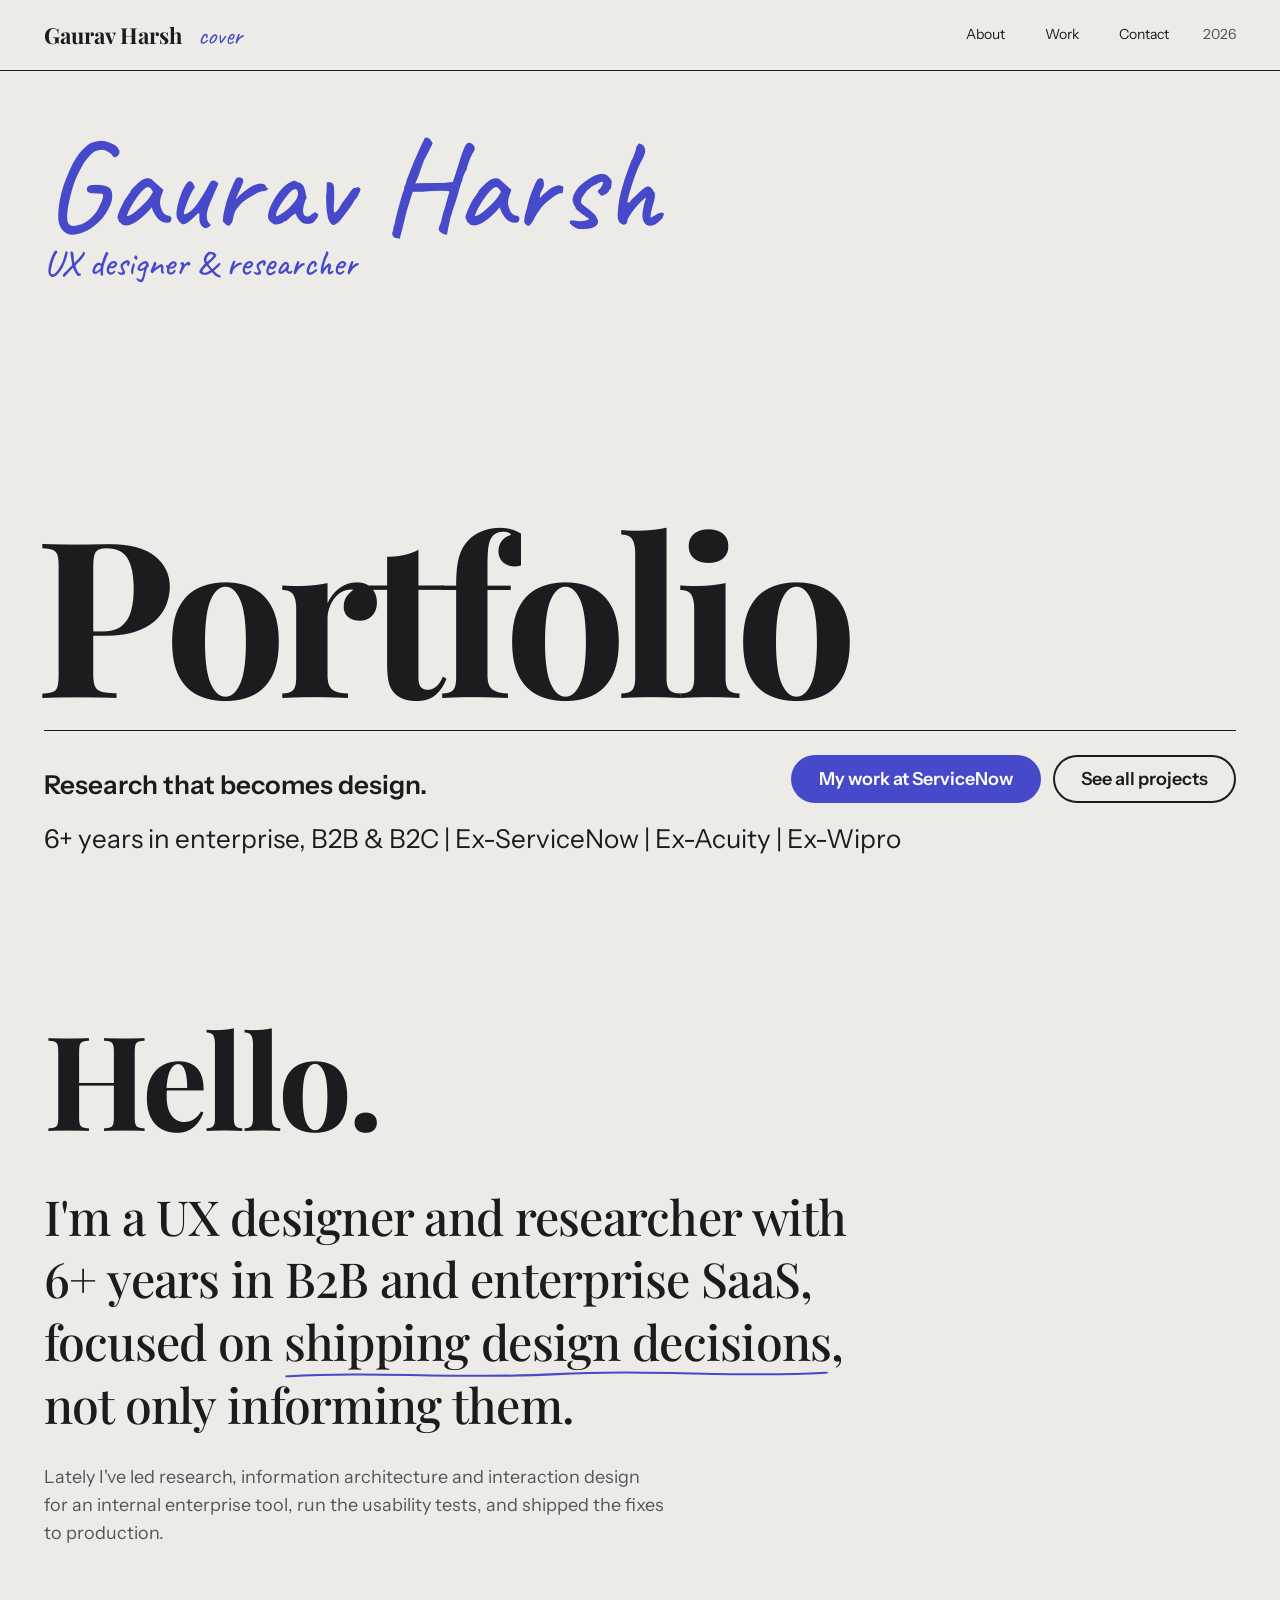
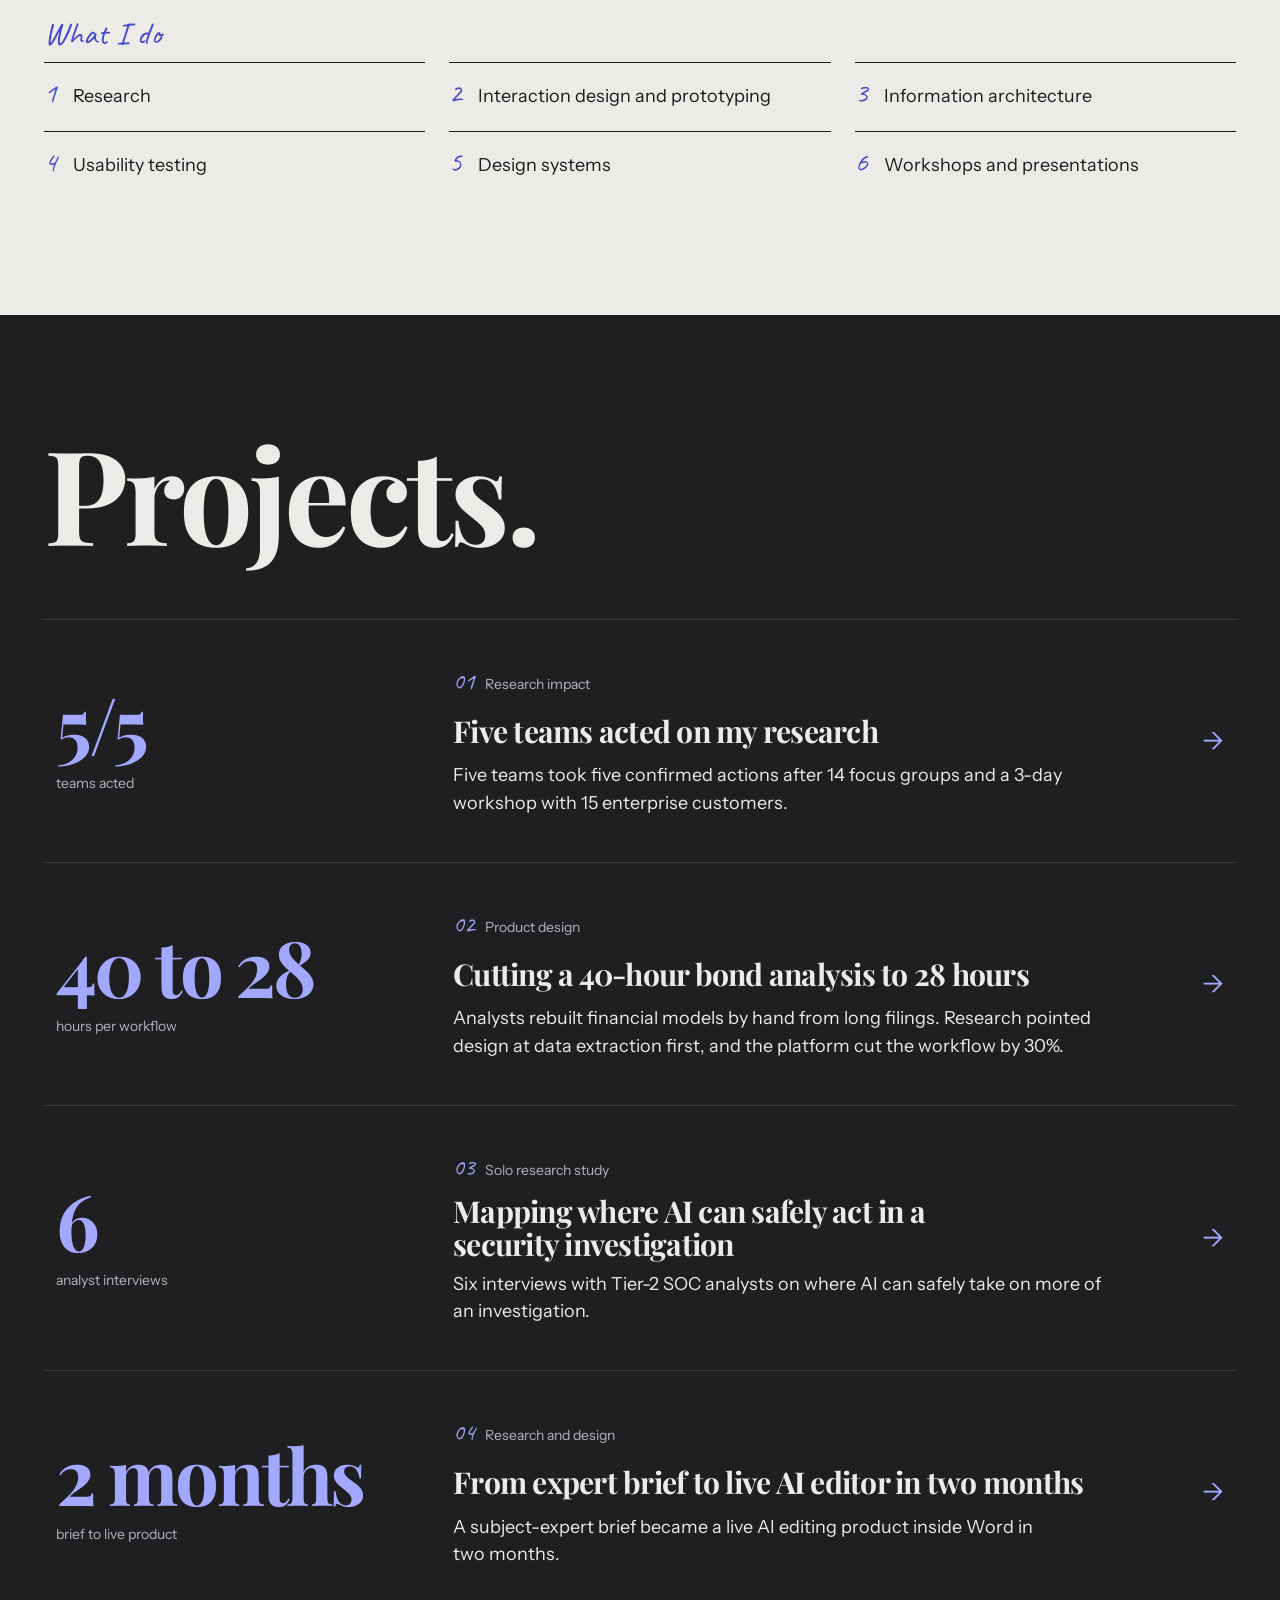
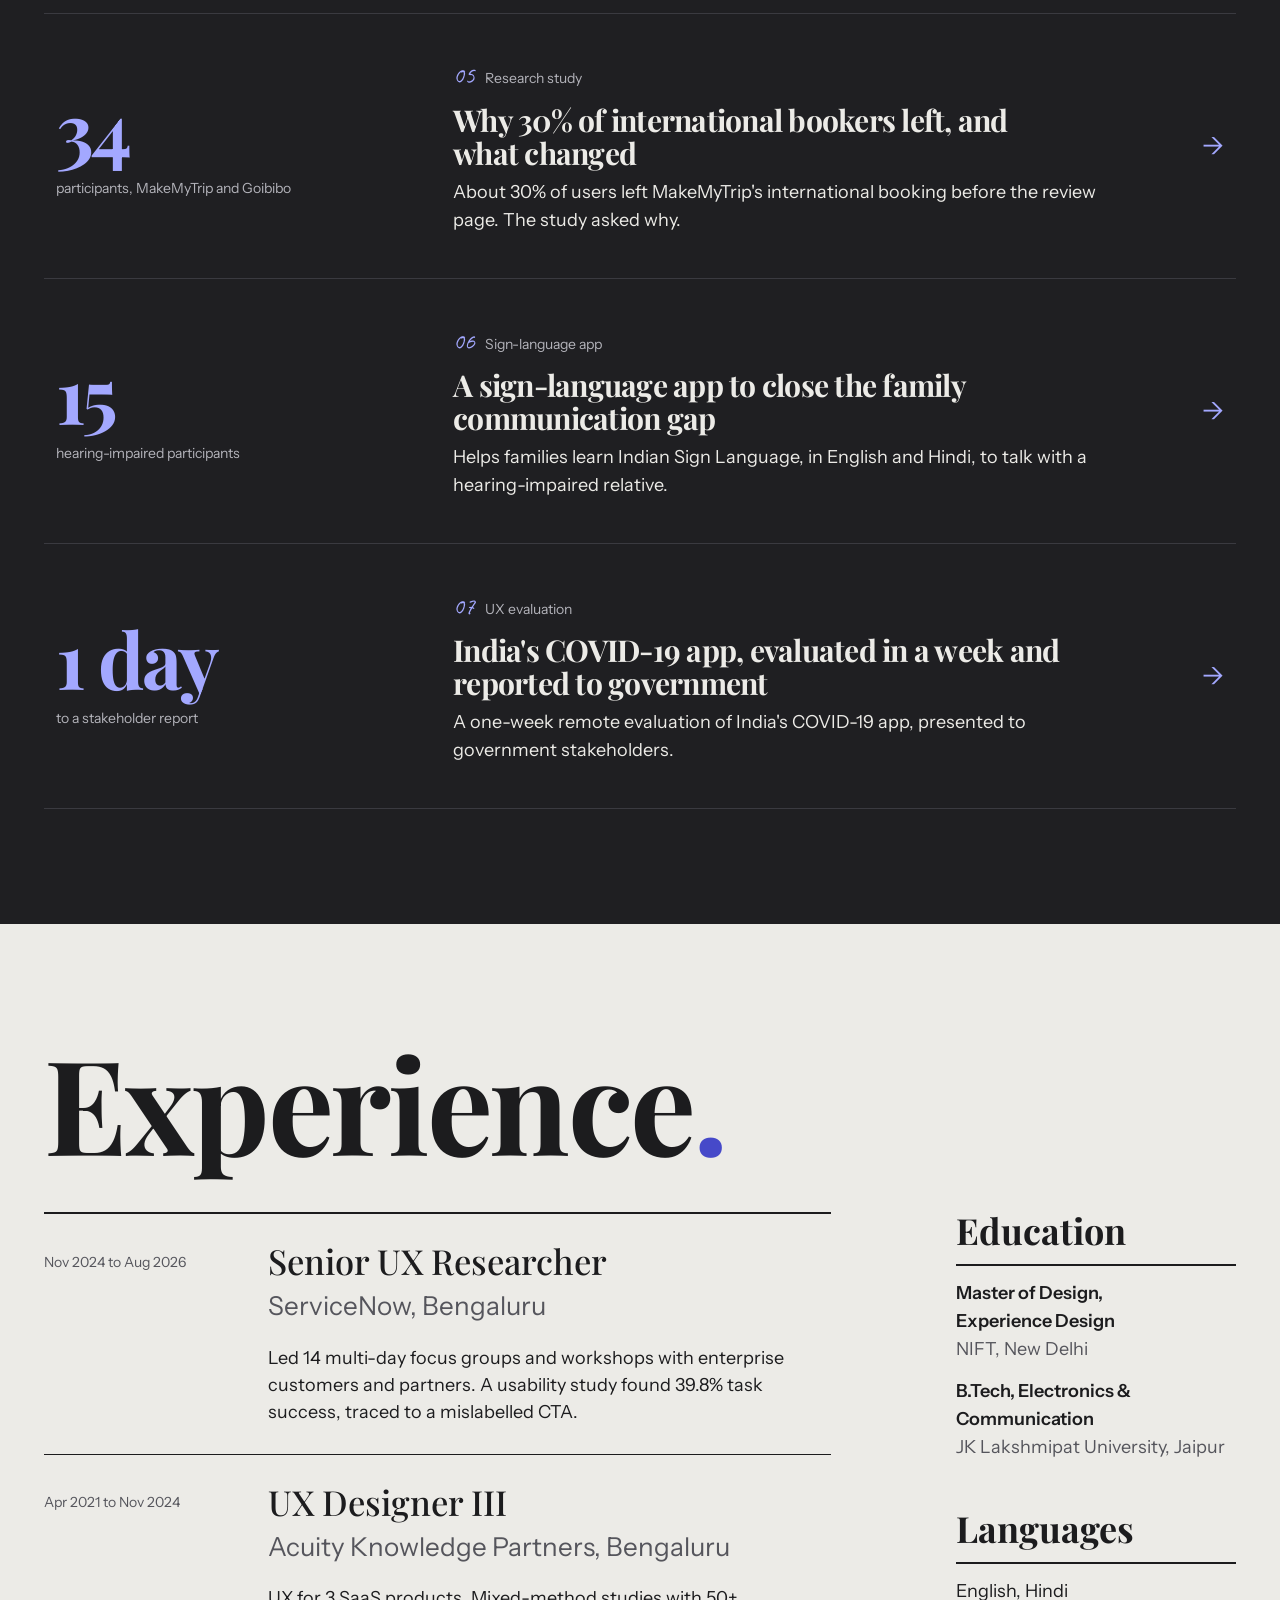
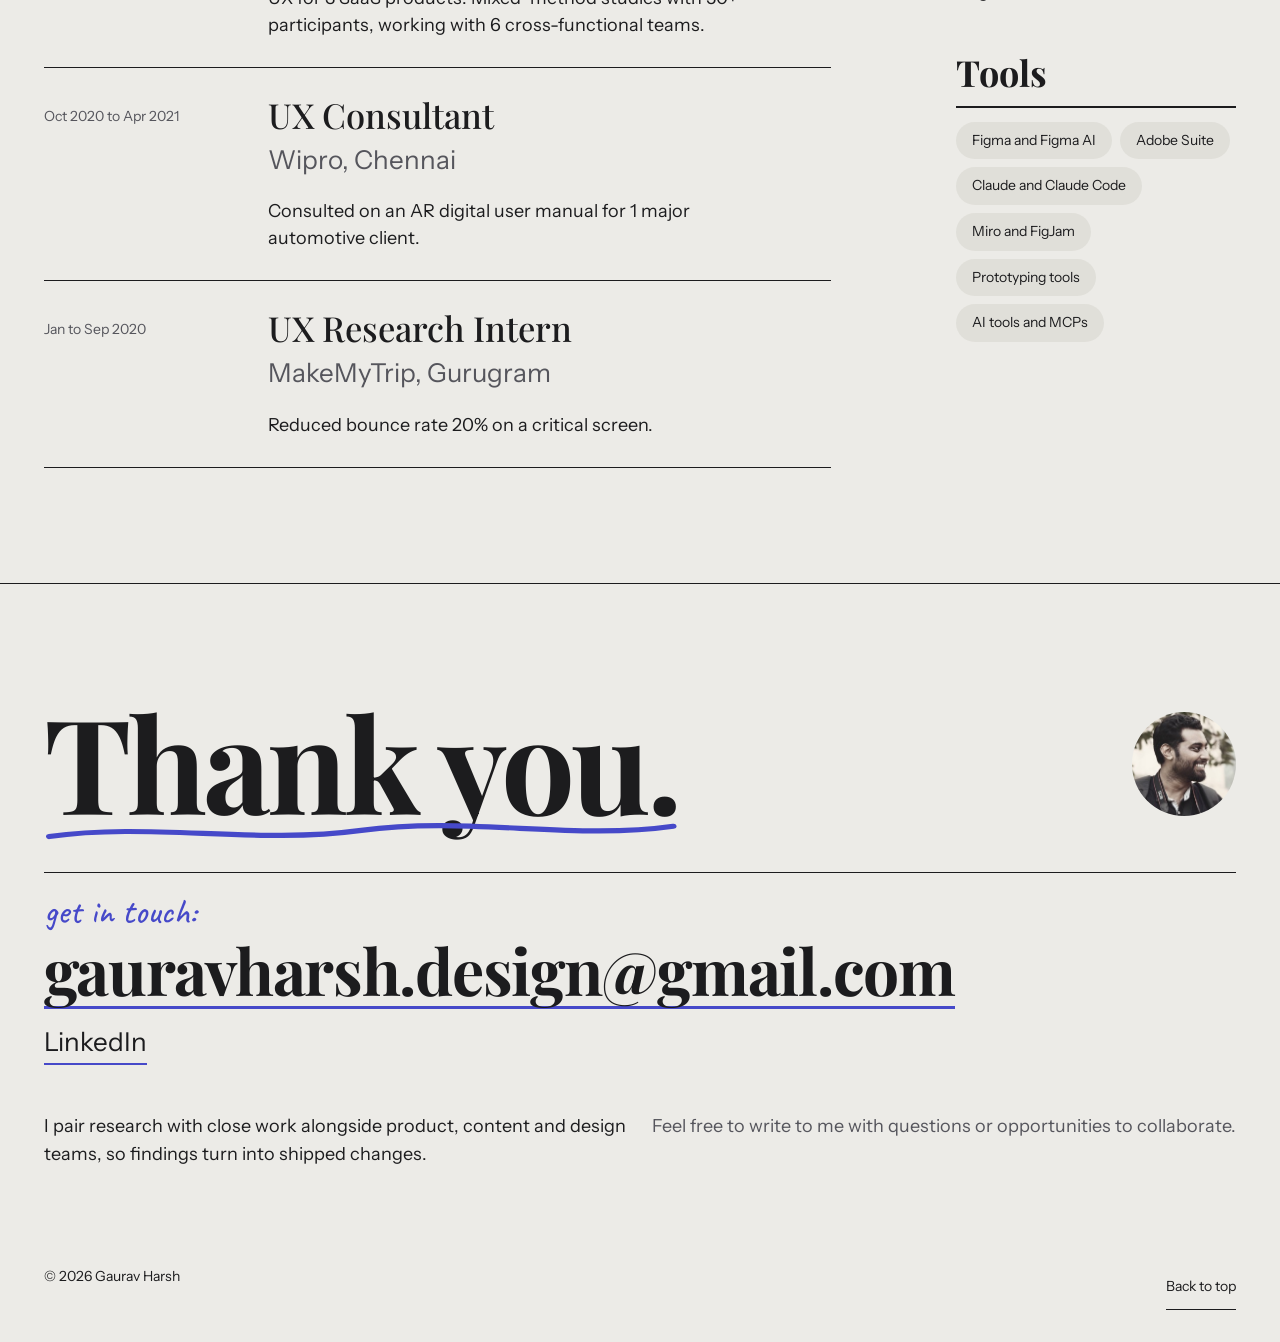
==== commit b9f42060: "Cover: unclip f, one-line statement on desktop, buttons right, See all projects; outcome-based proje" ====
--- a/index.html
+++ b/index.html
@@ -44,8 +44,8 @@
   <div class="base">
   <h1 id="title"><span class="sr">Gaurav Harsh, senior UX designer and researcher. Portfolio.</span><span class="word" aria-hidden="true"><span class="l"><b style="--i:0">P</b></span><span class="l"><b style="--i:1">o</b></span><span class="l"><b style="--i:2">r</b></span><span class="l"><b style="--i:3">t</b></span><span class="l"><b style="--i:4">f</b></span><span class="l"><b style="--i:5">o</b></span><span class="l"><b style="--i:6">l</b></span><span class="l"><b style="--i:7">i</b></span><span class="l"><b style="--i:8">o</b></span></span></h1>
   <div class="meta">
-    <p class="sub"><strong><span>Research that becomes design.</span></strong><span>6+ years in enterprise, B2B &amp; B2C.</span><span>Ex-ServiceNow | Ex-Acuity | Ex-Wipro</span></p>
-    <div class="acts"><a class="btn" href="work/servicenow-research-impact.html">My work at ServiceNow</a><a class="btn ghost" href="#work">See all seven</a></div>
+    <p class="sub"><strong><span>Research that becomes design.</span></strong><span class="line"><span class="yrs">6+ years in enterprise, B2B &amp; B2C<i>.</i></span><span class="ex">Ex-ServiceNow | Ex-Acuity | Ex-Wipro</span></span></p>
+    <div class="acts"><a class="btn" href="work/servicenow-research-impact.html">My work at ServiceNow</a><a class="btn ghost" href="#work">See all projects</a></div>
   </div>
   </div>
 </section>
@@ -68,7 +68,7 @@
       <p class="fig"><b>5/5</b><span>teams acted</span></p>
       <div class="txt">
         <p class="kind"><span class="n" aria-hidden="true">01</span>Research impact</p>
-        <h3><a href="work/servicenow-research-impact.html">My work at ServiceNow</a></h3>
+        <h3><a href="work/servicenow-research-impact.html">Five teams acted on my research</a></h3>
         <p>Five teams took five confirmed actions after 14 focus groups and a 3-day workshop with 15 enterprise customers.</p>
       </div>
       <span class="go" aria-hidden="true">&#8594;</span>
@@ -77,8 +77,8 @@
       <p class="fig"><b>40 to 28</b><span>hours per workflow</span></p>
       <div class="txt">
         <p class="kind"><span class="n" aria-hidden="true">02</span>Product design</p>
-        <h3><a href="work/municipal-bonds.html">Municipal bonds analysis</a></h3>
-        <p>Analysts rebuilt financial models by hand from long filings. The platform cut a 40-hour workflow to 28.</p>
+        <h3><a href="work/municipal-bonds.html">Cutting a 40-hour bond analysis to 28 hours</a></h3>
+        <p>Analysts rebuilt financial models by hand from long filings. Research pointed design at data extraction first, and the platform cut the workflow by 30%.</p>
       </div>
       <span class="go" aria-hidden="true">&#8594;</span>
     </li>
@@ -86,7 +86,7 @@
       <p class="fig"><b>6</b><span>analyst interviews</span></p>
       <div class="txt">
         <p class="kind"><span class="n" aria-hidden="true">03</span>Solo research study</p>
-        <h3><a href="work/soc-ai-native-research.html">AI-native experience for security analysts</a></h3>
+        <h3><a href="work/soc-ai-native-research.html">Mapping where AI can safely act in a security investigation</a></h3>
         <p>Six interviews with Tier-2 SOC analysts on where AI can safely take on more of an investigation.</p>
       </div>
       <span class="go" aria-hidden="true">&#8594;</span>
@@ -95,34 +95,34 @@
       <p class="fig"><b>2 months</b><span>brief to live product</span></p>
       <div class="txt">
         <p class="kind"><span class="n" aria-hidden="true">04</span>Research and design</p>
-        <h3><a href="work/aise-ai-editing.html">AiSE, AI-enabled editing</a></h3>
+        <h3><a href="work/aise-ai-editing.html">From expert brief to live AI editor in two months</a></h3>
         <p>A subject-expert brief became a live AI editing product inside Word in two months.</p>
       </div>
       <span class="go" aria-hidden="true">&#8594;</span>
     </li>
     <li class="proj rv">
-      <p class="fig"><b>30%</b><span>dropped off before review</span></p>
+      <p class="fig"><b>34</b><span>participants, MakeMyTrip and Goibibo</span></p>
       <div class="txt">
         <p class="kind"><span class="n" aria-hidden="true">05</span>Research study</p>
-        <h3><a href="work/international-flights.html">The mystery of international flights</a></h3>
+        <h3><a href="work/international-flights.html">Why 30% of international bookers left, and what changed</a></h3>
         <p>About 30% of users left MakeMyTrip's international booking before the review page. The study asked why.</p>
       </div>
       <span class="go" aria-hidden="true">&#8594;</span>
     </li>
     <li class="proj rv">
-      <p class="fig"></p>
+      <p class="fig"><b>15</b><span>hearing-impaired participants</span></p>
       <div class="txt">
         <p class="kind"><span class="n" aria-hidden="true">06</span>Sign-language app</p>
-        <h3><a href="work/nishabd.html">Ni:Shabd</a></h3>
+        <h3><a href="work/nishabd.html">A sign-language app to close the family communication gap</a></h3>
         <p>Helps families learn Indian Sign Language, in English and Hindi, to talk with a hearing-impaired relative.</p>
       </div>
       <span class="go" aria-hidden="true">&#8594;</span>
     </li>
     <li class="proj rv">
-      <p class="fig"><b>1 week</b><span>remote evaluation</span></p>
+      <p class="fig"><b>1 day</b><span>to a stakeholder report</span></p>
       <div class="txt">
         <p class="kind"><span class="n" aria-hidden="true">07</span>UX evaluation</p>
-        <h3><a href="work/aarogya-setu.html">Aarogya Setu</a></h3>
+        <h3><a href="work/aarogya-setu.html">India's COVID-19 app, evaluated in a week and reported to government</a></h3>
         <p>A one-week remote evaluation of India's COVID-19 app, presented to government stakeholders.</p>
       </div>
       <span class="go" aria-hidden="true">&#8594;</span>
--- a/assets/css/site.css
+++ b/assets/css/site.css
@@ -44,7 +44,7 @@
 .cover .tag{font-size:1.5rem;margin-top:-.15em}
 .cover h1{font-family:var(--font-display);font-weight:700;font-size:var(--step-cover);line-height:.82;letter-spacing:-.045em;display:flex;margin-left:-.04em}
 .cover h1 .word{display:flex}
-.cover h1 .l{display:block;overflow:hidden;padding-bottom:.12em;margin-bottom:-.12em}
+.cover h1 .l{display:block;overflow:hidden;padding:0 .08em .12em 0;margin:0 -.08em -.12em 0}
 .cover h1 b{display:block;font-weight:inherit;transform:translateY(110%);animation:rise 1000ms var(--ease) forwards;animation-delay:calc(var(--i) * 55ms)}
 .cover .meta{display:grid;gap:20px;margin-top:clamp(20px,3vw,32px);padding-top:24px;border-top:1px solid var(--ink);align-items:end;opacity:0;animation:up 800ms var(--ease) 800ms forwards}
 .cover .sub{font-size:var(--step-lead);line-height:1.3}
@@ -53,8 +53,8 @@
 .btn.ghost{background:transparent;color:var(--ink);box-shadow:inset 0 0 0 2px var(--ink)}
 .btn.ghost:hover{background:var(--ink);color:var(--bg);opacity:1}
 .cover .sub strong{font-weight:600}
-@media (min-width:601px){.cover .name-hand{font-size:6rem}.cover .tag{font-size:1.875rem}}
-@media (min-width:1001px){.cover h1{font-size:min(17vw,34svh)}.cover .name-hand{font-size:8rem}.cover .tag{font-size:2.25rem}.cover .meta{grid-template-columns:auto 1fr auto;gap:48px}}
+@media (min-width:601px){.cover .acts{justify-content:flex-end}.cover .name-hand{font-size:6rem}.cover .tag{font-size:1.875rem}}
+@media (min-width:1001px){.cover h1{font-size:min(17vw,34svh)}.cover .name-hand{font-size:8rem}.cover .tag{font-size:2.25rem}.cover .meta{grid-template-columns:1fr auto;gap:20px 48px}.cover .sub{display:contents}.cover .sub strong{grid-area:1/1;align-self:end}.cover .acts{grid-area:1/2}.cover .sub .line{grid-area:2/1/3/3;white-space:nowrap}.cover .sub .yrs,.cover .sub .ex{display:inline}.cover .sub .yrs i{display:none}.cover .sub .yrs::after{content:" | "}.cover .acts{justify-content:flex-end}}
 @keyframes rise{to{transform:none}}
 @keyframes up{from{opacity:0;transform:translateY(16px)}to{opacity:1;transform:none}}
 
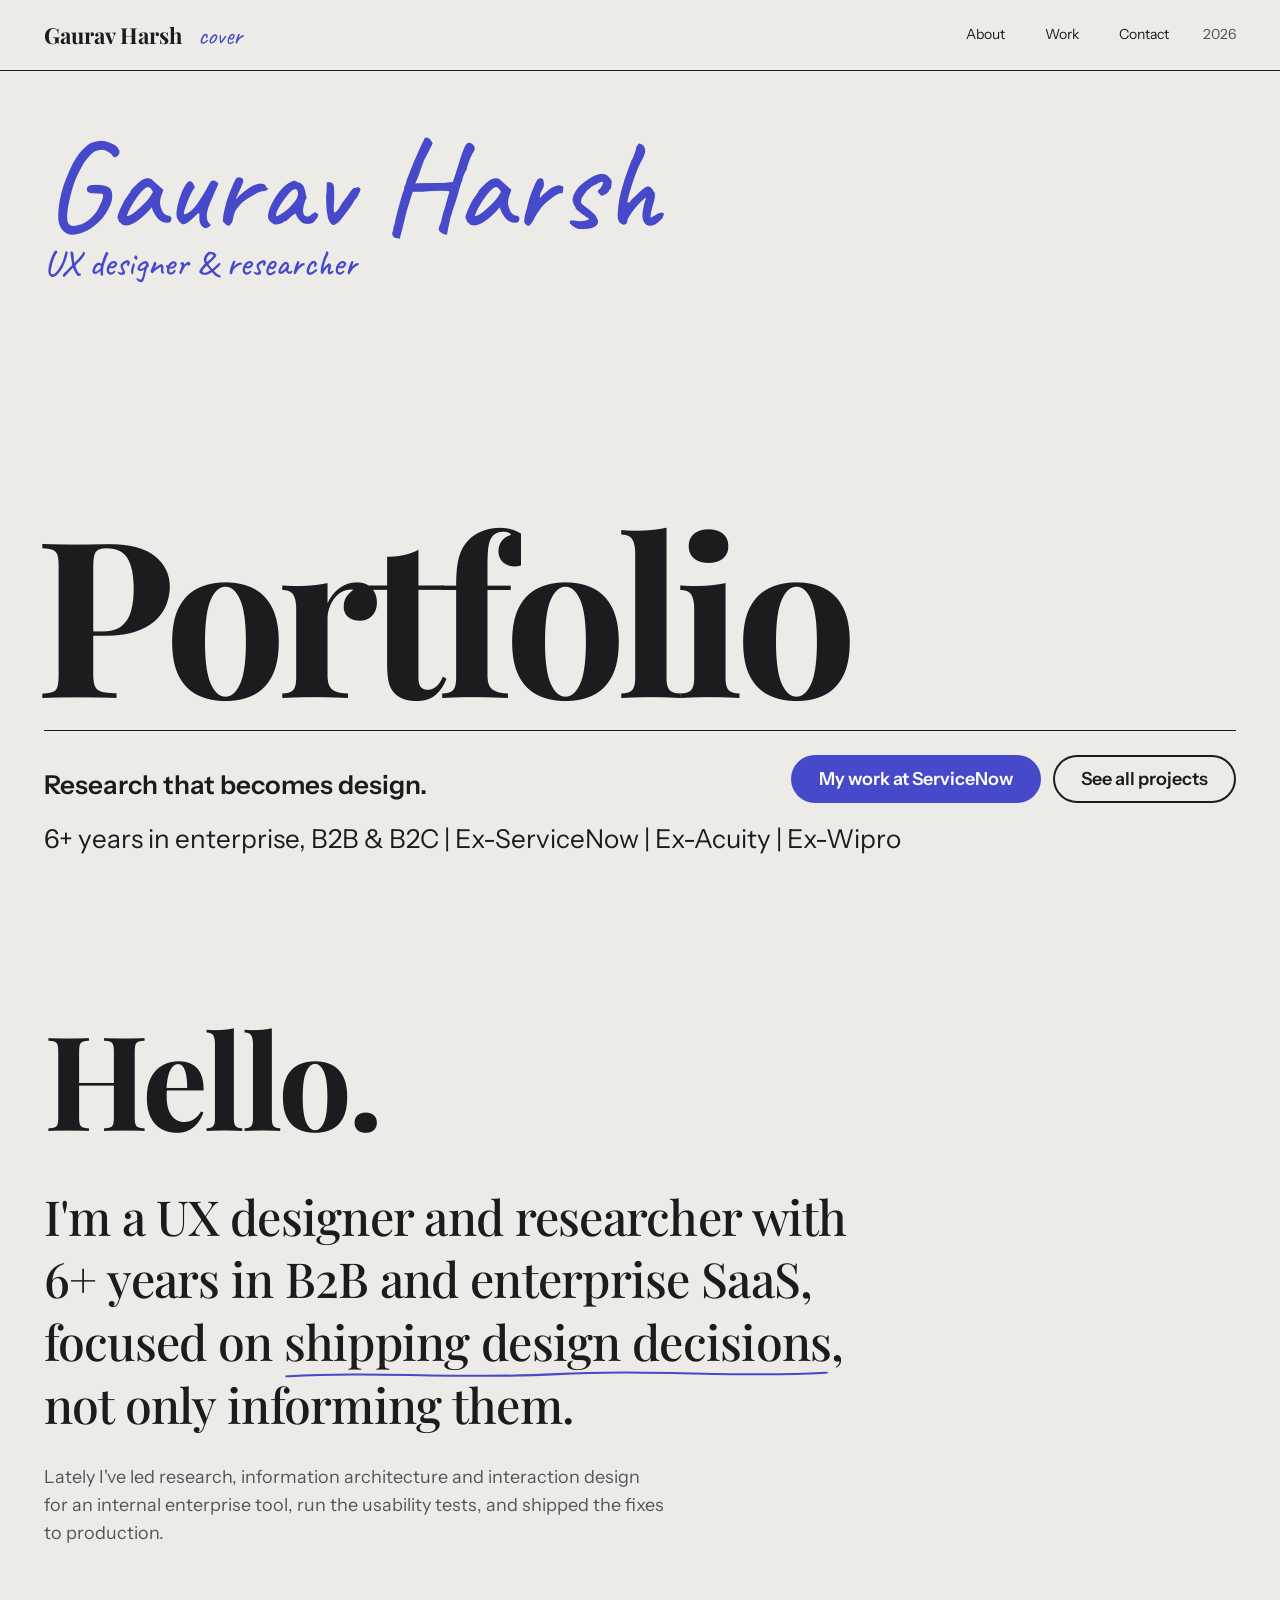
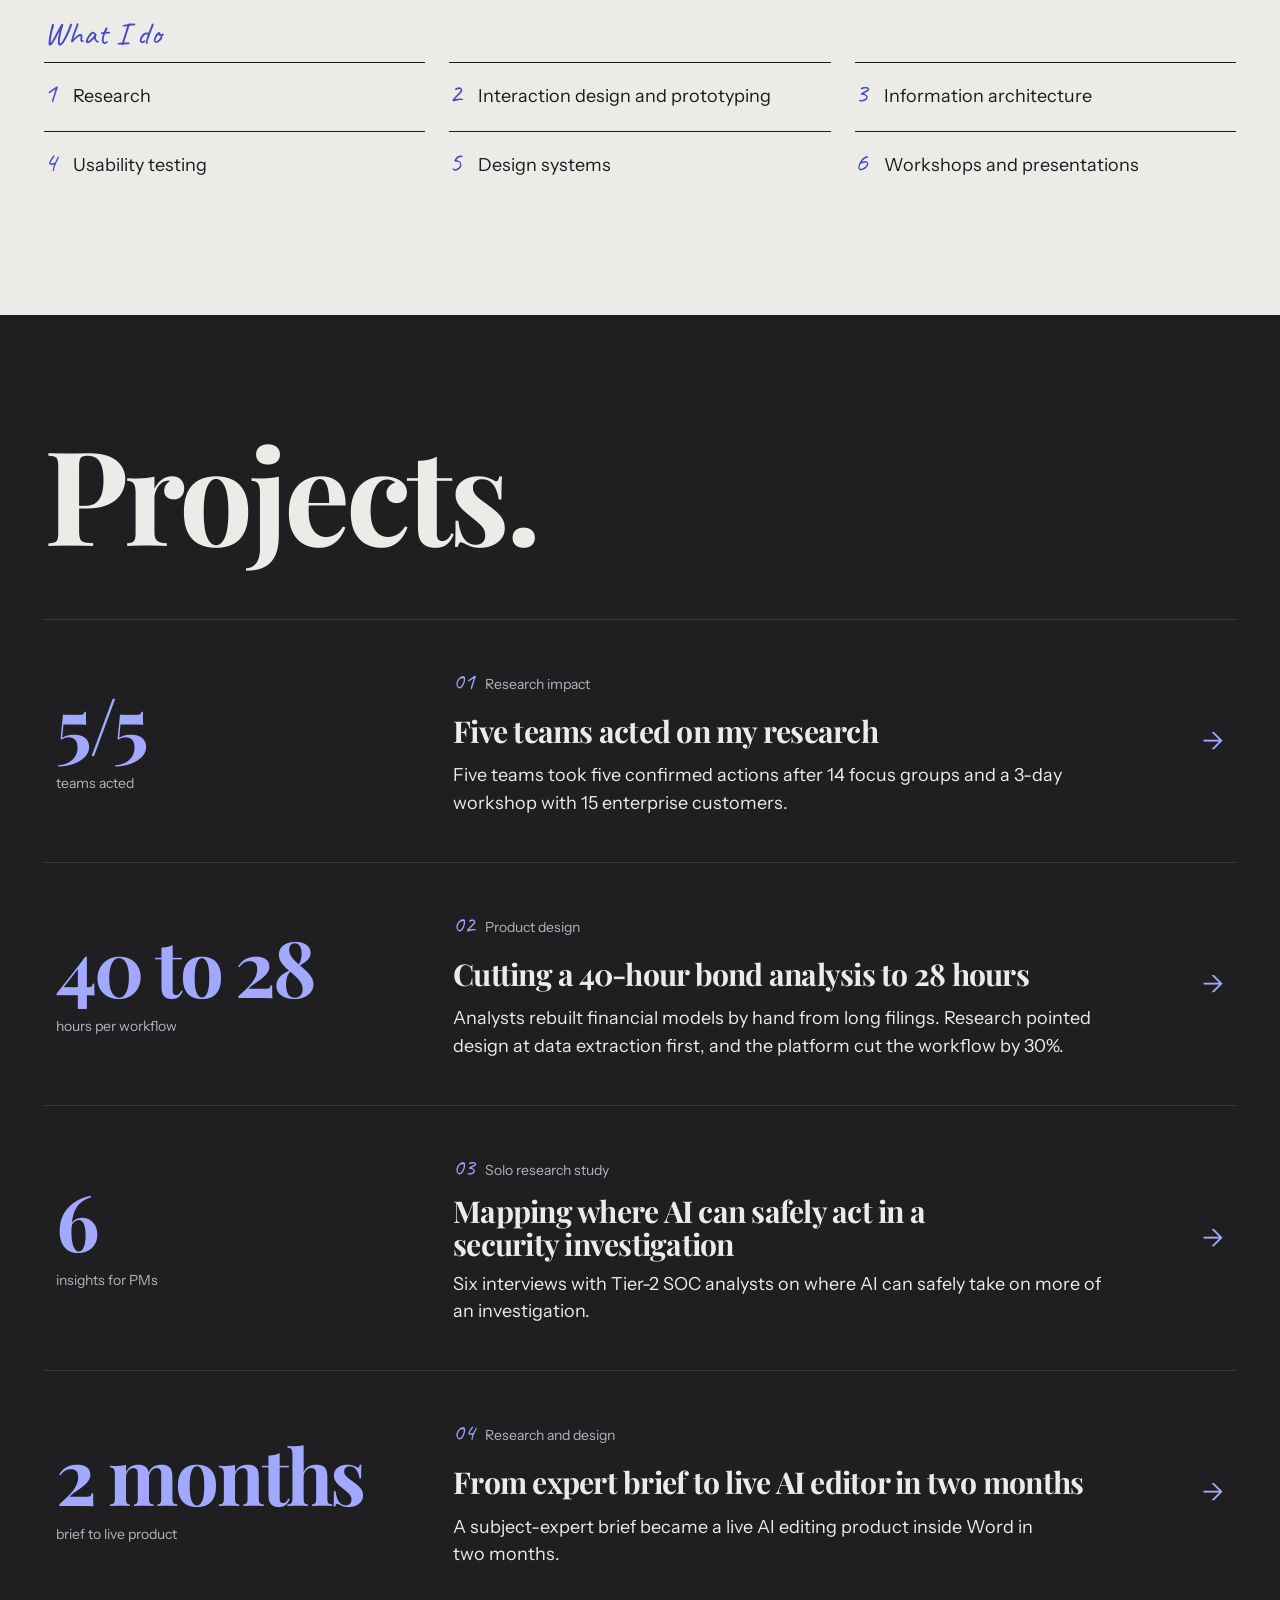
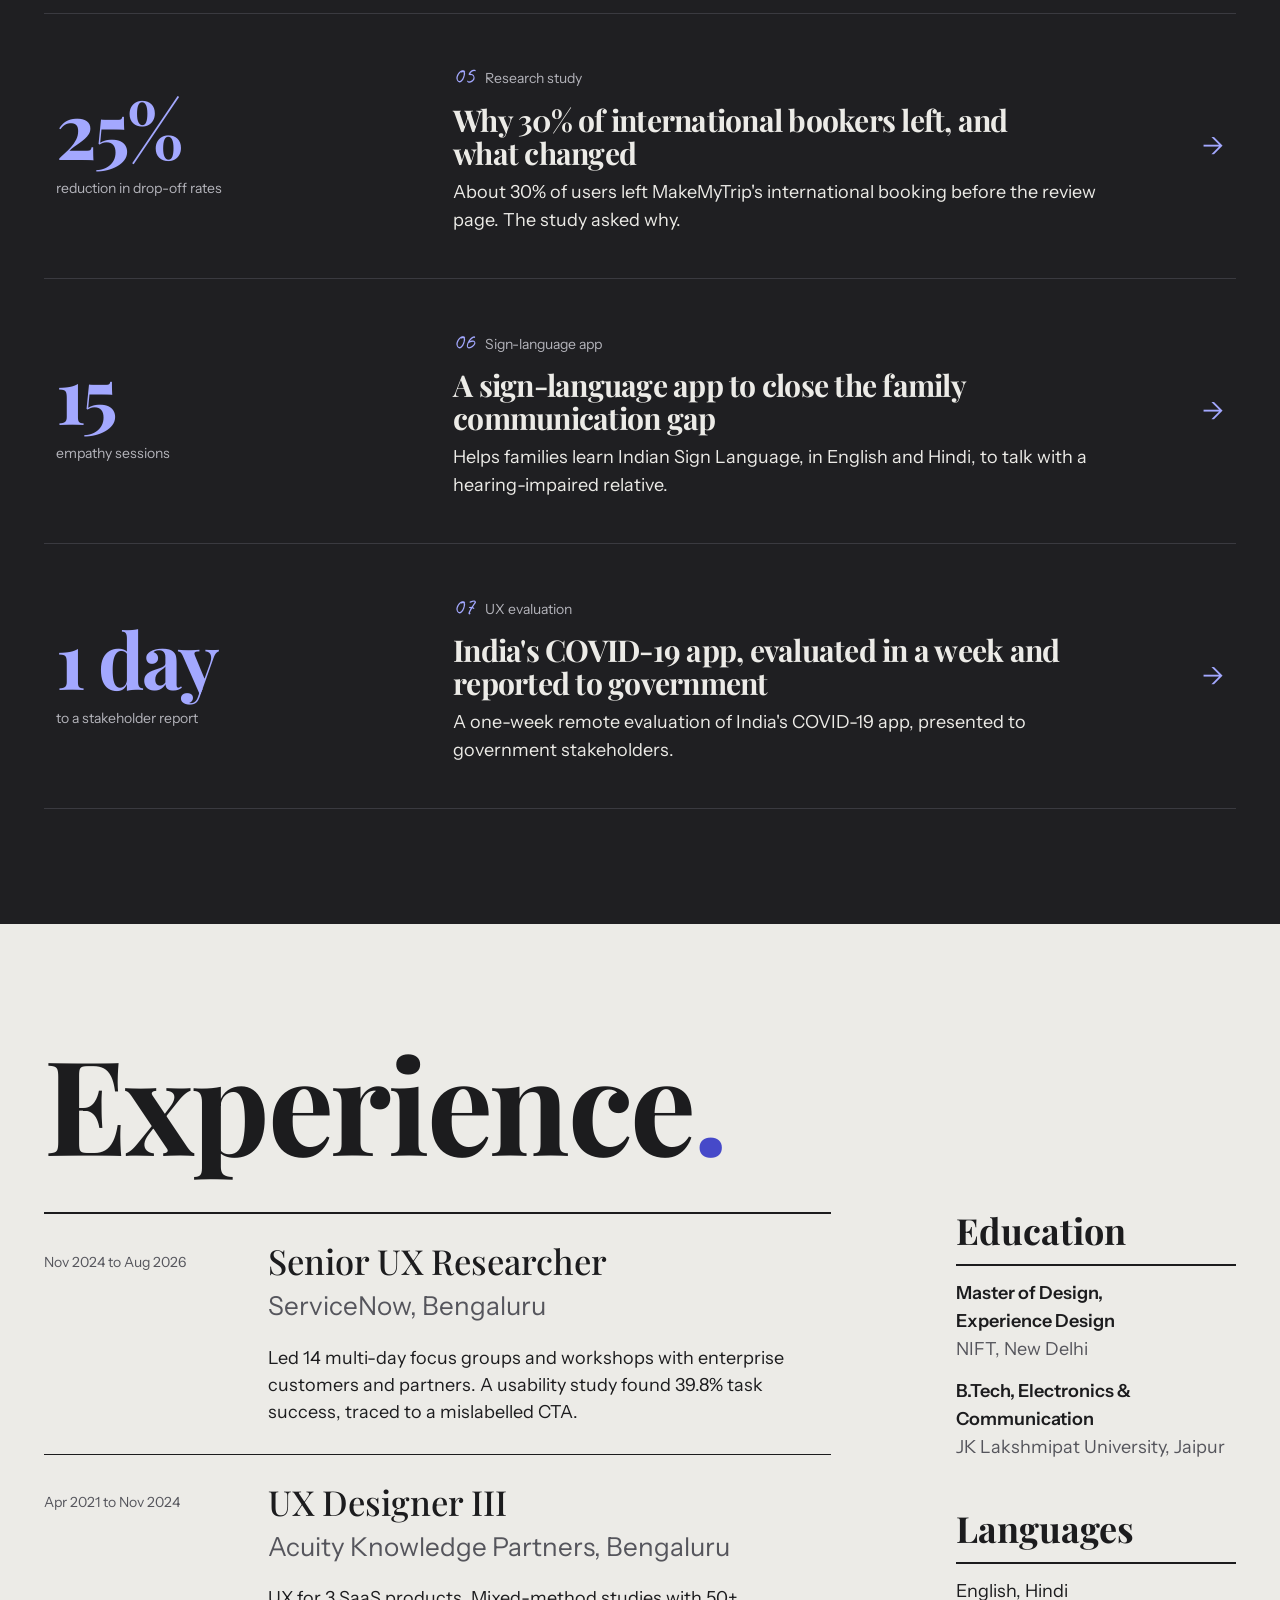
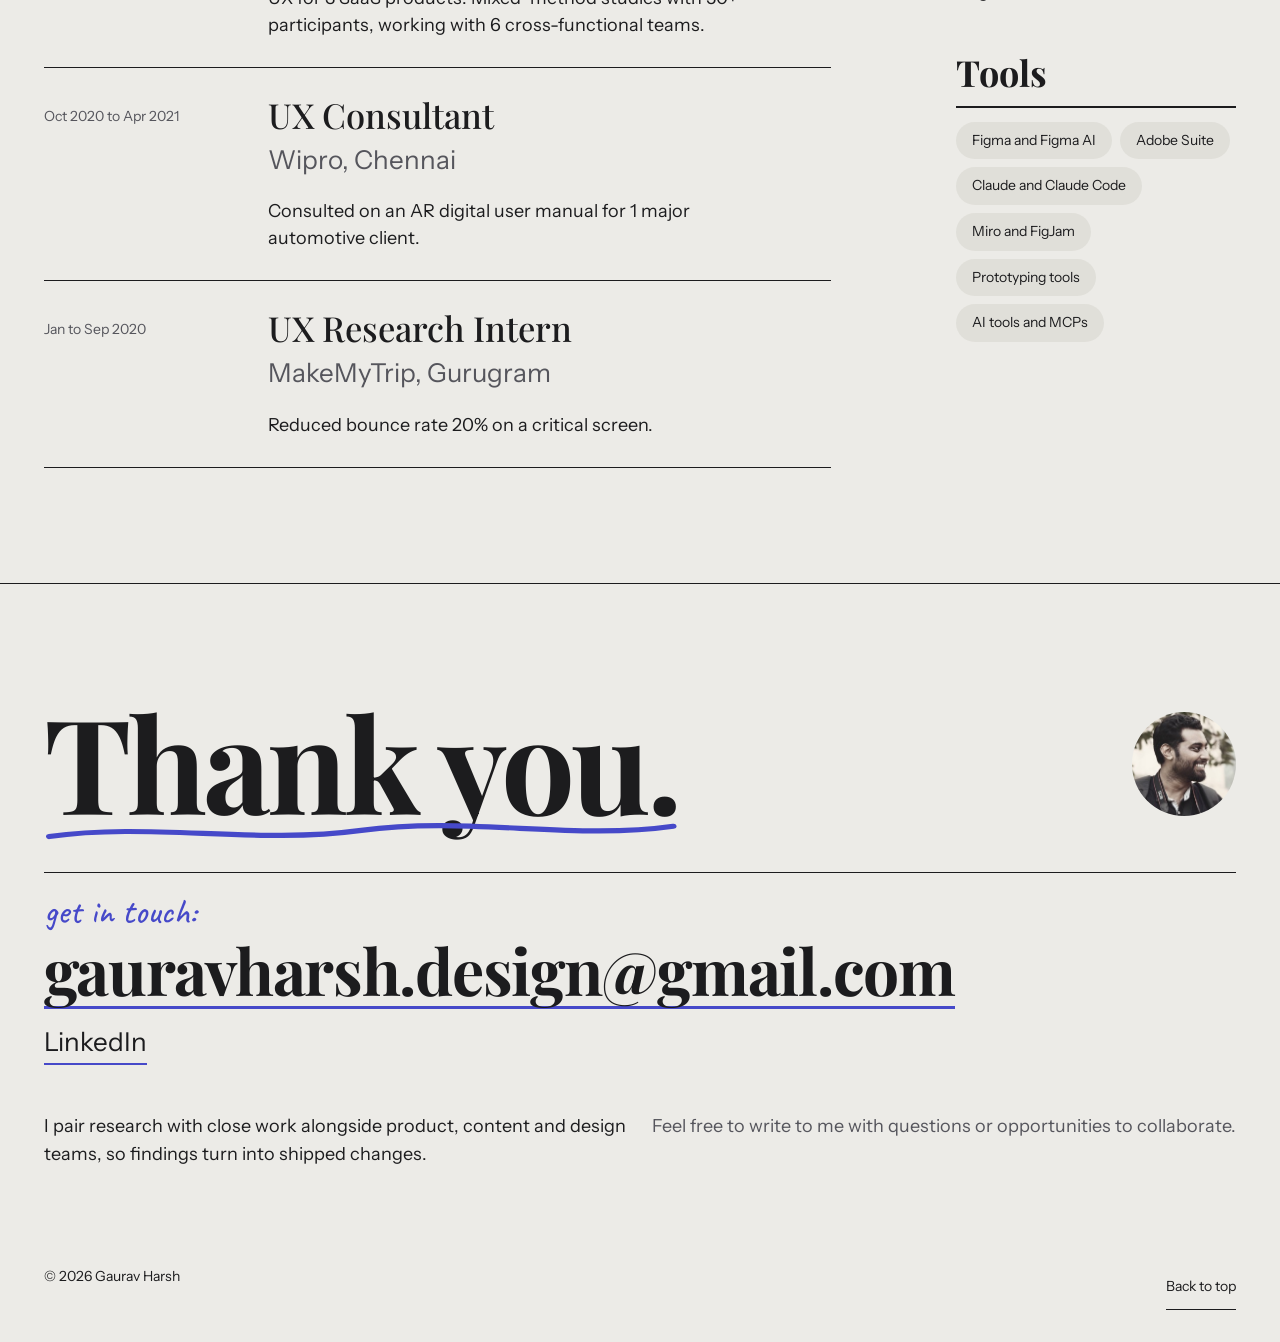
==== commit 04a71607: "Projects: impact column figures for SOC, Flights, Ni:Shabd Co-Authored-By: Claude Sonnet 5.5 <norepl" ====
--- a/index.html
+++ b/index.html
@@ -83,7 +83,7 @@
       <span class="go" aria-hidden="true">&#8594;</span>
     </li>
     <li class="proj rv">
-      <p class="fig"><b>6</b><span>analyst interviews</span></p>
+      <p class="fig"><b>6</b><span>insights for PMs</span></p>
       <div class="txt">
         <p class="kind"><span class="n" aria-hidden="true">03</span>Solo research study</p>
         <h3><a href="work/soc-ai-native-research.html">Mapping where AI can safely act in a security investigation</a></h3>
@@ -101,7 +101,7 @@
       <span class="go" aria-hidden="true">&#8594;</span>
     </li>
     <li class="proj rv">
-      <p class="fig"><b>34</b><span>participants, MakeMyTrip and Goibibo</span></p>
+      <p class="fig"><b>25%</b><span>reduction in drop-off rates</span></p>
       <div class="txt">
         <p class="kind"><span class="n" aria-hidden="true">05</span>Research study</p>
         <h3><a href="work/international-flights.html">Why 30% of international bookers left, and what changed</a></h3>
@@ -110,7 +110,7 @@
       <span class="go" aria-hidden="true">&#8594;</span>
     </li>
     <li class="proj rv">
-      <p class="fig"><b>15</b><span>hearing-impaired participants</span></p>
+      <p class="fig"><b>15</b><span>empathy sessions</span></p>
       <div class="txt">
         <p class="kind"><span class="n" aria-hidden="true">06</span>Sign-language app</p>
         <h3><a href="work/nishabd.html">A sign-language app to close the family communication gap</a></h3>
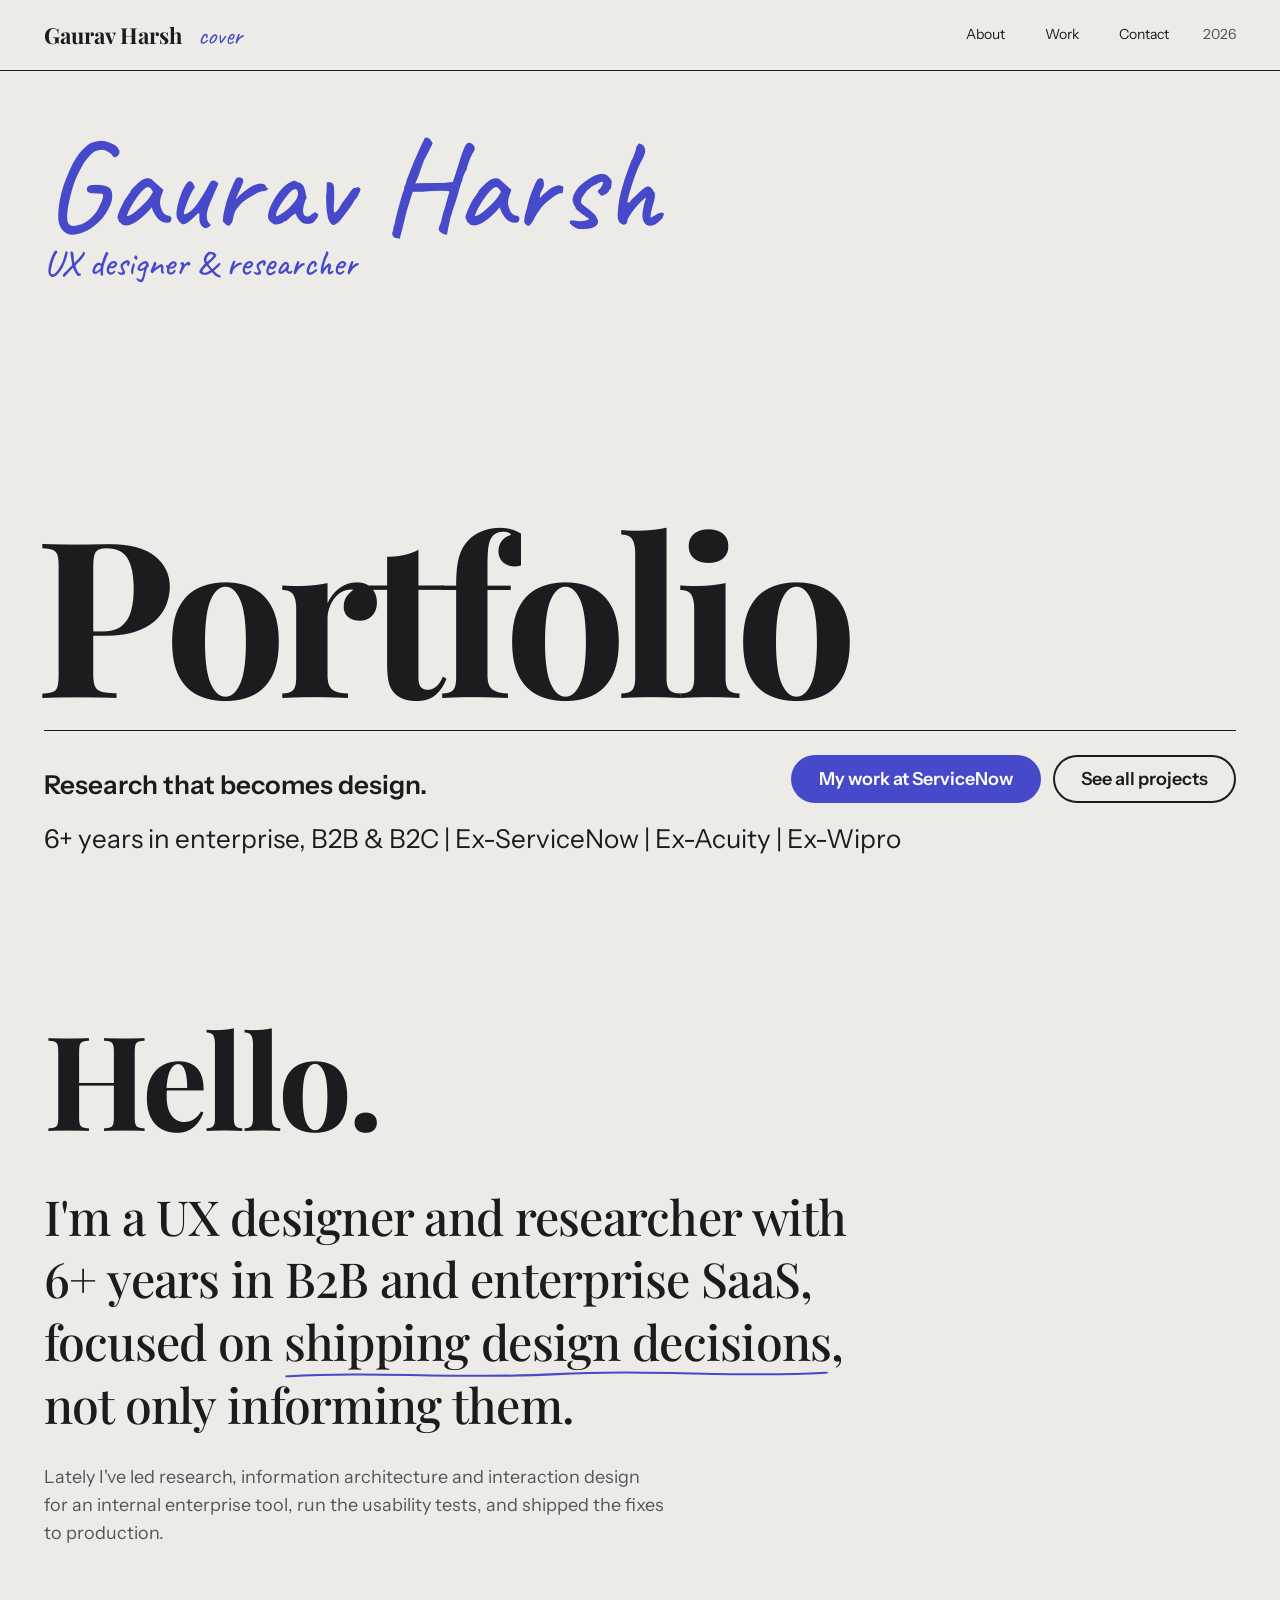
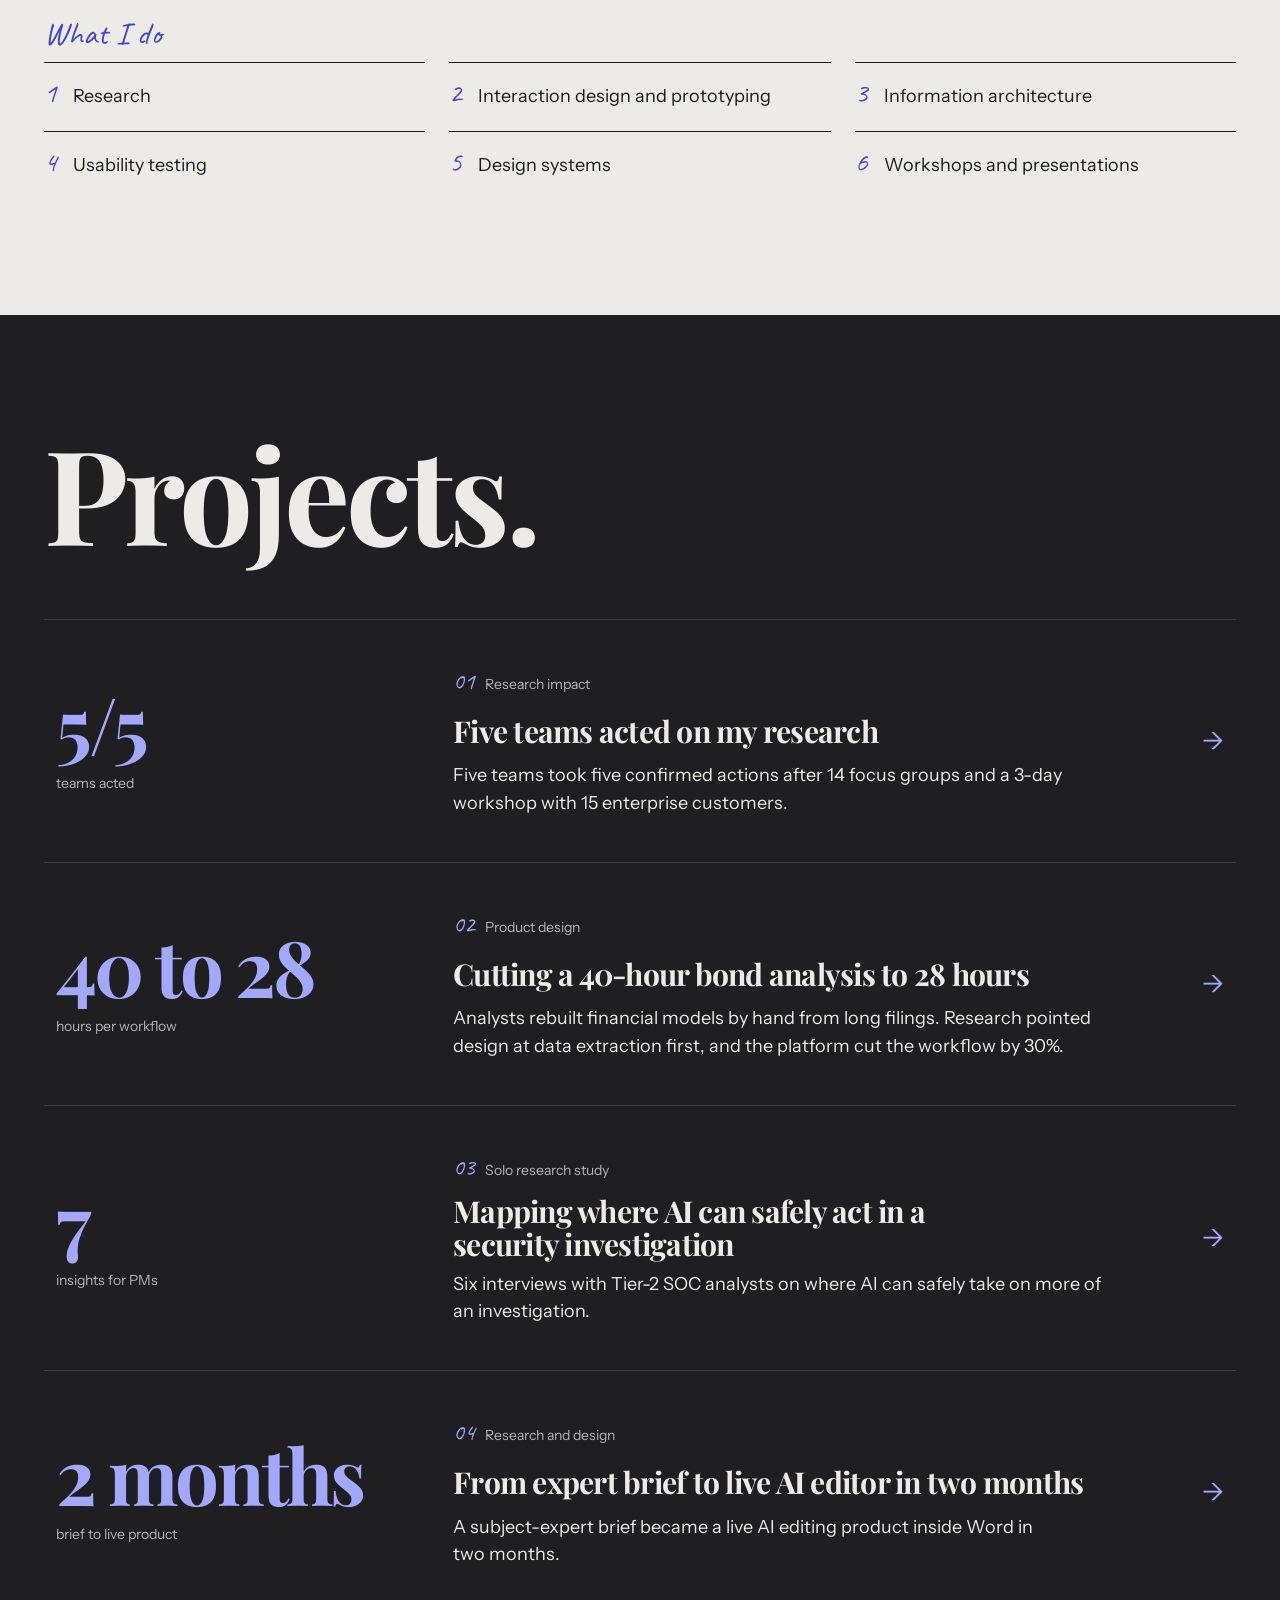
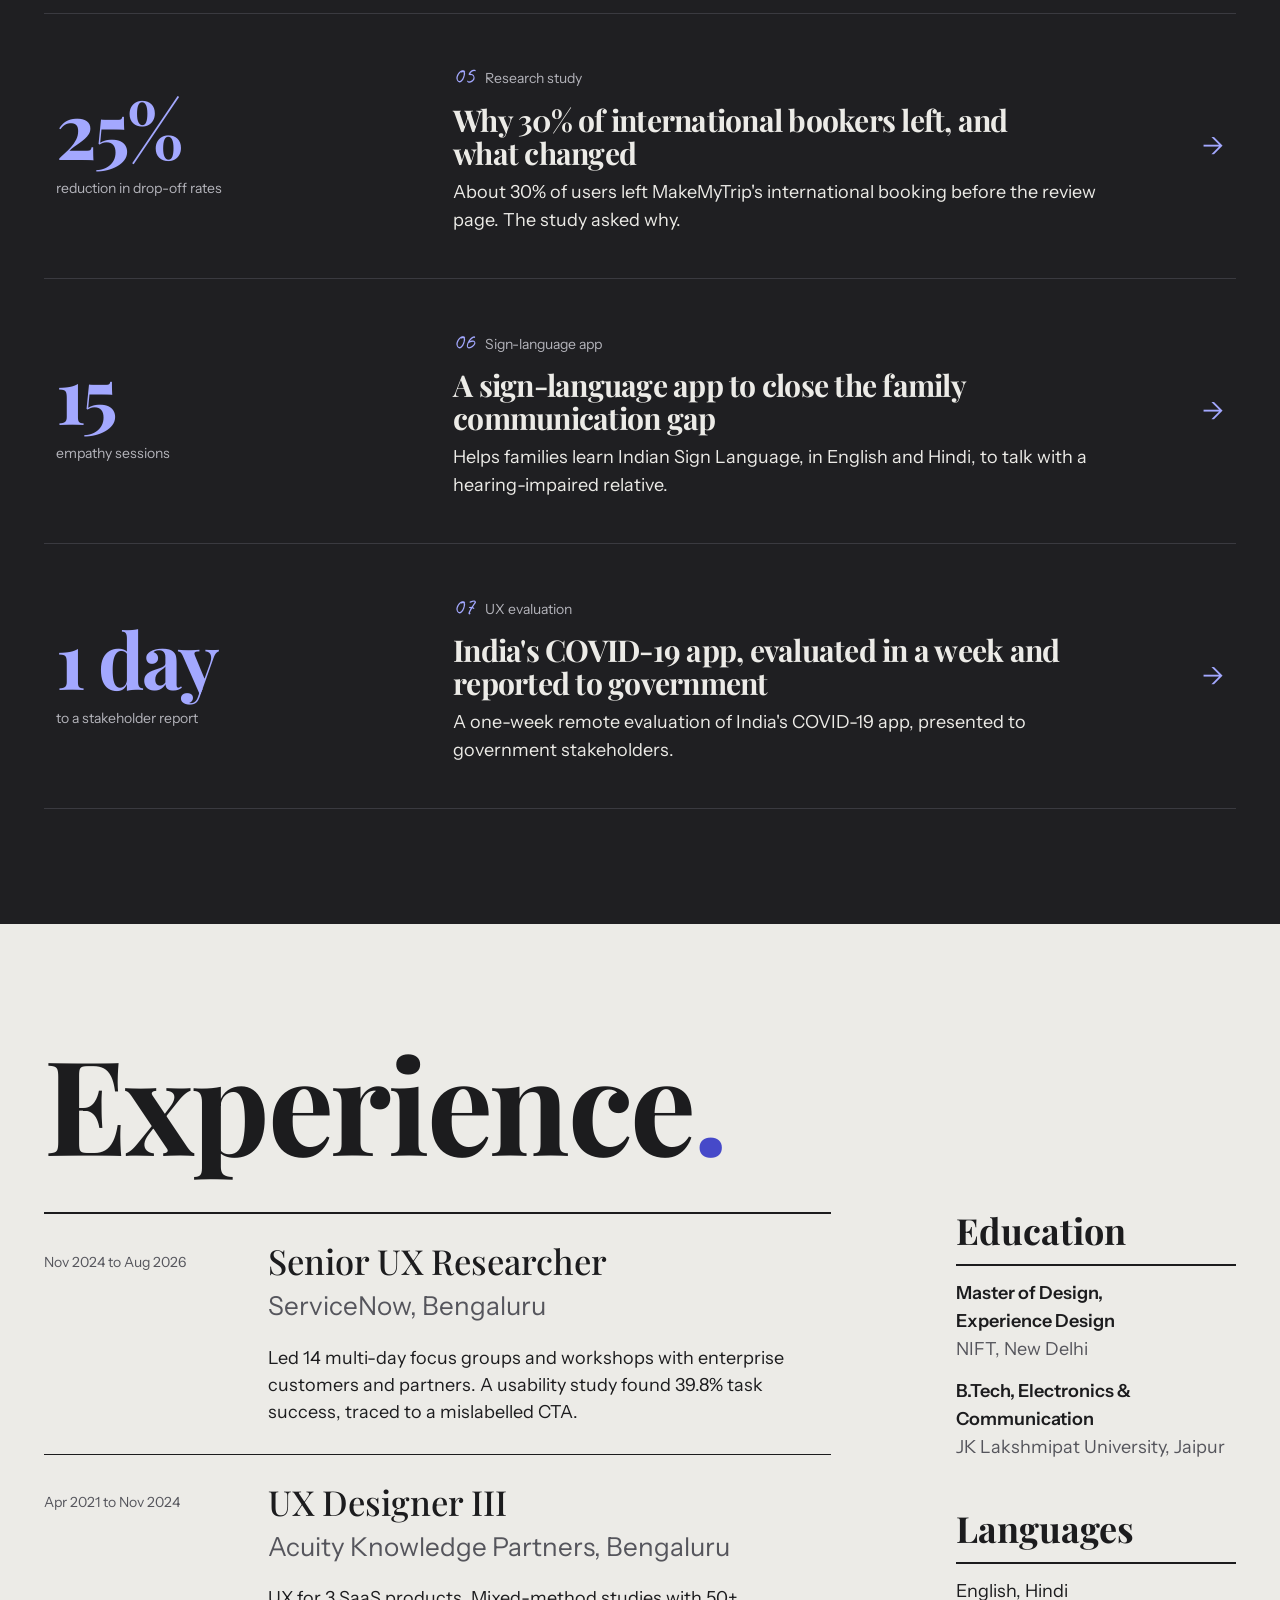
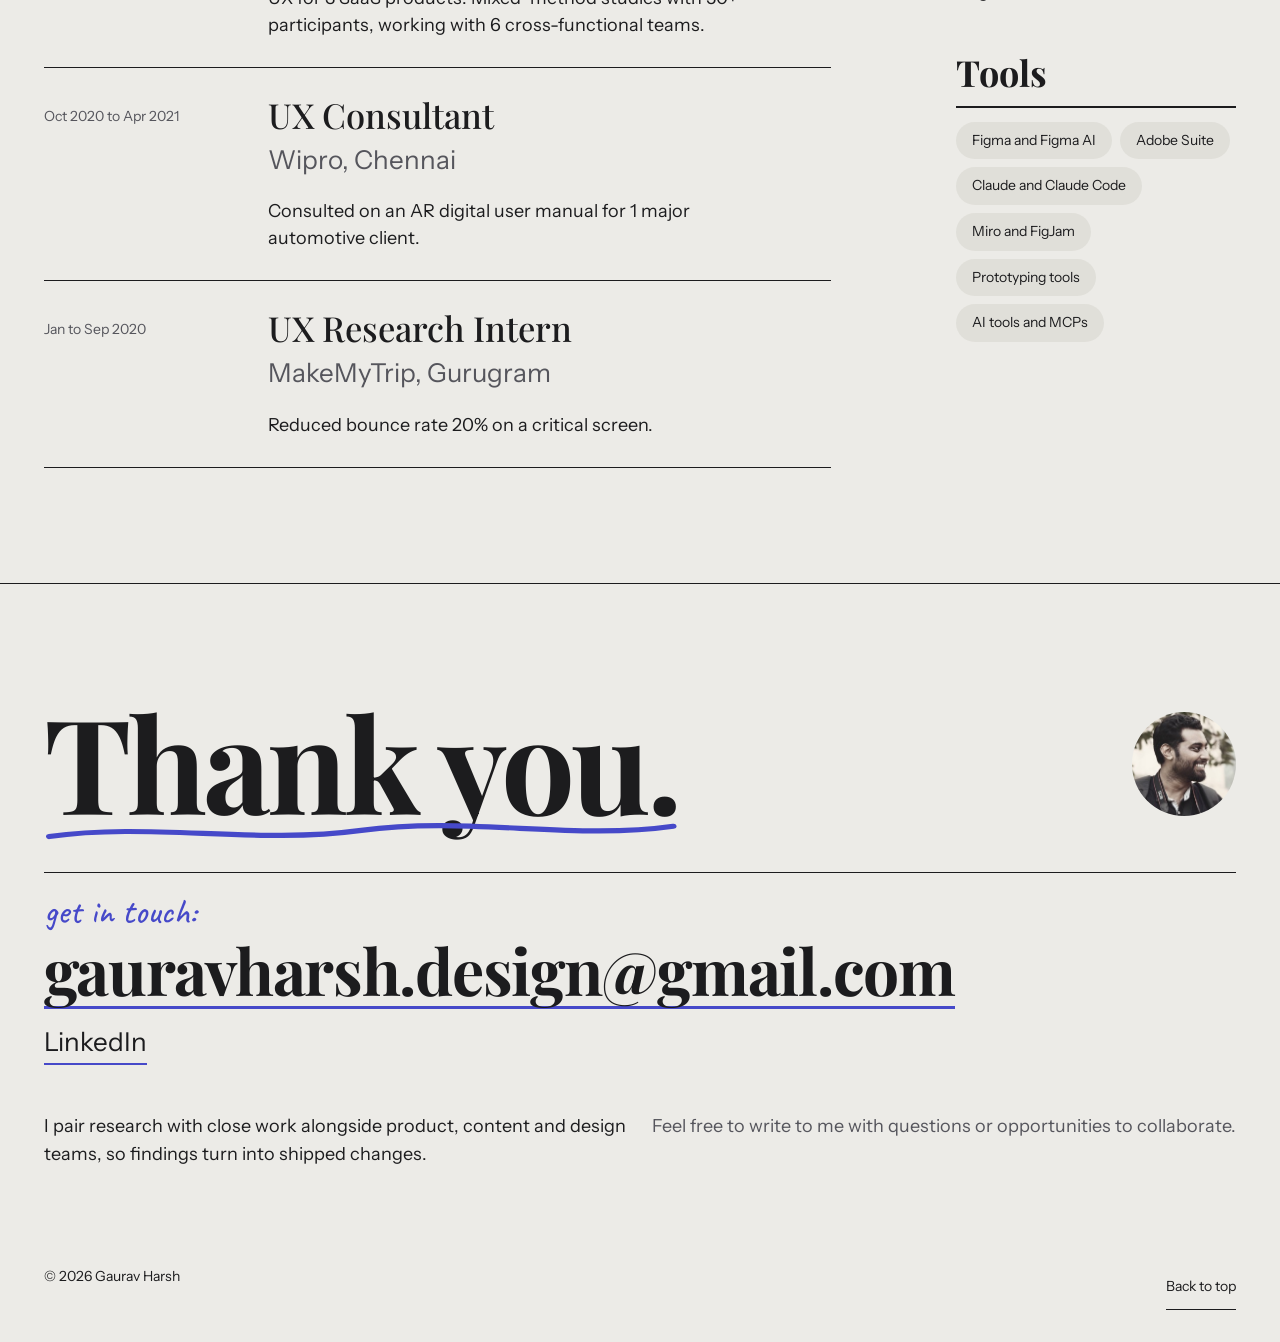
==== commit 52ed81ad: "SOC row: 7 insights; Flights case page states the 25% drop-off reduction Co-Authored-By: Claude Sonn" ====
--- a/index.html
+++ b/index.html
@@ -83,7 +83,7 @@
       <span class="go" aria-hidden="true">&#8594;</span>
     </li>
     <li class="proj rv">
-      <p class="fig"><b>6</b><span>insights for PMs</span></p>
+      <p class="fig"><b>7</b><span>insights for PMs</span></p>
       <div class="txt">
         <p class="kind"><span class="n" aria-hidden="true">03</span>Solo research study</p>
         <h3><a href="work/soc-ai-native-research.html">Mapping where AI can safely act in a security investigation</a></h3>
